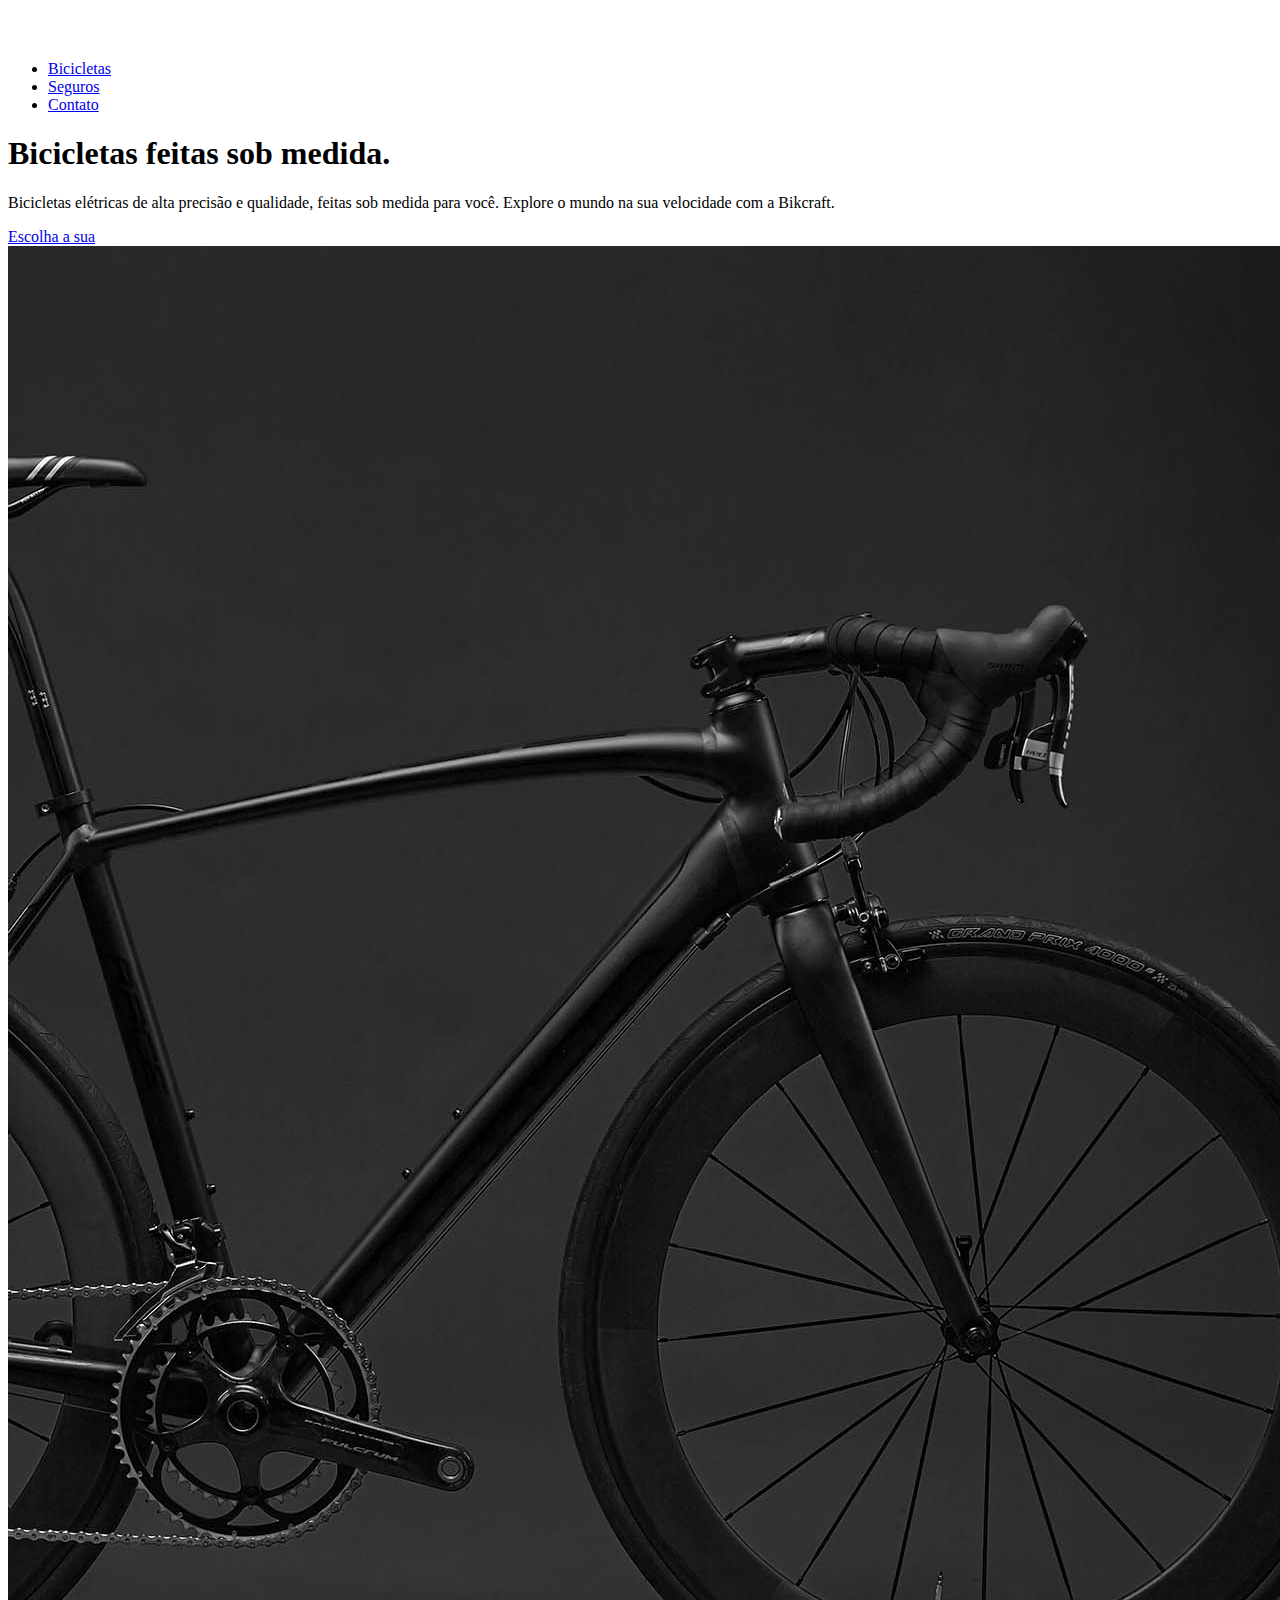
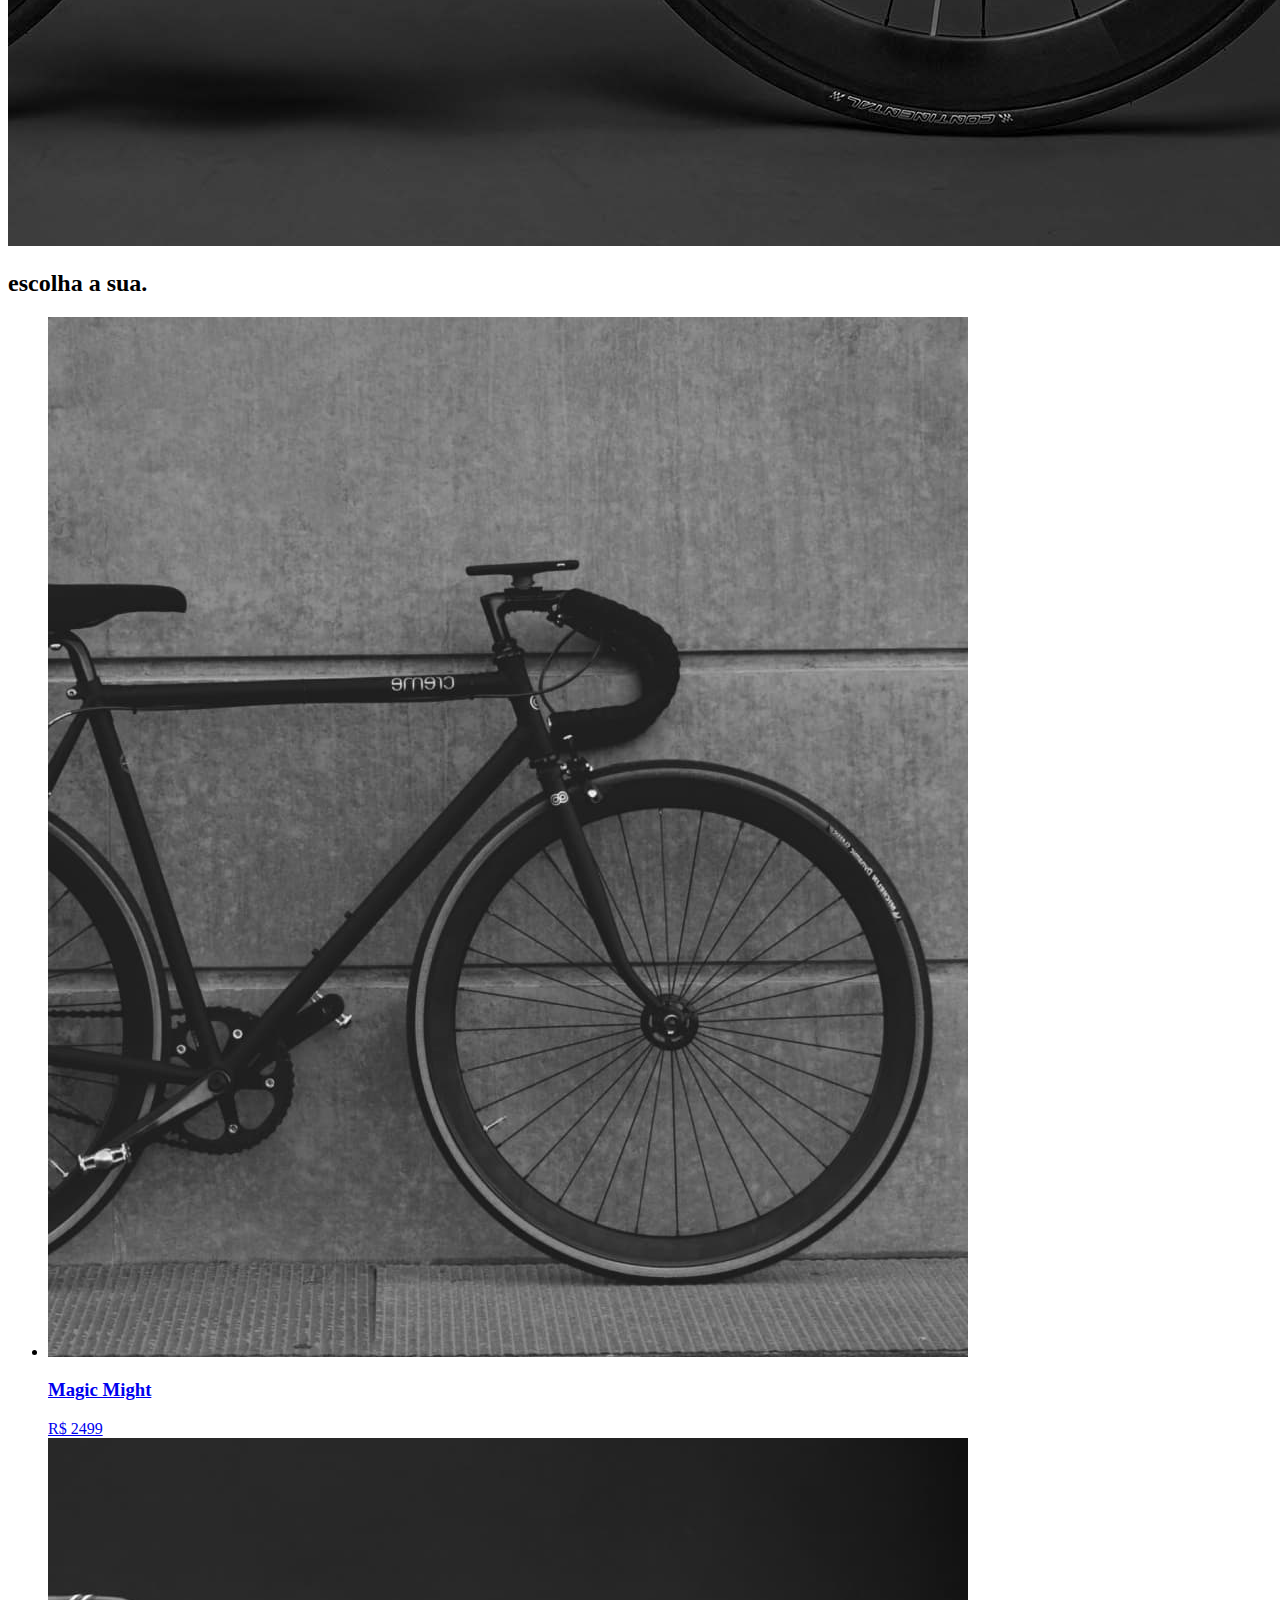
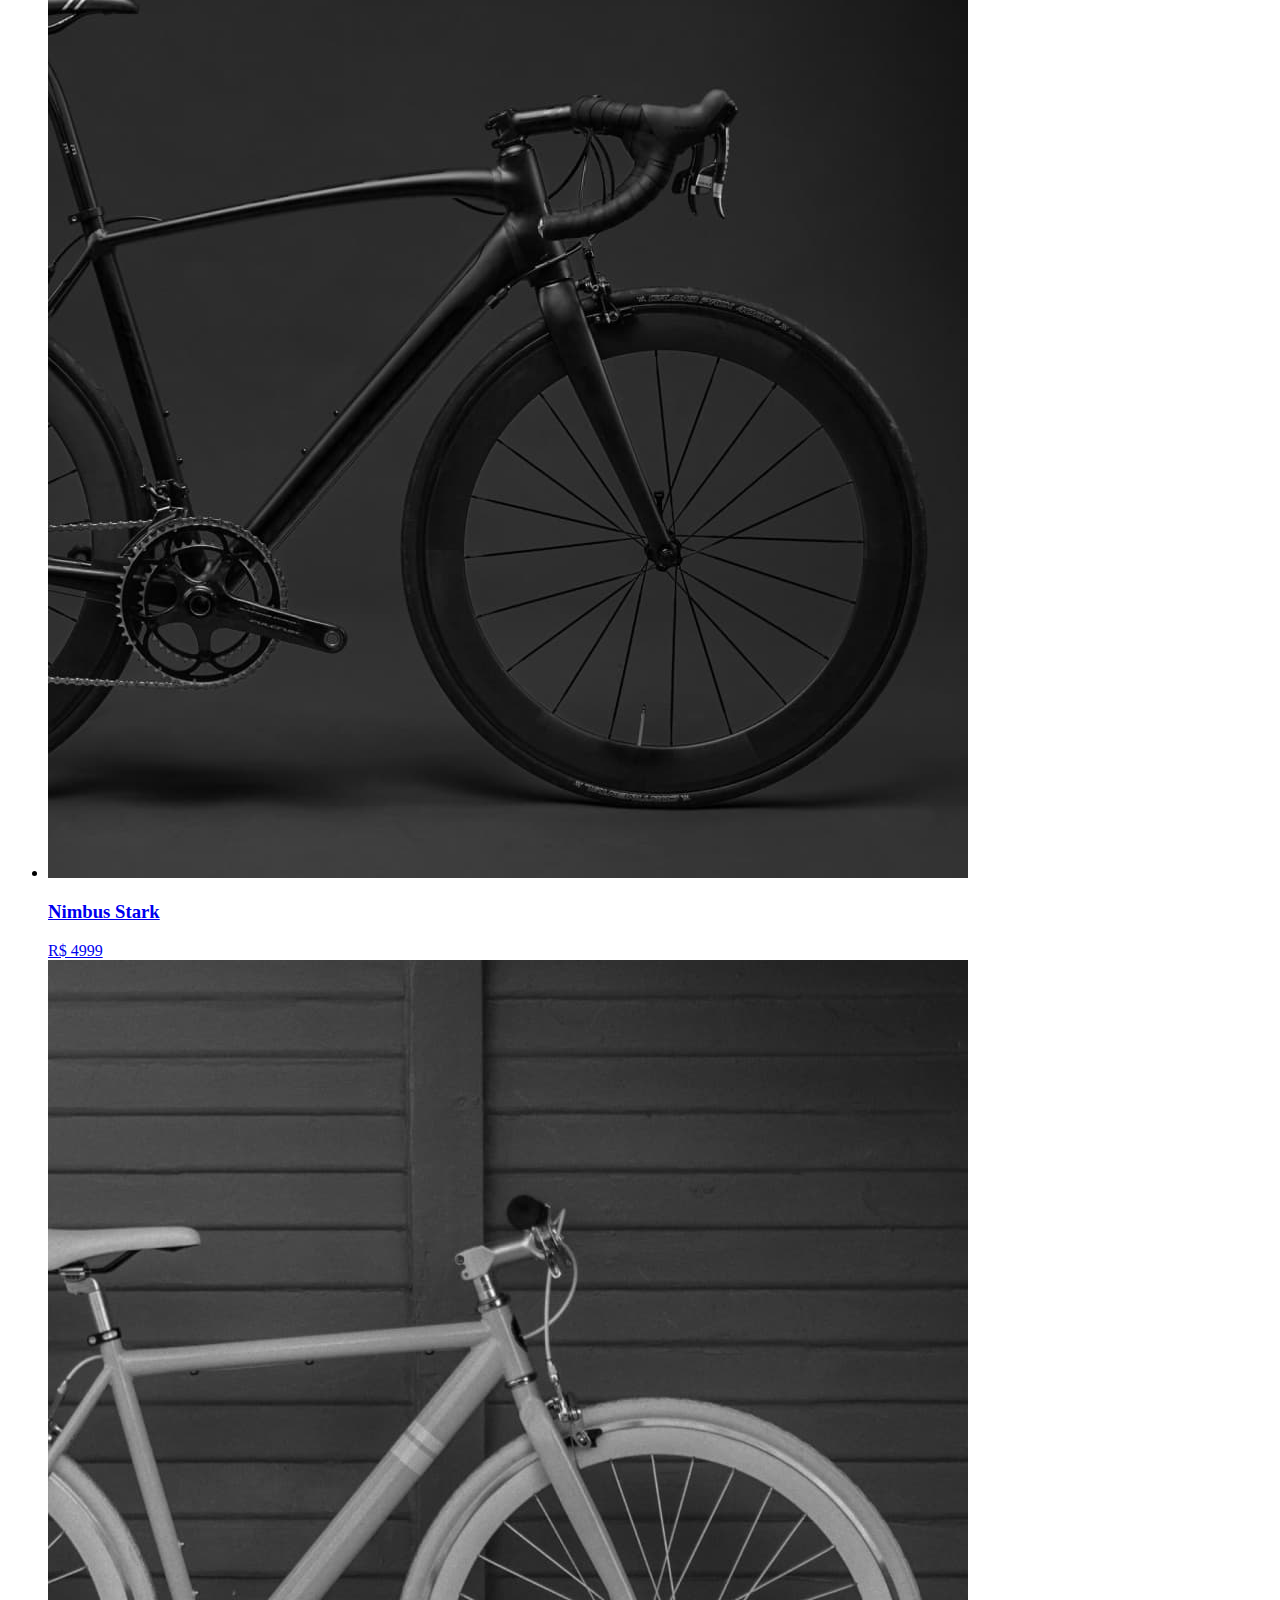
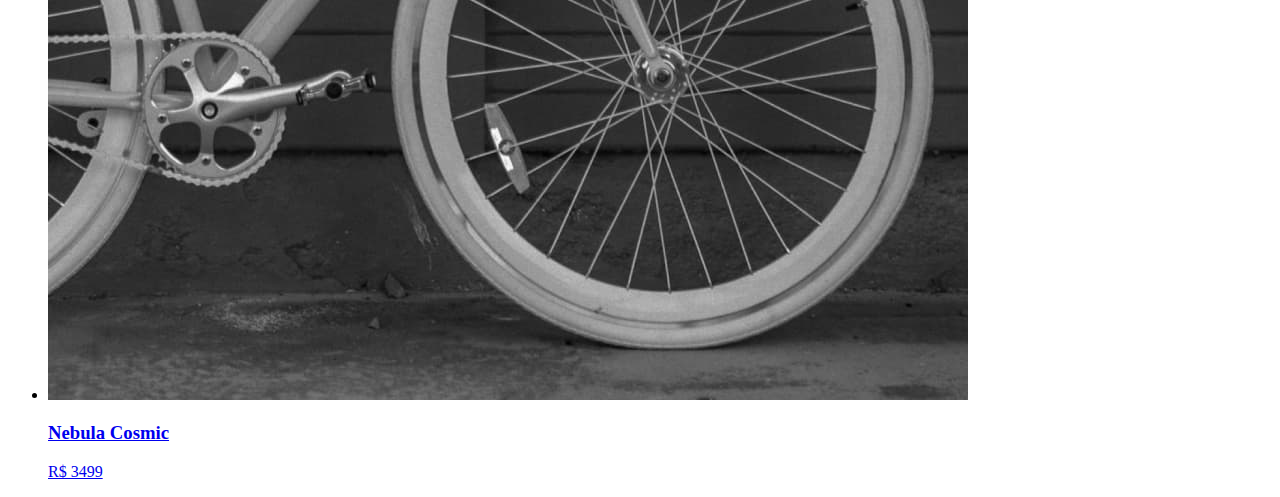
==== index.html @ 41edbc23 "lista-bicicletas-responsivo" ====
<!DOCTYPE html>
<html lang="ptBR">

<head>
  <meta charset="UTF-8">
  <meta name="viewport" content="width=device-width, initial-scale=1.0">
  <meta name="description" content="Bicicletas elétricas de alta precisão e qualidade, feitas sob medida para você. Explore o mundo na sua velocidade com a Bikcraft.">
  <link rel="stylesheet" href="./css/style.css">
  <title>Bikcraft - Bicicletas Elétricas</title>

  <link rel="preconnect" href="https://fonts.googleapis.com">
  <link rel="preconnect" href="https://fonts.gstatic.com" crossorigin>
  <link href="https://fonts.googleapis.com/css2?family=Poppins:wght@400;600&family=Roboto:wght@400;500&display=swap" rel="stylesheet">
</head>

<body>

  <header class="header-bg">
    <div class="header">

      <a href="./"><img src="./img/bikcraft.svg" alt="Bikcraft"></a>

      <nav aria-label="primaria">
        <ul class="header-menu font-1-m cor-0">
          <li><a href="./bicicletas.html">Bicicletas</a></li>
          <li><a href="./seguros.html">Seguros</a></li>
          <li><a href="./contato.html">Contato</a></li>
        </ul>
      </nav>

    </div>
  </header>

  <main class="introducao-bg">
    <div class="introducao">
      <div class="introducao-conteudo">
        <h1 class="font-1-ggg cor-0">Bicicletas feitas sob medida<span class="cor-p1">.</span></h1>
        <p class="font-2-g cor-5">Bicicletas elétricas de alta precisão e qualidade, feitas sob medida para você. Explore o mundo na sua velocidade com a Bikcraft.</p>
        <a class="botao" href="./bicicletas.html">Escolha a sua</a>
      </div>
      <div>
        <img src="./img/fotos/introducao.jpg" alt="Bicicleta elétrica preta">
      </div>
    </div>
  </main>

  <article class="bicicletas-lista">
    <h2 class="font-1-ggg">escolha a sua<span class="cor-p1">.</span></h2>

    <ul>
      <li>
        <a href="./bicicletas/magic.html">
          <img src="./img/bicicletas/magic-home.jpg" alt="Bicicleta Preta">
          <h3 class="font-1-gg">Magic Might</h3>
          <span class="font-2-m cor-8">R$ 2499</span>
        </a>
      </li>
      <li>
        <a href="./bicicletas/magic.html">
          <img src="./img/bicicletas/nimbus-home.jpg" alt="Bicicleta Preta">
          <h3 class="font-1-gg">Nimbus Stark</h3>
          <span class="font-2-m cor-8">R$ 4999</span>
        </a>
      </li>
      <li>
        <a href="./bicicletas/magic.html">
          <img src="./img/bicicletas/nebula-home.jpg" alt="Bicicleta Preta">
          <h3 class="font-1-gg">Nebula Cosmic</h3>
          <span class="font-2-m cor-8">R$ 3499</span>
        </a>
      </li>
    </ul>
  </article>
</body>

</html>
---- css/style.css ----
@import "./global/global.css";
@import "./util/tipografia.css";
@import "./util/cores.css";

@import "./global/header.css";

/* Utilidades */
@import "./util/componentes.css";

/* Home */
@import "./home/introducao.css";

/* Bicicletas */
@import "./bicicletas/bicicleta-lista.css";
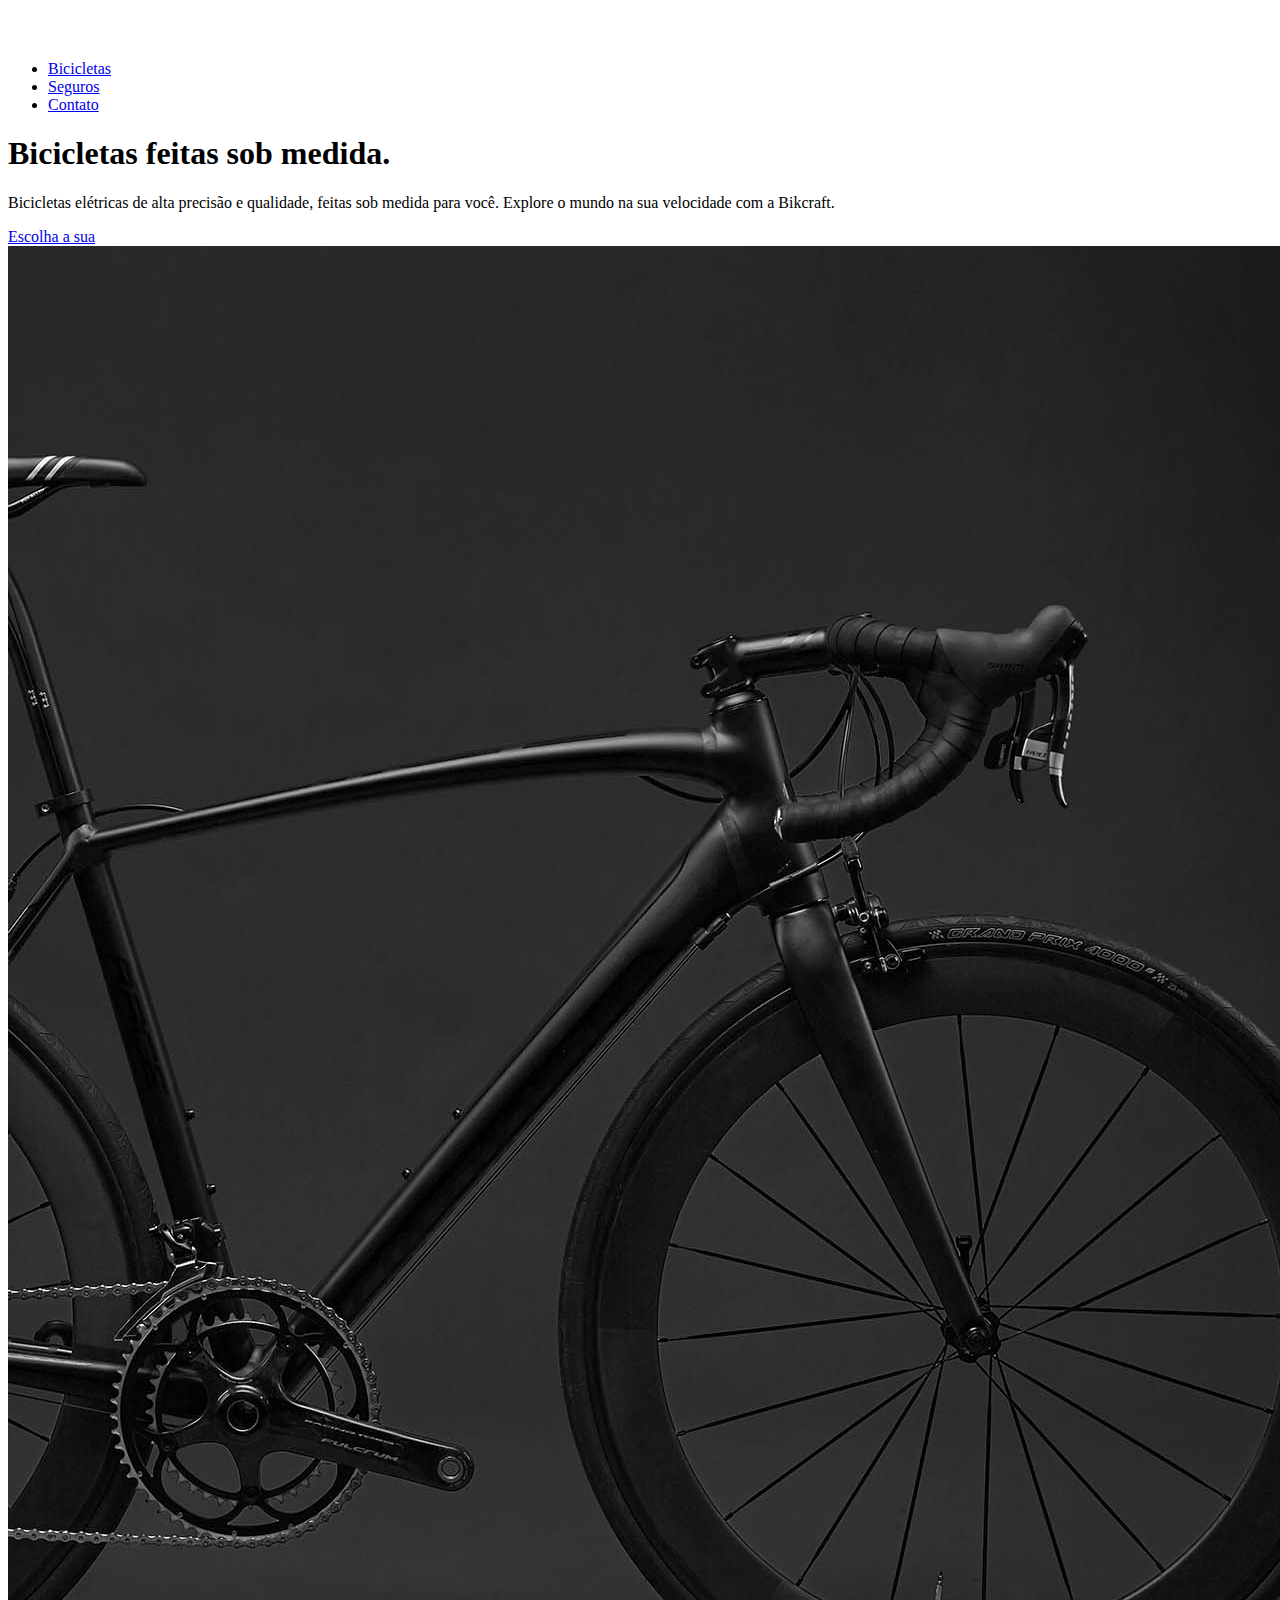
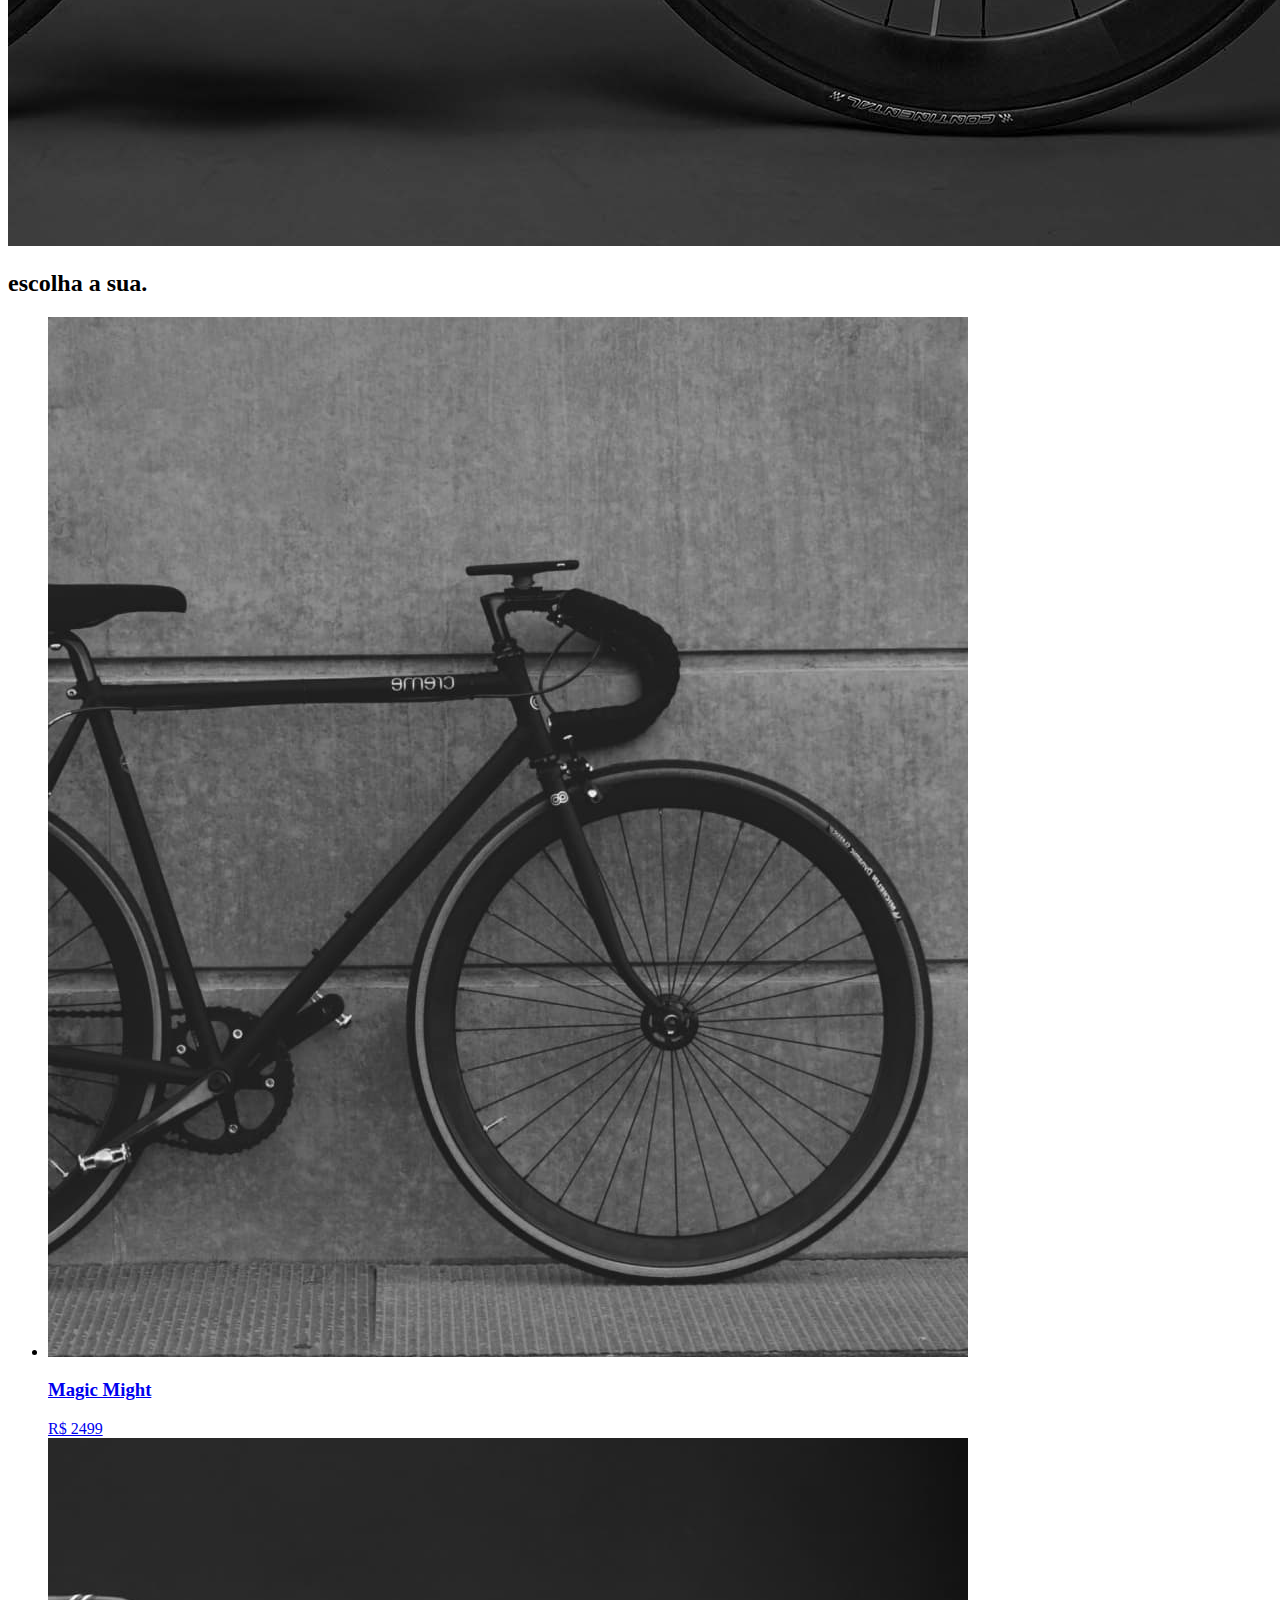
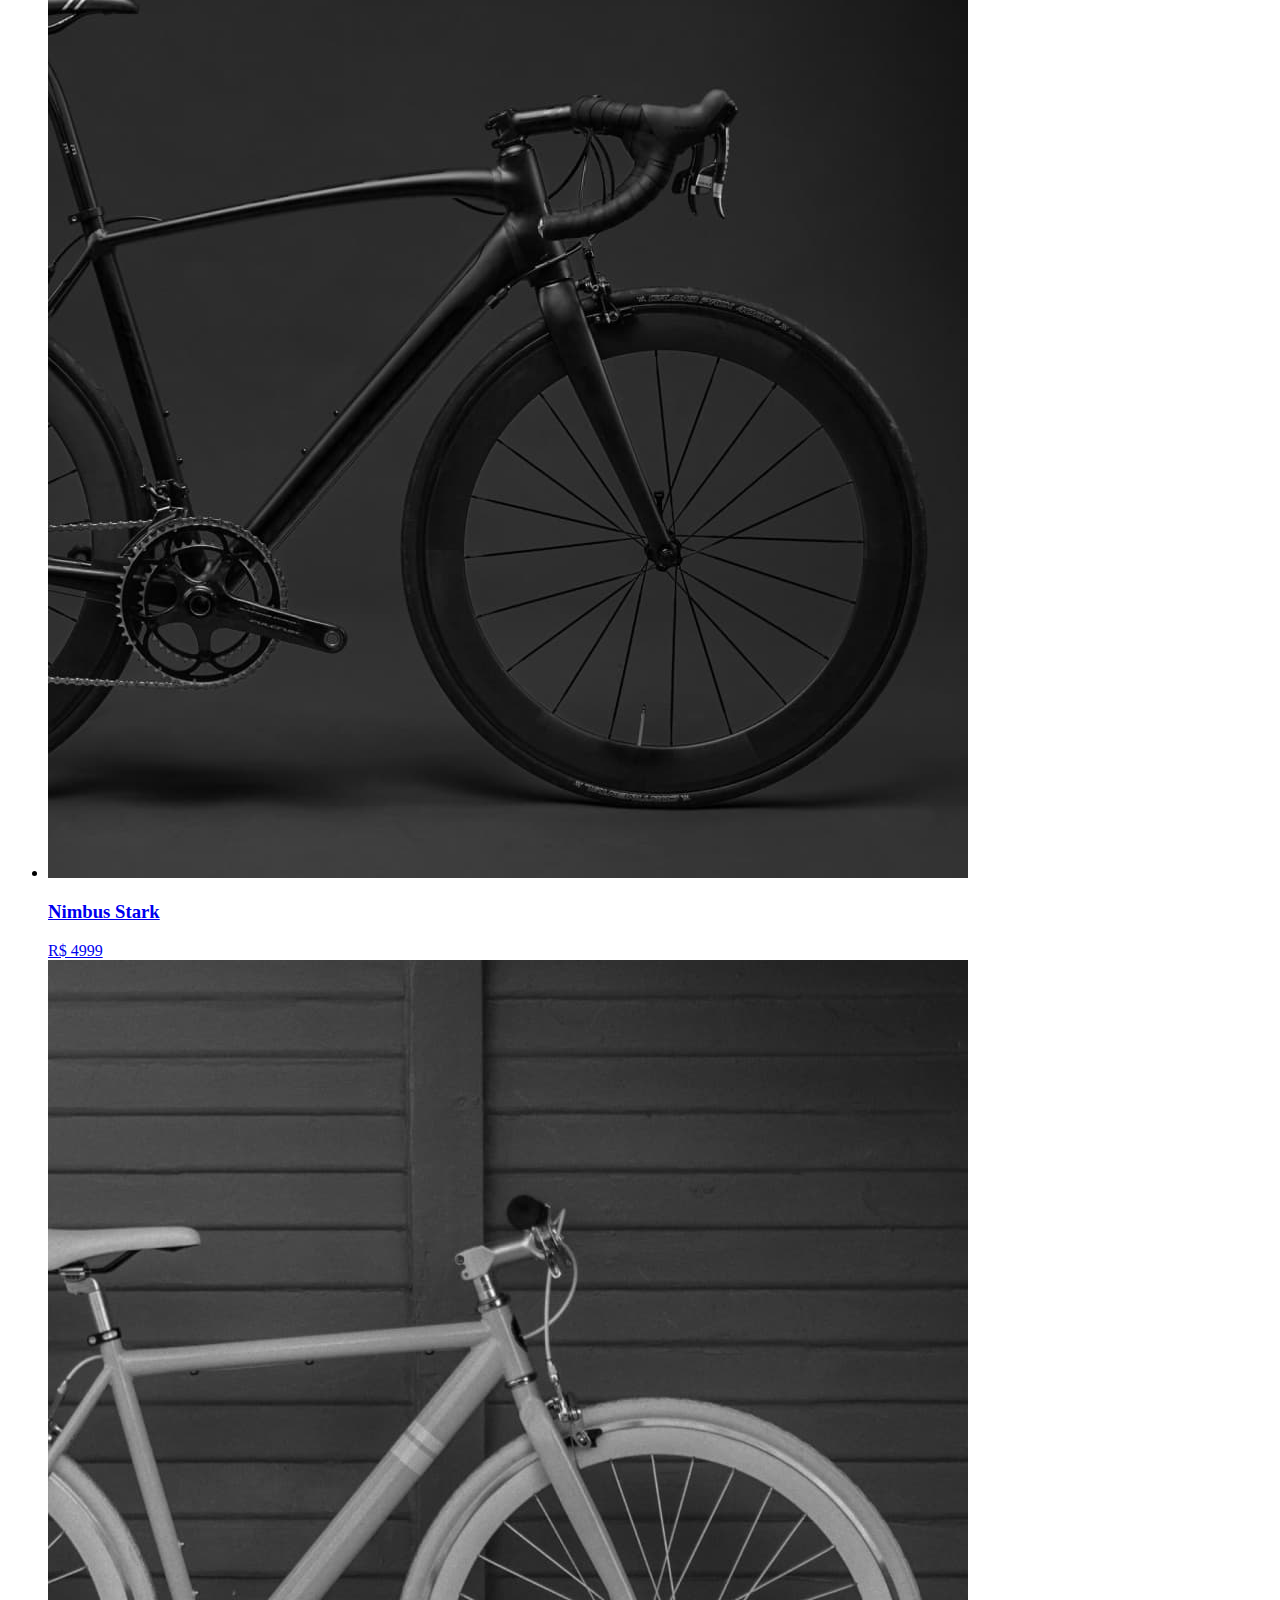
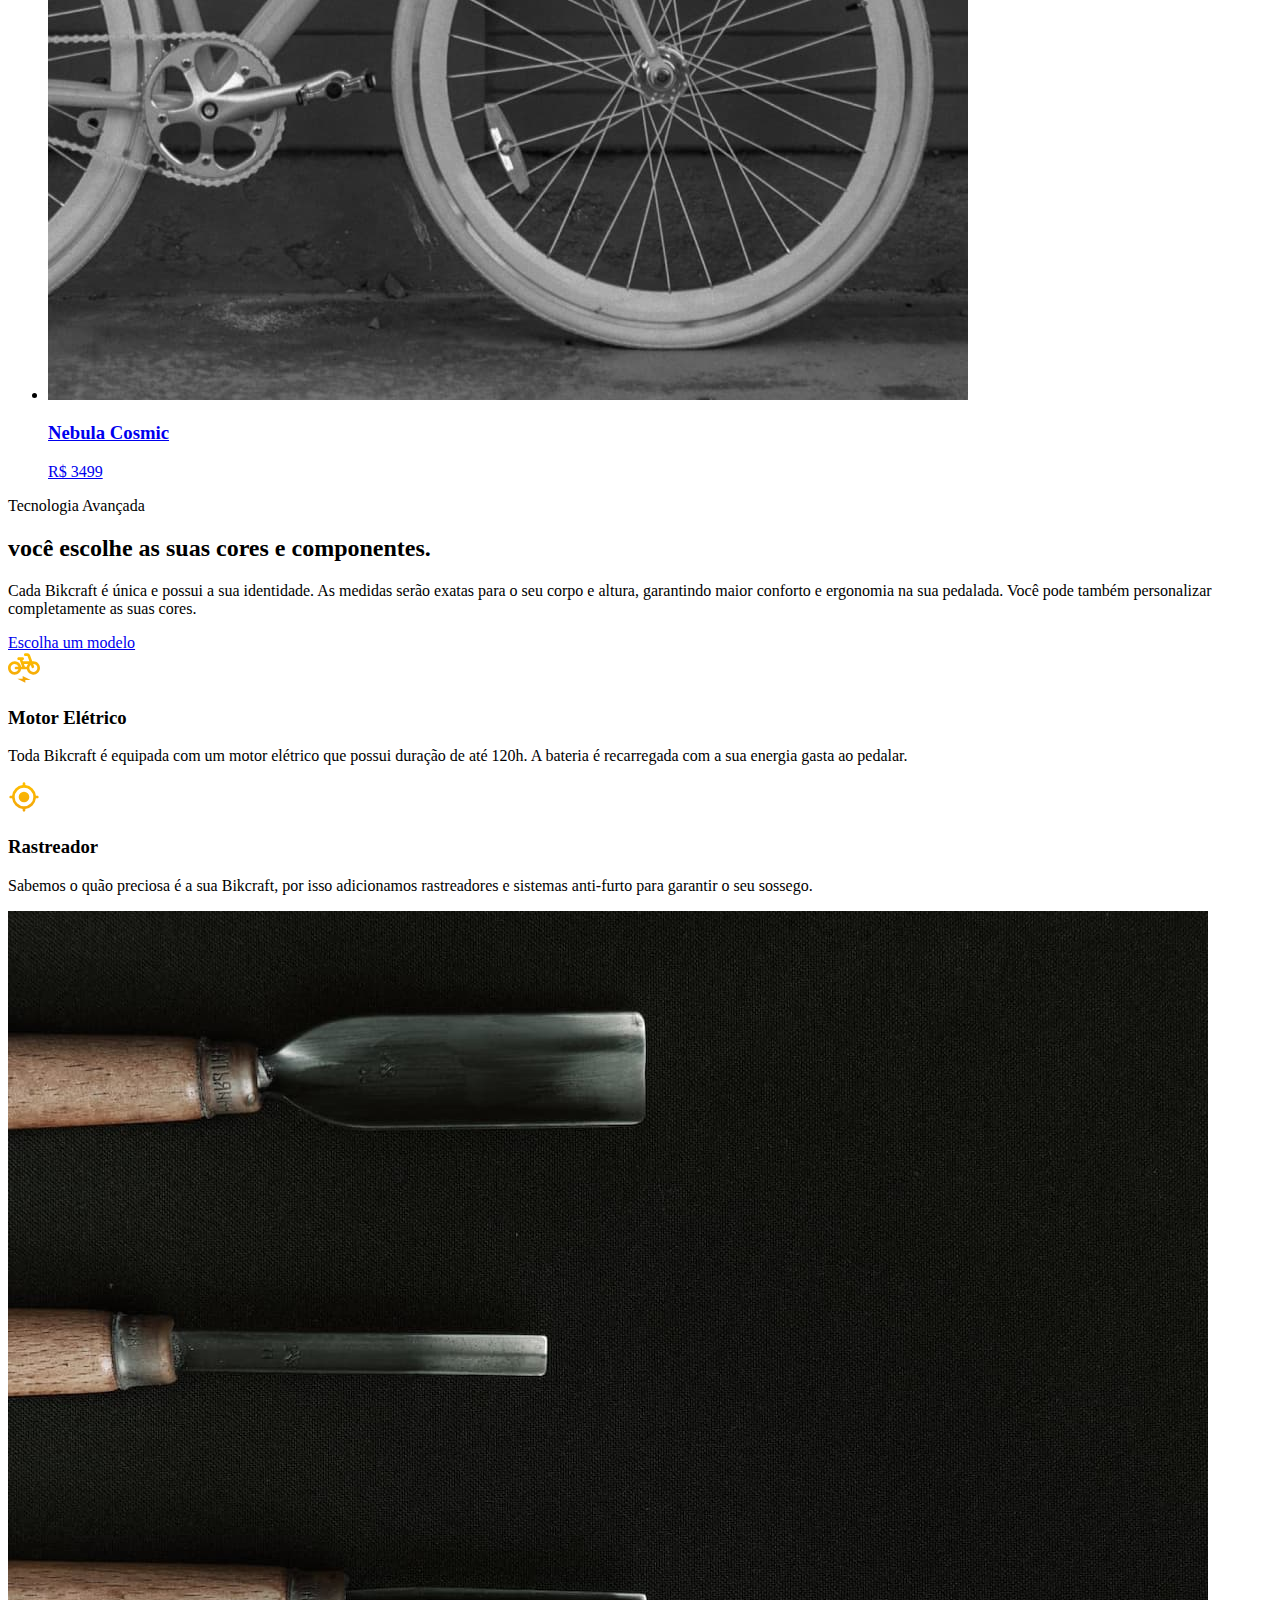
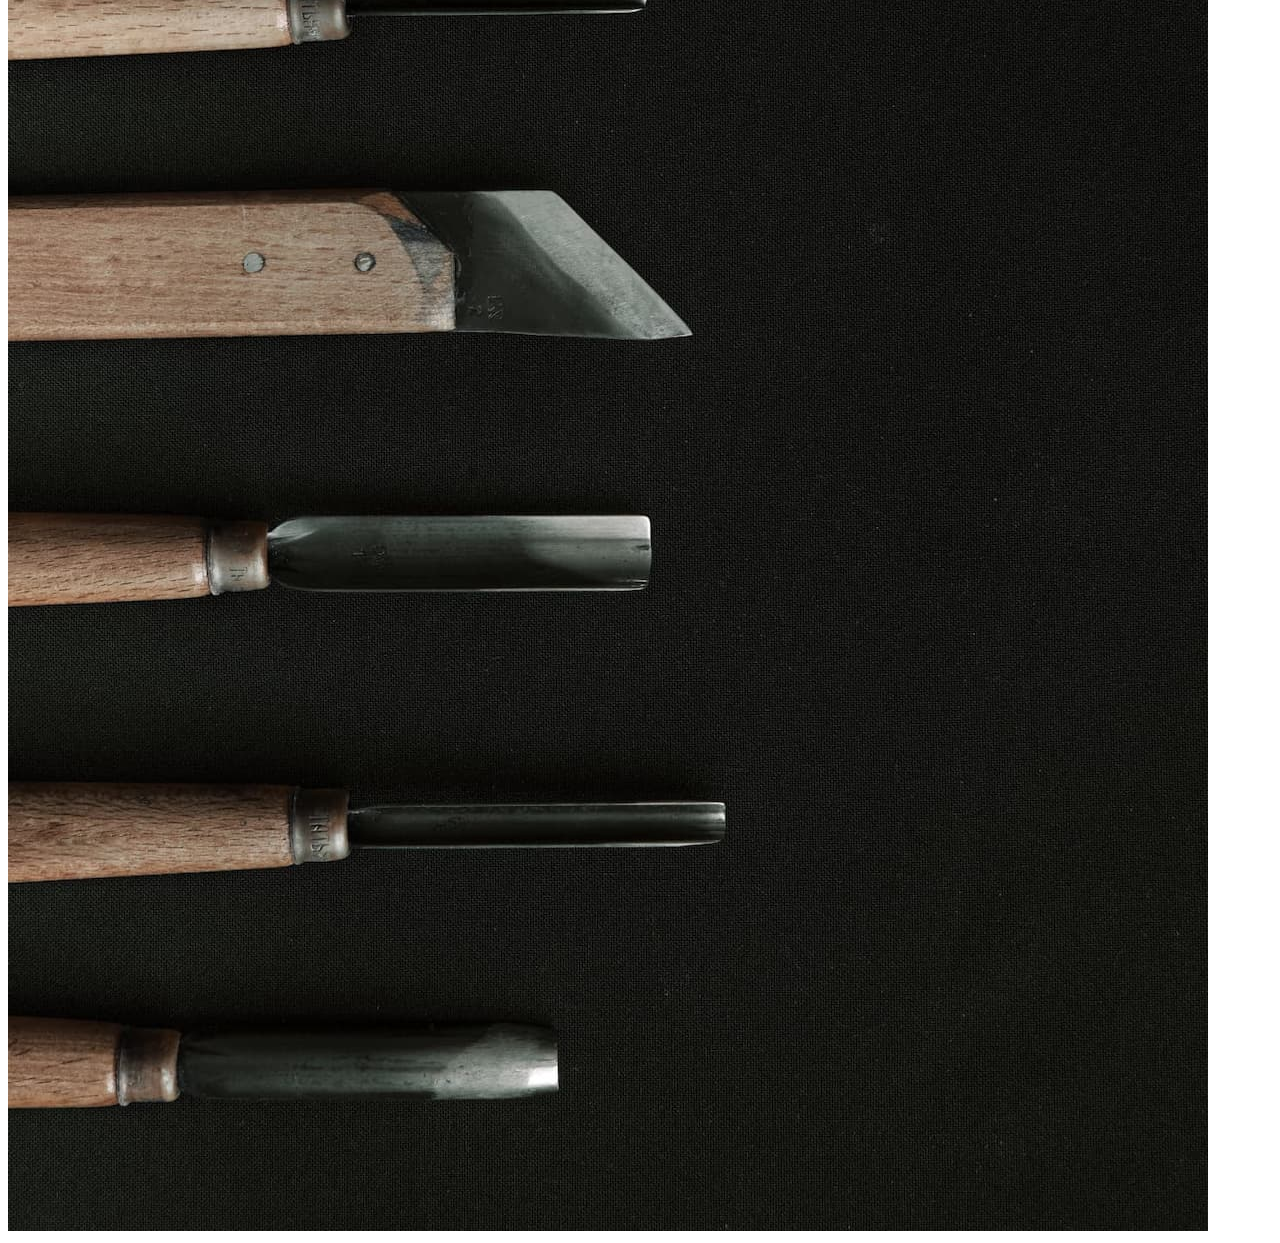
==== commit 214040ab: "area-tecnologia" ====
--- a/index.html
+++ b/index.html
@@ -16,7 +16,7 @@
 <body>
 
   <header class="header-bg">
-    <div class="header">
+    <div class="header container">
 
       <a href="./"><img src="./img/bikcraft.svg" alt="Bikcraft"></a>
 
@@ -32,7 +32,7 @@
   </header>
 
   <main class="introducao-bg">
-    <div class="introducao">
+    <div class="introducao container">
       <div class="introducao-conteudo">
         <h1 class="font-1-ggg cor-0">Bicicletas feitas sob medida<span class="cor-p1">.</span></h1>
         <p class="font-2-g cor-5">Bicicletas elétricas de alta precisão e qualidade, feitas sob medida para você. Explore o mundo na sua velocidade com a Bikcraft.</p>
@@ -45,7 +45,7 @@
   </main>
 
   <article class="bicicletas-lista">
-    <h2 class="font-1-ggg">escolha a sua<span class="cor-p1">.</span></h2>
+    <h2 class="font-1-ggg container">escolha a sua<span class="cor-p1">.</span></h2>
 
     <ul>
       <li>
@@ -71,6 +71,32 @@
       </li>
     </ul>
   </article>
+
+  <article class="tecnologia-bg">
+    <div class="tecnologia container">
+      <div class="tecnologia-conteudo">
+        <span class="font-2-g-n cor-5">Tecnologia Avançada</span>
+        <h2 class="font-1-ggg cor-0">você escolhe as suas cores e componentes<span class="cor-p1">.</span></h2>
+        <p class="font-2-g cor-5">Cada Bikcraft é única e possui a sua identidade. As medidas serão exatas para o seu corpo e altura, garantindo maior conforto e ergonomia na sua pedalada. Você pode também personalizar completamente as suas cores.</p>
+        <a class="link" href="./bicicletas.html">Escolha um modelo</a>
+        <div>
+          <img src="./img/icones/eletrica.svg" alt="">
+          <h3 class="font-1-m cor-0">Motor Elétrico</h3>
+          <p class="font-2-p cor-5">Toda Bikcraft é equipada com um motor elétrico que possui duração de até 120h. A bateria é recarregada com a sua energia gasta ao pedalar.</p>
+        </div>
+        <div>
+          <img src="./img/icones/rastreador.svg" alt="">
+          <h3 class="font-1-m cor-0">Rastreador</h3>
+          <p class="font-2-s cor-5">Sabemos o quão preciosa é a sua Bikcraft, por isso adicionamos rastreadores e sistemas anti-furto para garantir o seu sossego.</p>
+        </div>
+      </div>
+      <div class="tecnologia-imagem">
+        <img src="./img/fotos/tecnologia.jpg" alt="">
+      </div>
+    </div>
+
+  </article>
+
 </body>
 
 </html>--- a/css/style.css
+++ b/css/style.css
@@ -9,6 +9,7 @@
 
 /* Home */
 @import "./home/introducao.css";
+@import "./home/tecnologia.css";
 
 /* Bicicletas */
 @import "./bicicletas/bicicleta-lista.css";
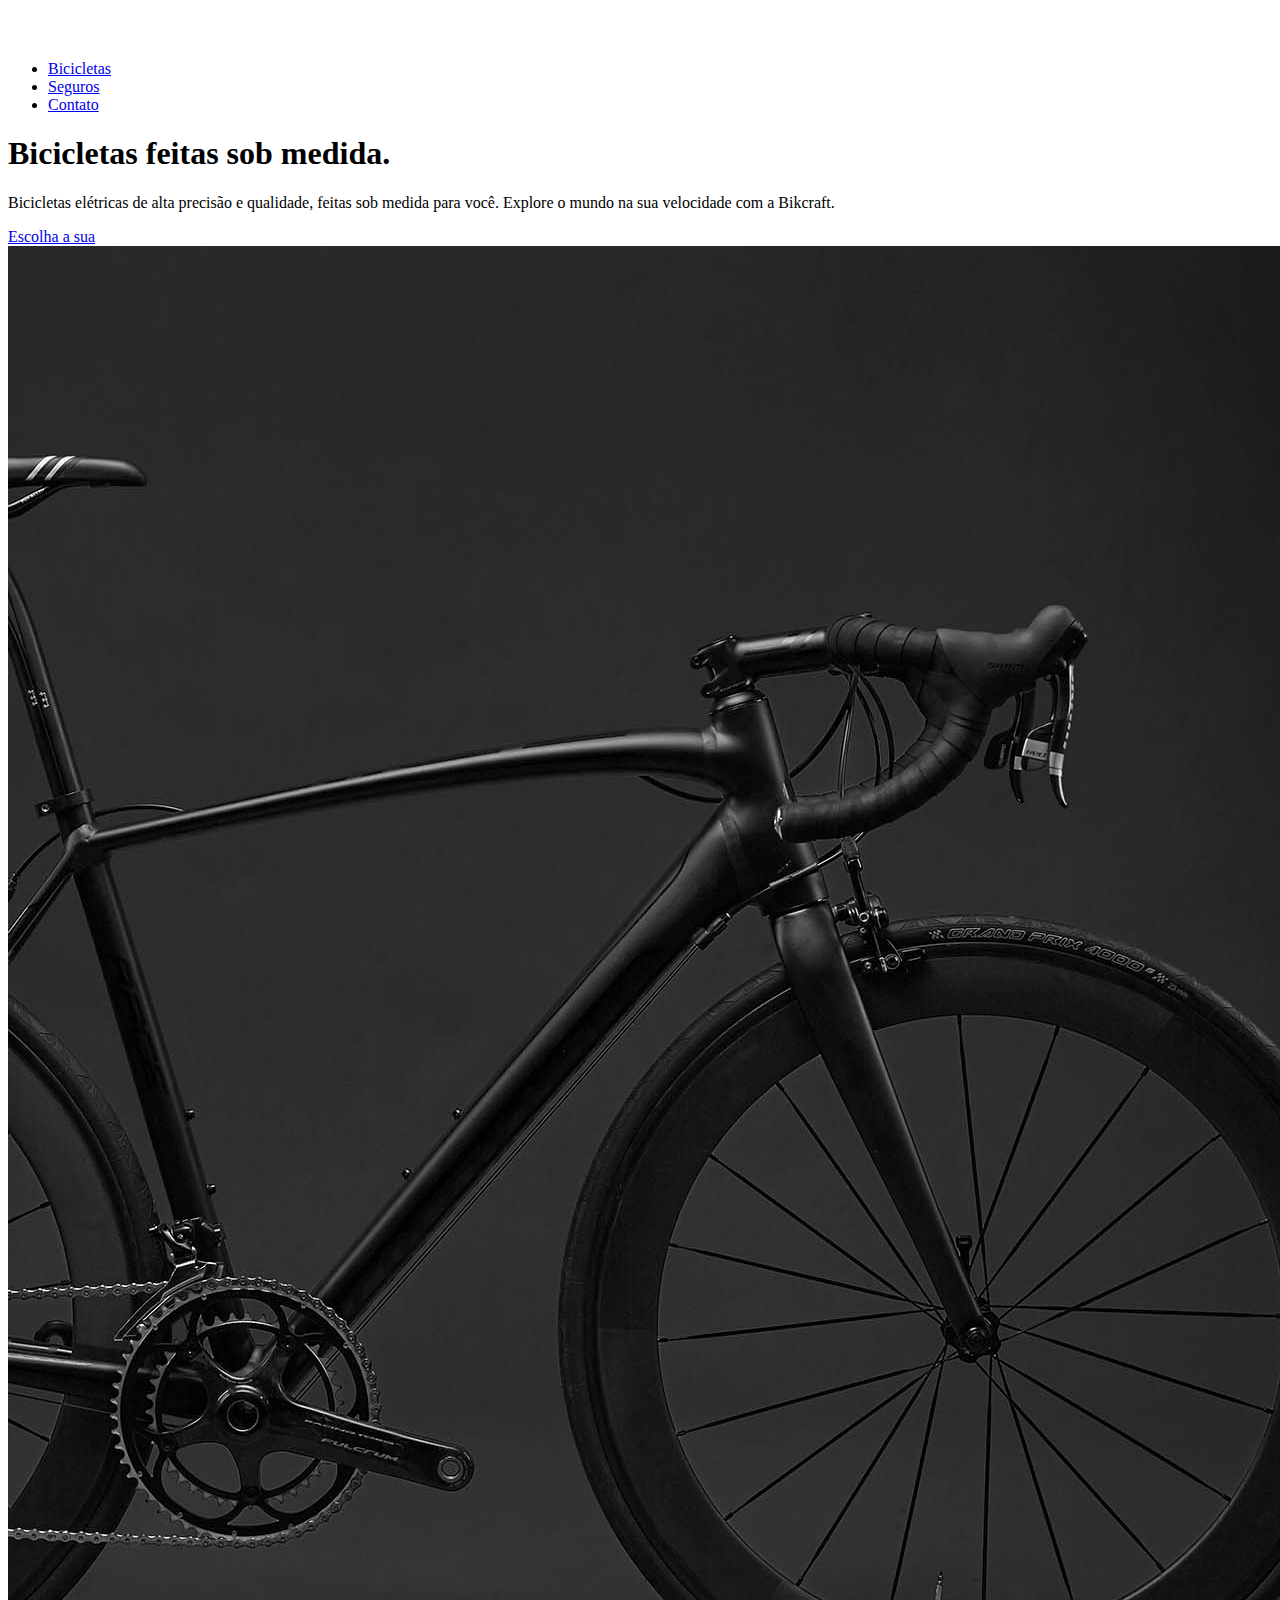
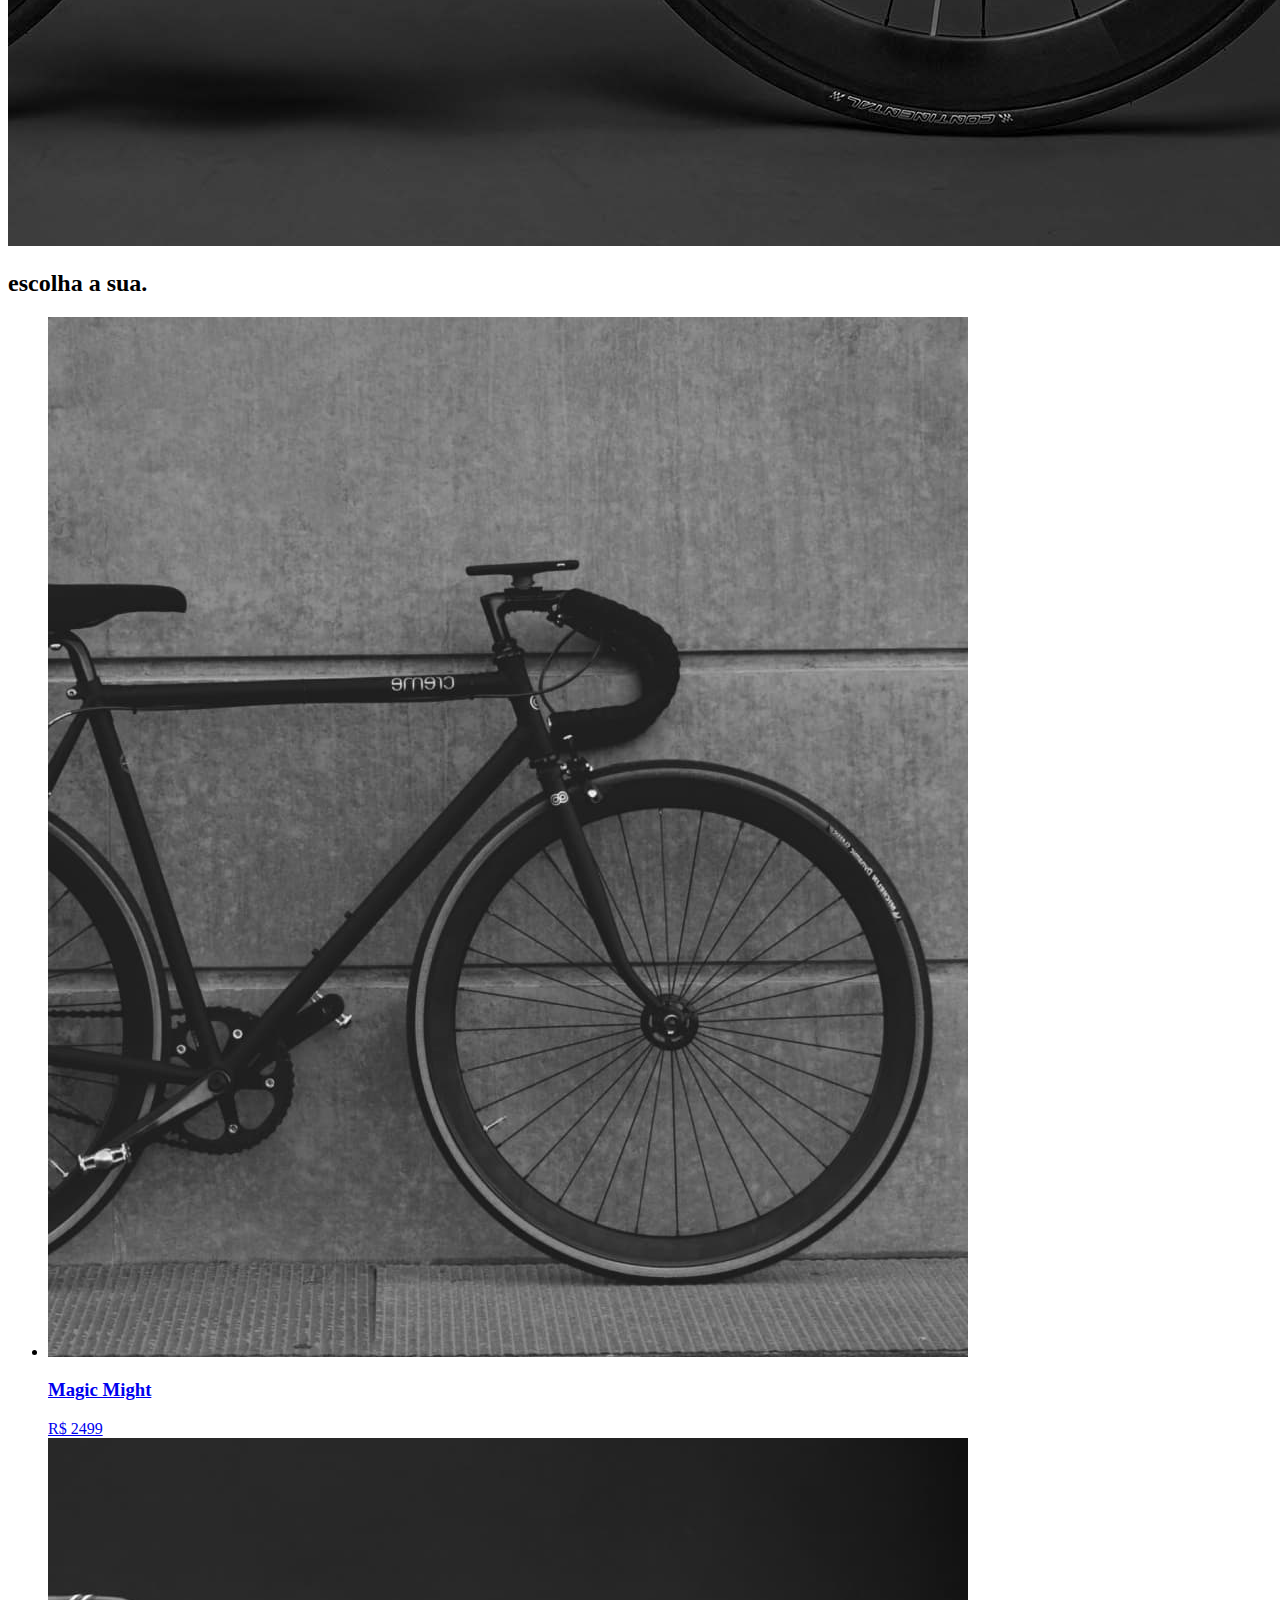
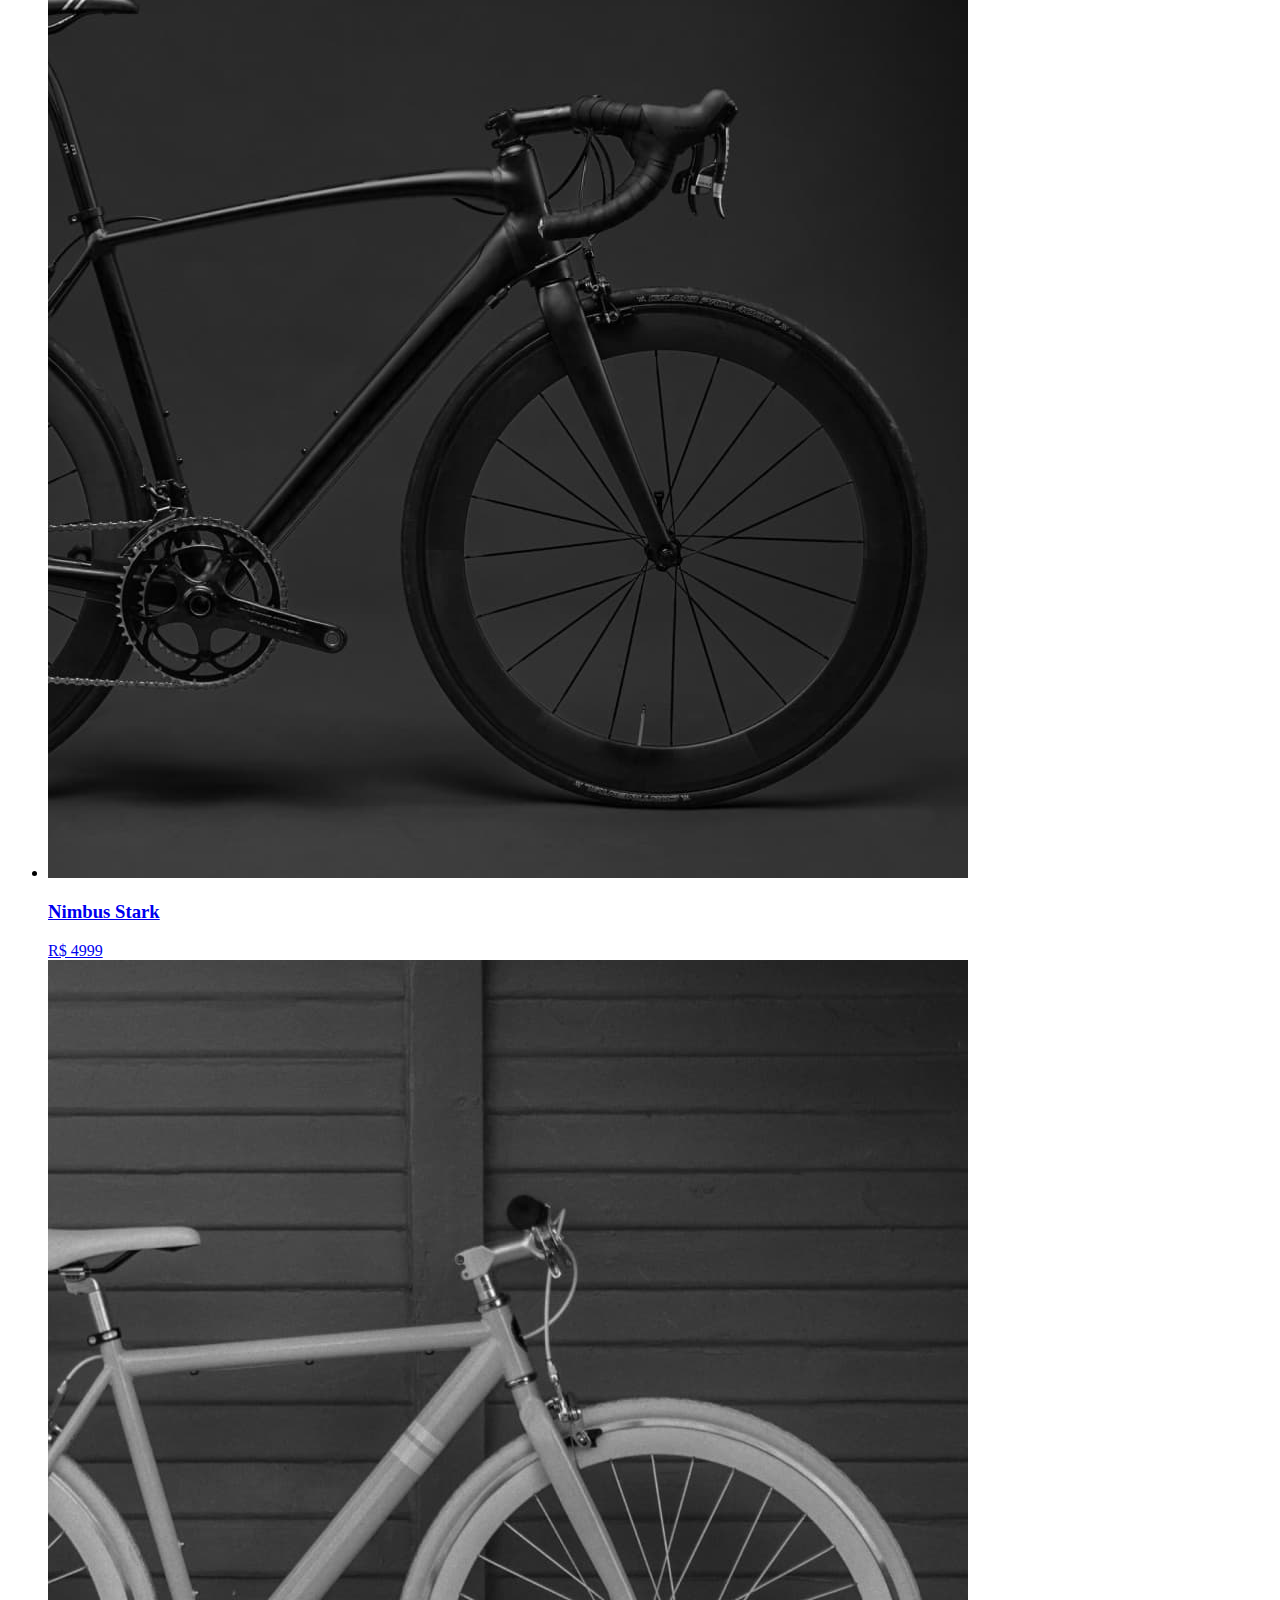
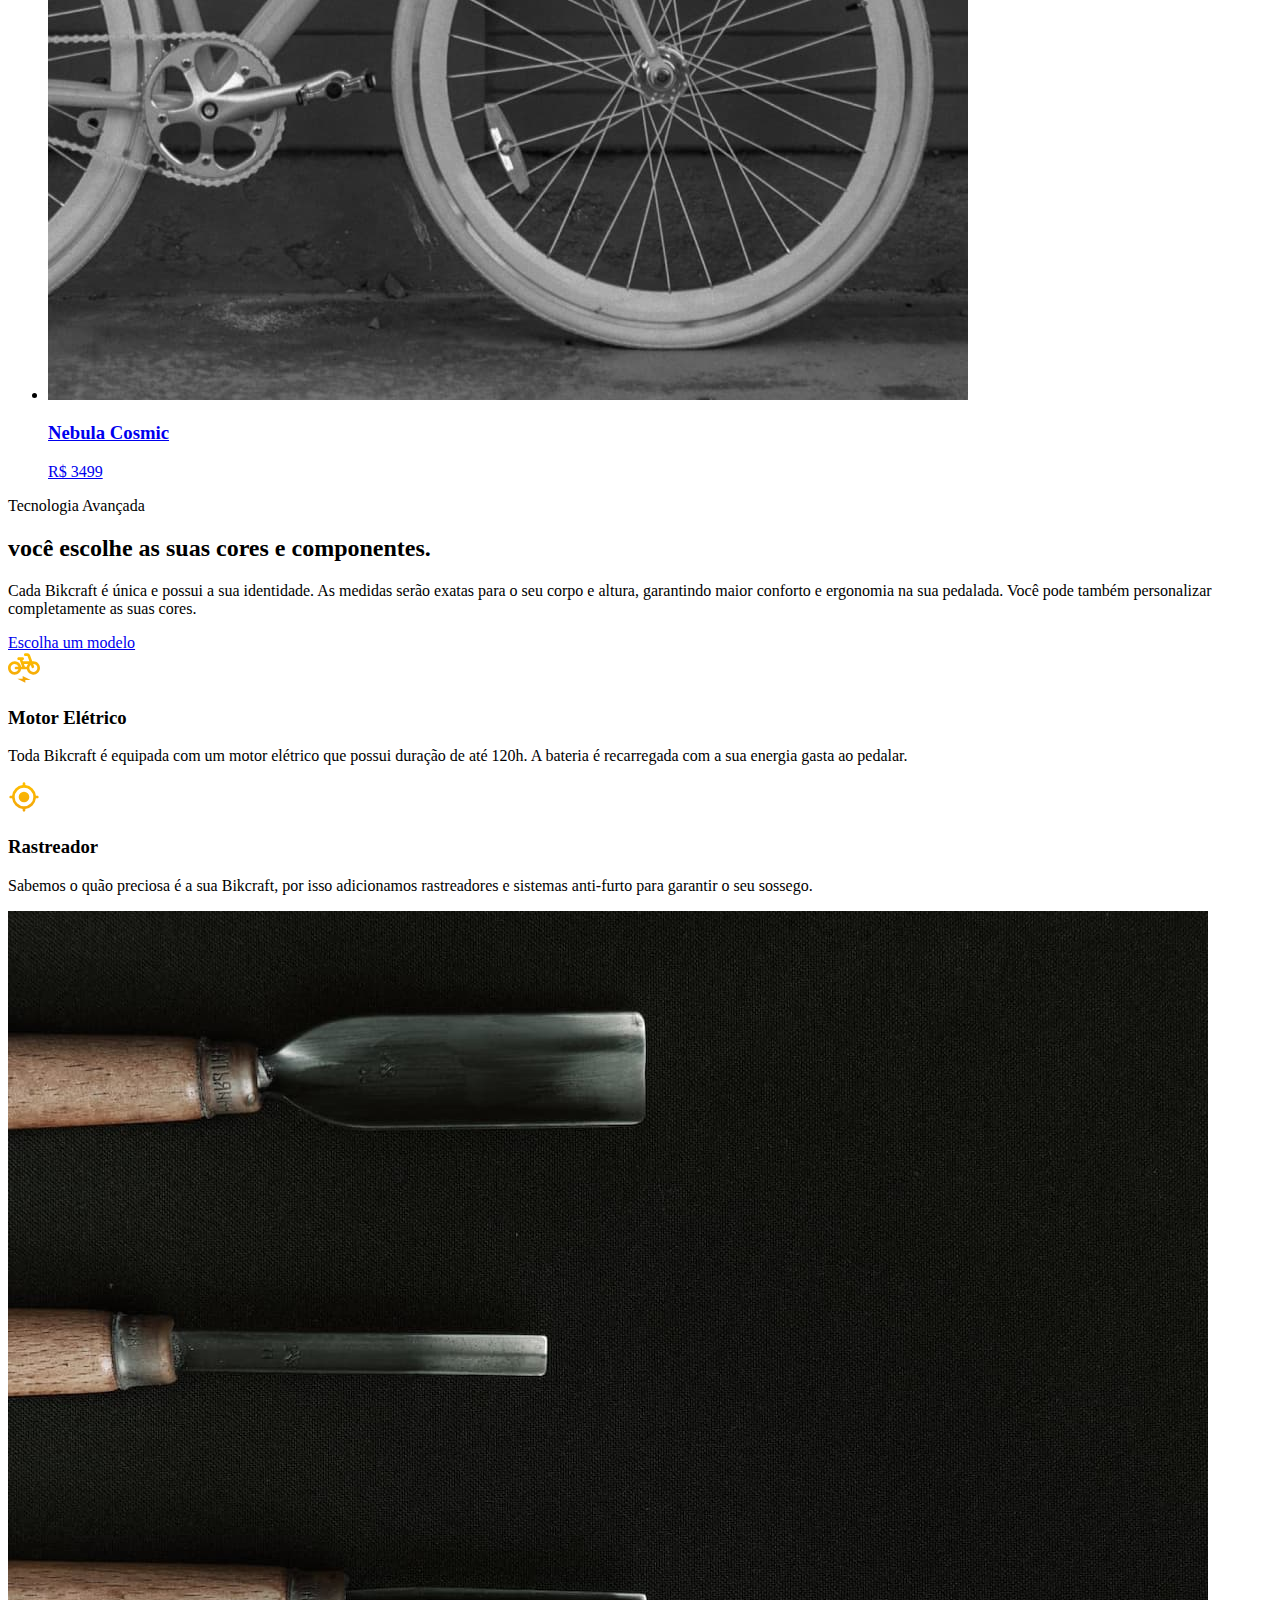
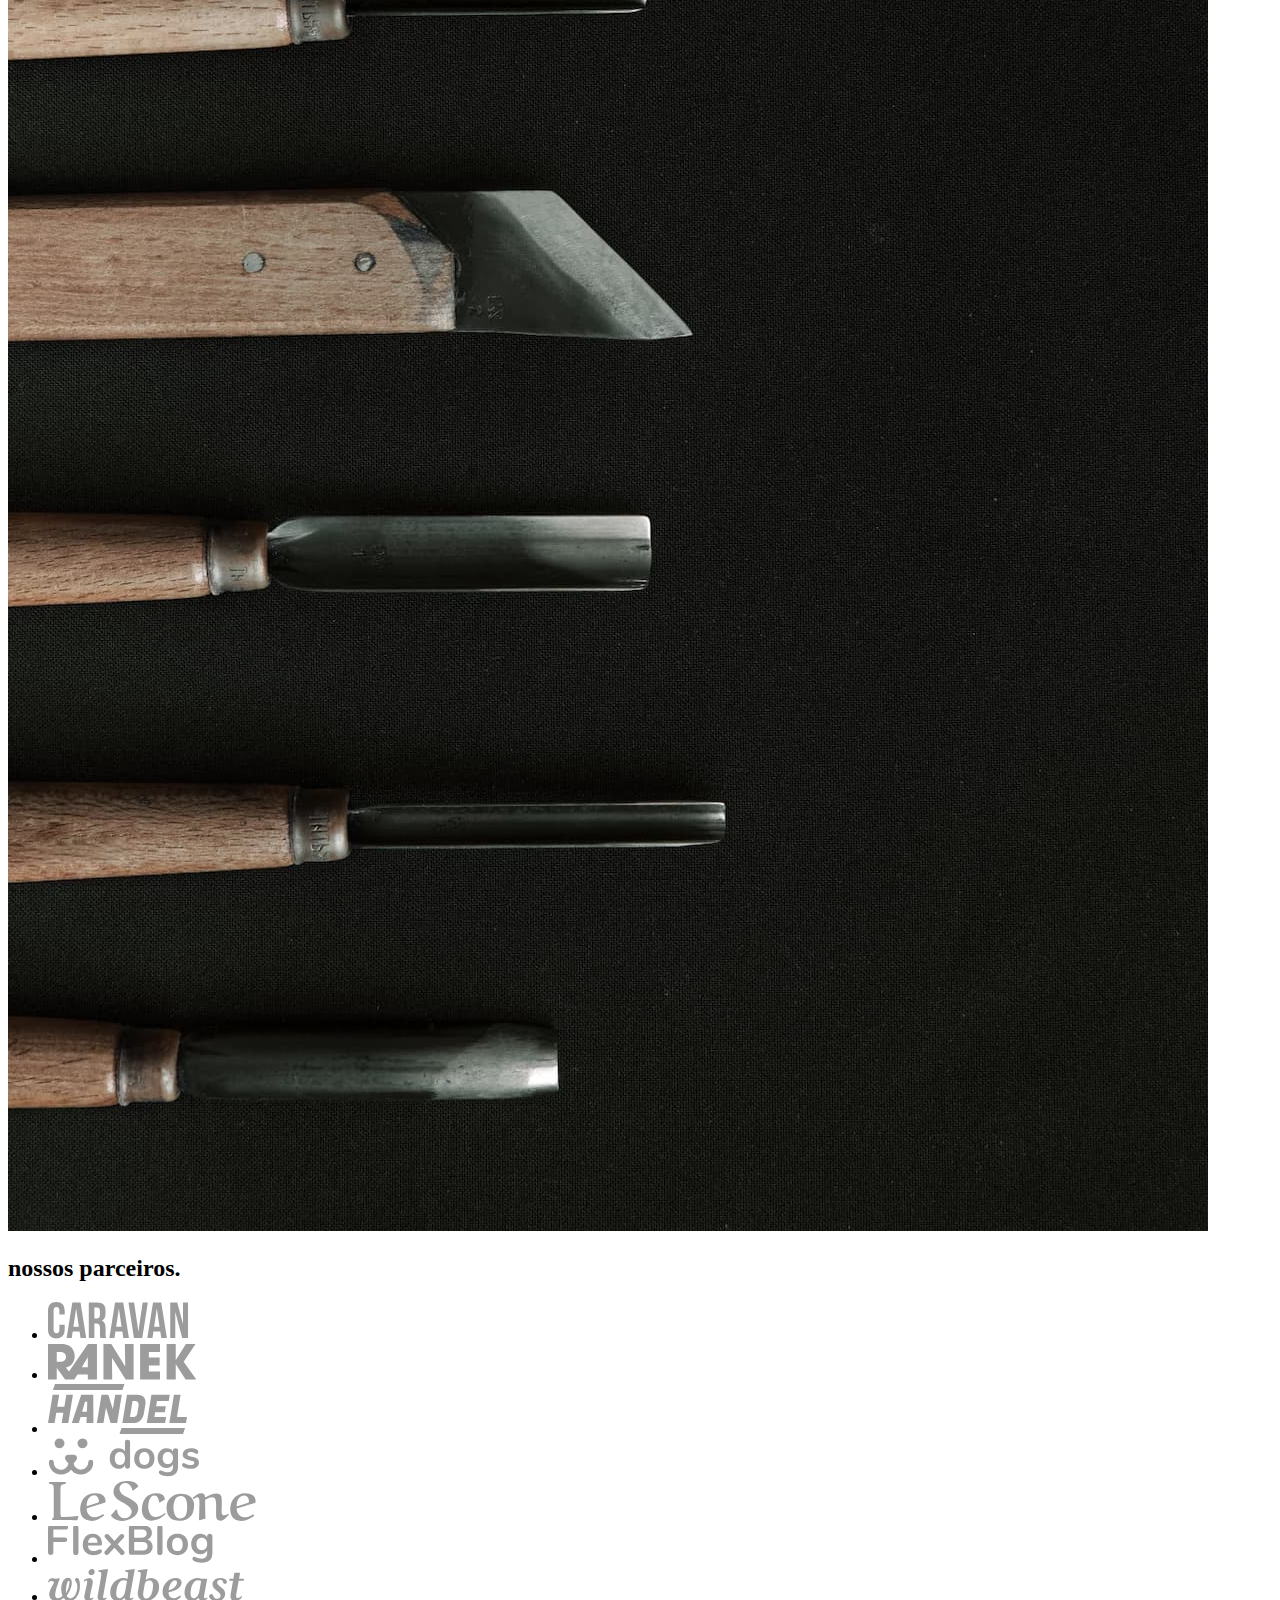
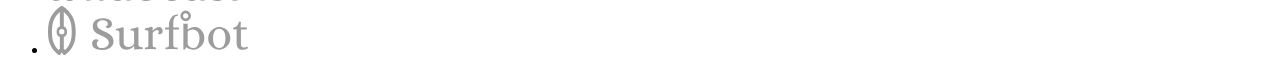
==== commit 424237c4: "parceiros-e-responsivo" ====
--- a/index.html
+++ b/index.html
@@ -79,23 +79,39 @@
         <h2 class="font-1-ggg cor-0">você escolhe as suas cores e componentes<span class="cor-p1">.</span></h2>
         <p class="font-2-g cor-5">Cada Bikcraft é única e possui a sua identidade. As medidas serão exatas para o seu corpo e altura, garantindo maior conforto e ergonomia na sua pedalada. Você pode também personalizar completamente as suas cores.</p>
         <a class="link" href="./bicicletas.html">Escolha um modelo</a>
-        <div>
-          <img src="./img/icones/eletrica.svg" alt="">
-          <h3 class="font-1-m cor-0">Motor Elétrico</h3>
-          <p class="font-2-p cor-5">Toda Bikcraft é equipada com um motor elétrico que possui duração de até 120h. A bateria é recarregada com a sua energia gasta ao pedalar.</p>
-        </div>
-        <div>
-          <img src="./img/icones/rastreador.svg" alt="">
-          <h3 class="font-1-m cor-0">Rastreador</h3>
-          <p class="font-2-s cor-5">Sabemos o quão preciosa é a sua Bikcraft, por isso adicionamos rastreadores e sistemas anti-furto para garantir o seu sossego.</p>
+        <div class="tecnologia-vantagens">
+          <div>
+            <img src="./img/icones/eletrica.svg" alt="">
+            <h3 class="font-1-m cor-0">Motor Elétrico</h3>
+            <p class="font-2-p cor-5">Toda Bikcraft é equipada com um motor elétrico que possui duração de até 120h. A bateria é recarregada com a sua energia gasta ao pedalar.</p>
+          </div>
+          <div>
+            <img src="./img/icones/rastreador.svg" alt="">
+            <h3 class="font-1-m cor-0">Rastreador</h3>
+            <p class="font-2-s cor-5">Sabemos o quão preciosa é a sua Bikcraft, por isso adicionamos rastreadores e sistemas anti-furto para garantir o seu sossego.</p>
+          </div>
         </div>
       </div>
       <div class="tecnologia-imagem">
         <img src="./img/fotos/tecnologia.jpg" alt="">
       </div>
     </div>
+  </article>
 
-  </article>
+  <section class="parceiros" aria-label="nossos parceiros">
+    <h2 class="font-1-ggg container">nossos parceiros<span class="cor-p1">.</span></h2>
+
+    <ul>
+      <li><img src="./img/parceiros/caravan.svg" alt="caravan"></li>
+      <li><img src="./img/parceiros/ranek.svg" alt="ranek"></li>
+      <li><img src="./img/parceiros/handel.svg" alt="handel"></li>
+      <li><img src="./img/parceiros/dogs.svg" alt="dogs"></li>
+      <li><img src="./img/parceiros/lescone.svg" alt="lescone"></li>
+      <li><img src="./img/parceiros/flexblog.svg" alt="flexblog"></li>
+      <li><img src="./img/parceiros/wildbeast.svg" alt="wildbeast"></li>
+      <li><img src="./img/parceiros/surfbot.svg" alt="surfbot"></li>
+    </ul>
+  </section>
 
 </body>
 
--- a/css/style.css
+++ b/css/style.css
@@ -10,6 +10,7 @@
 /* Home */
 @import "./home/introducao.css";
 @import "./home/tecnologia.css";
+@import "./home/parceiros.css";
 
 /* Bicicletas */
 @import "./bicicletas/bicicleta-lista.css";
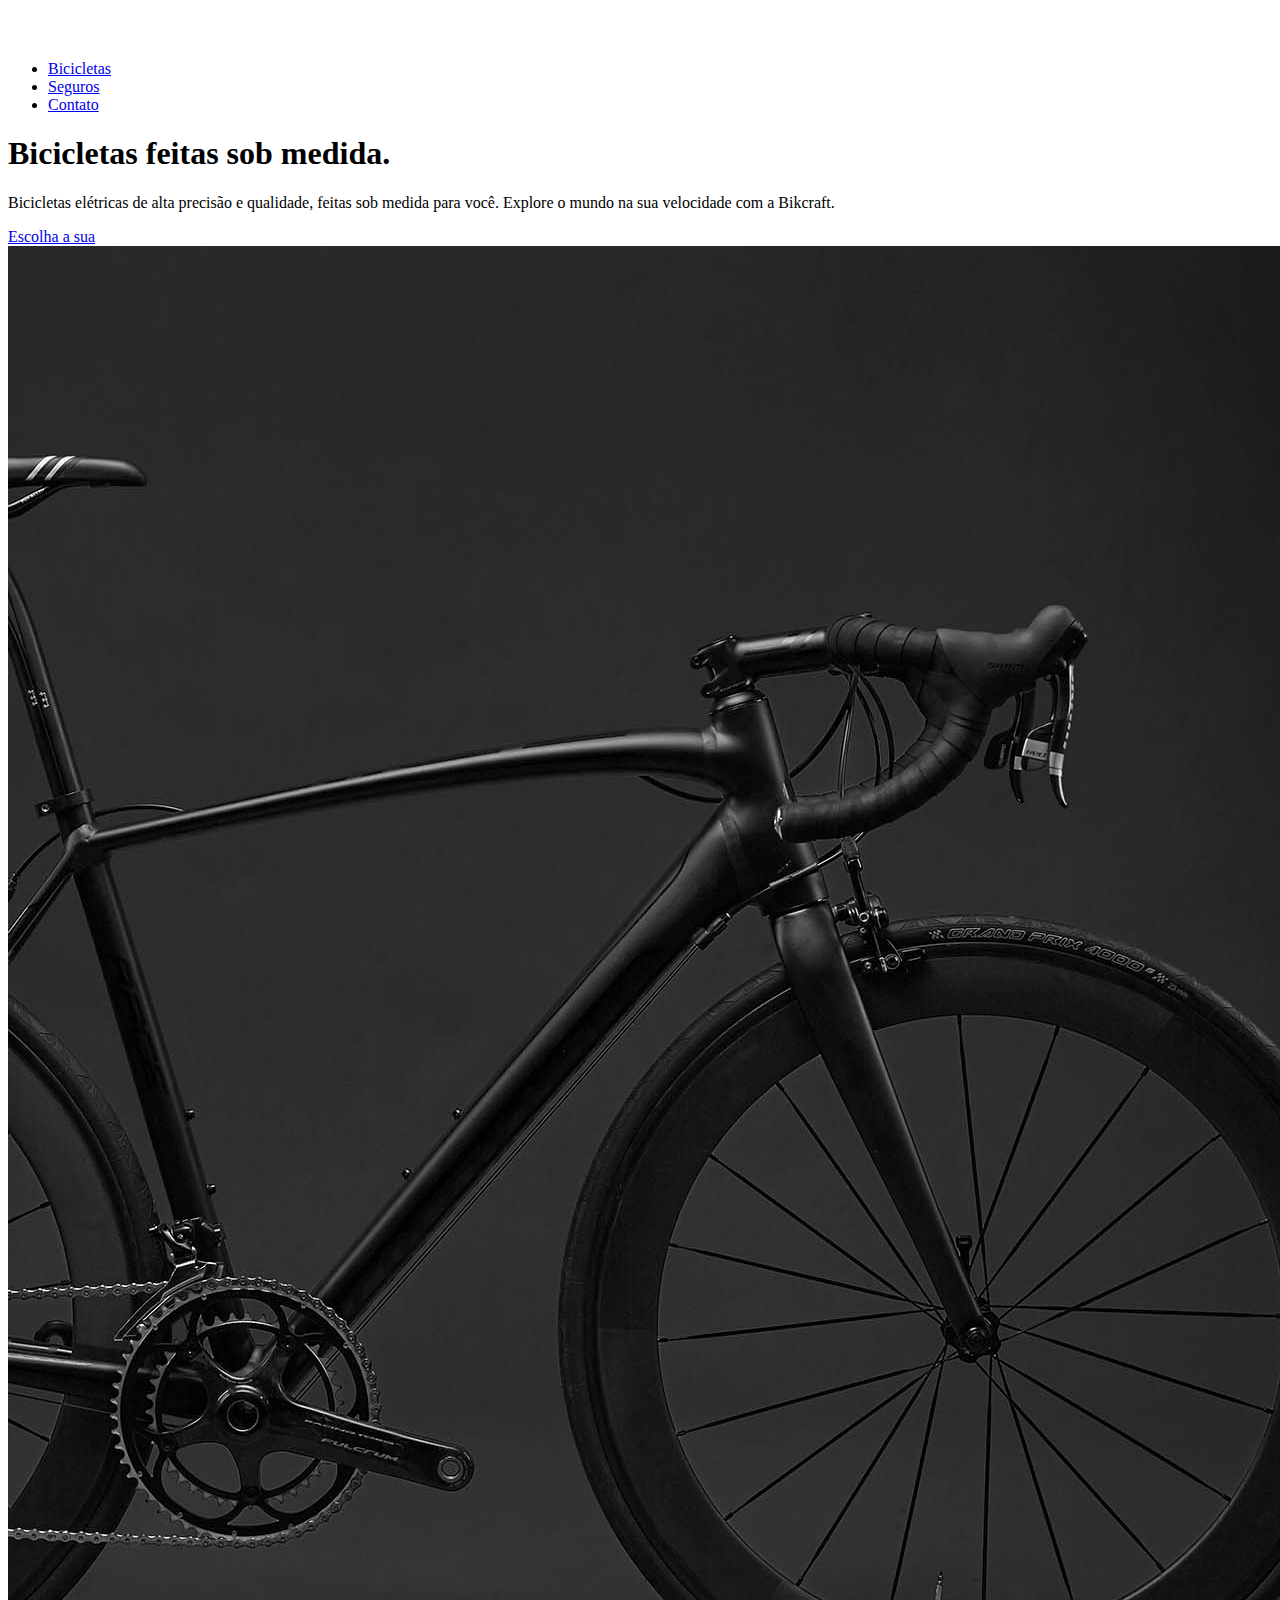
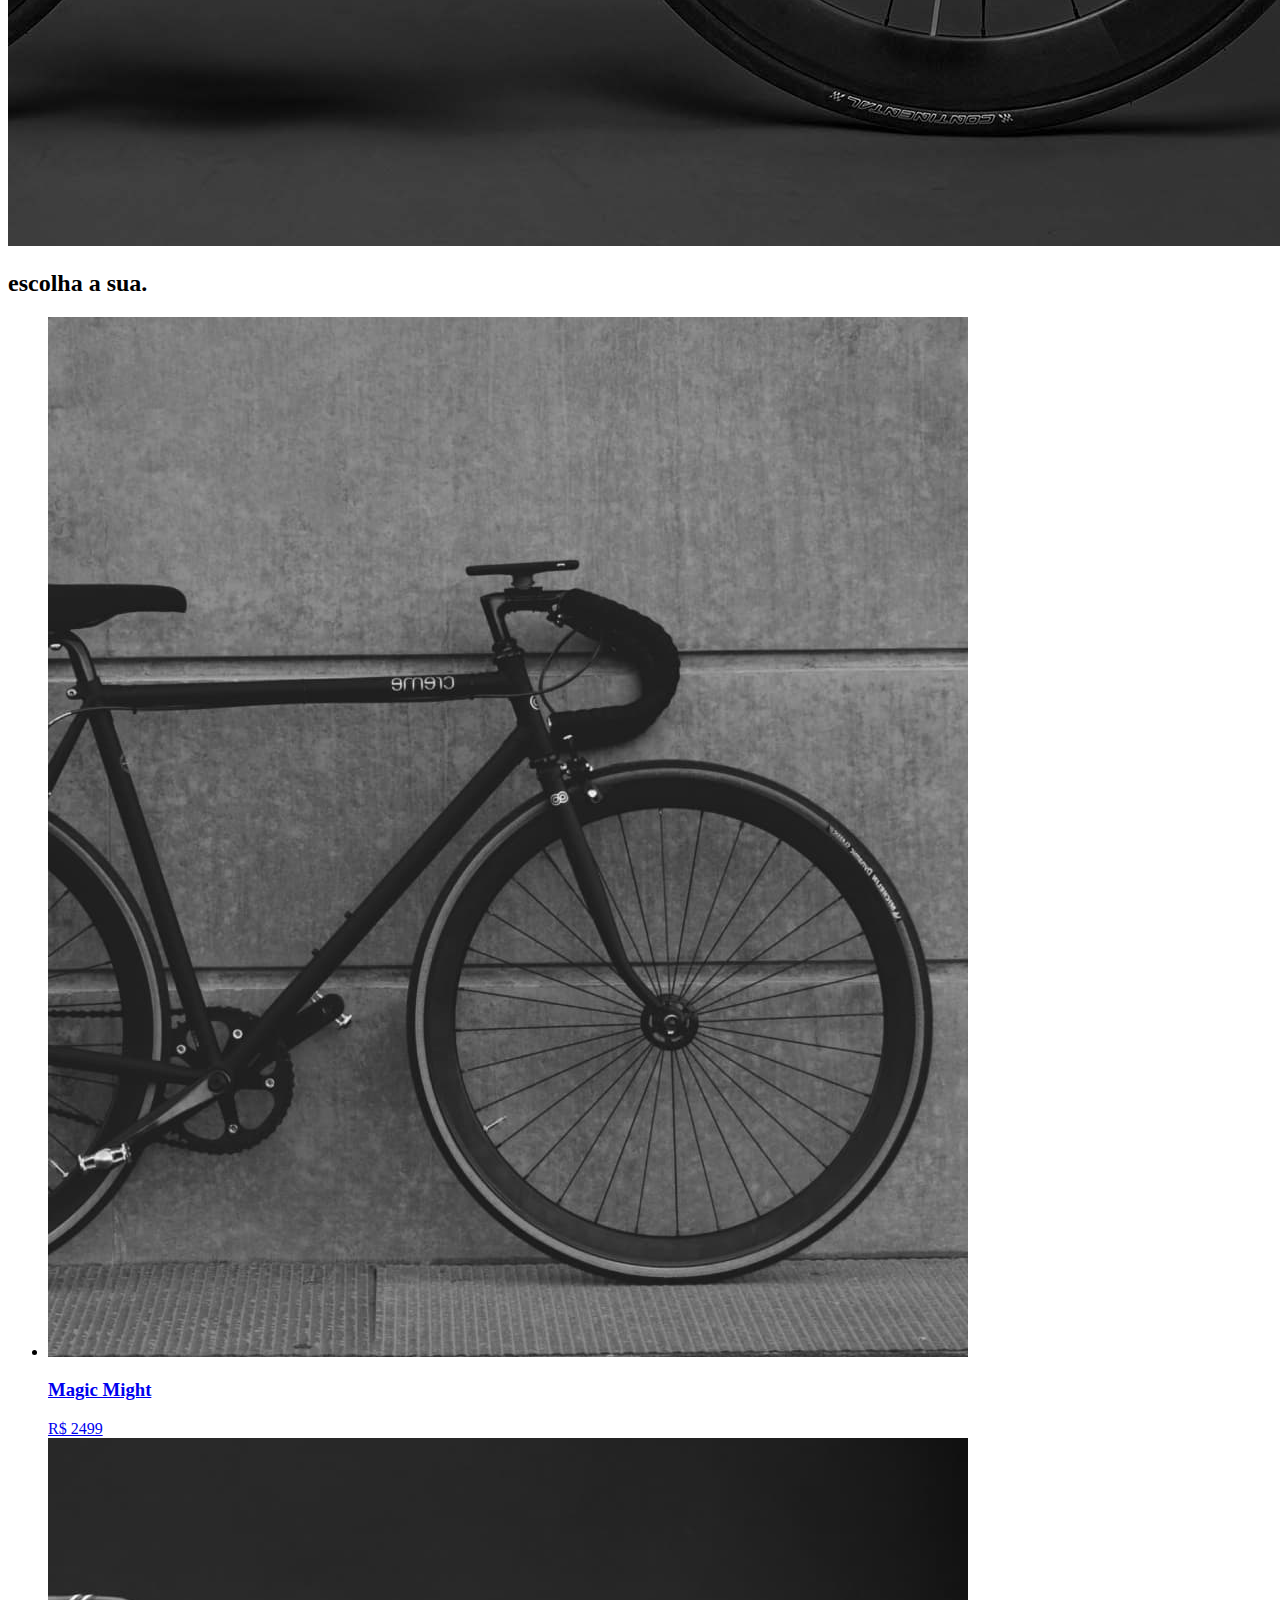
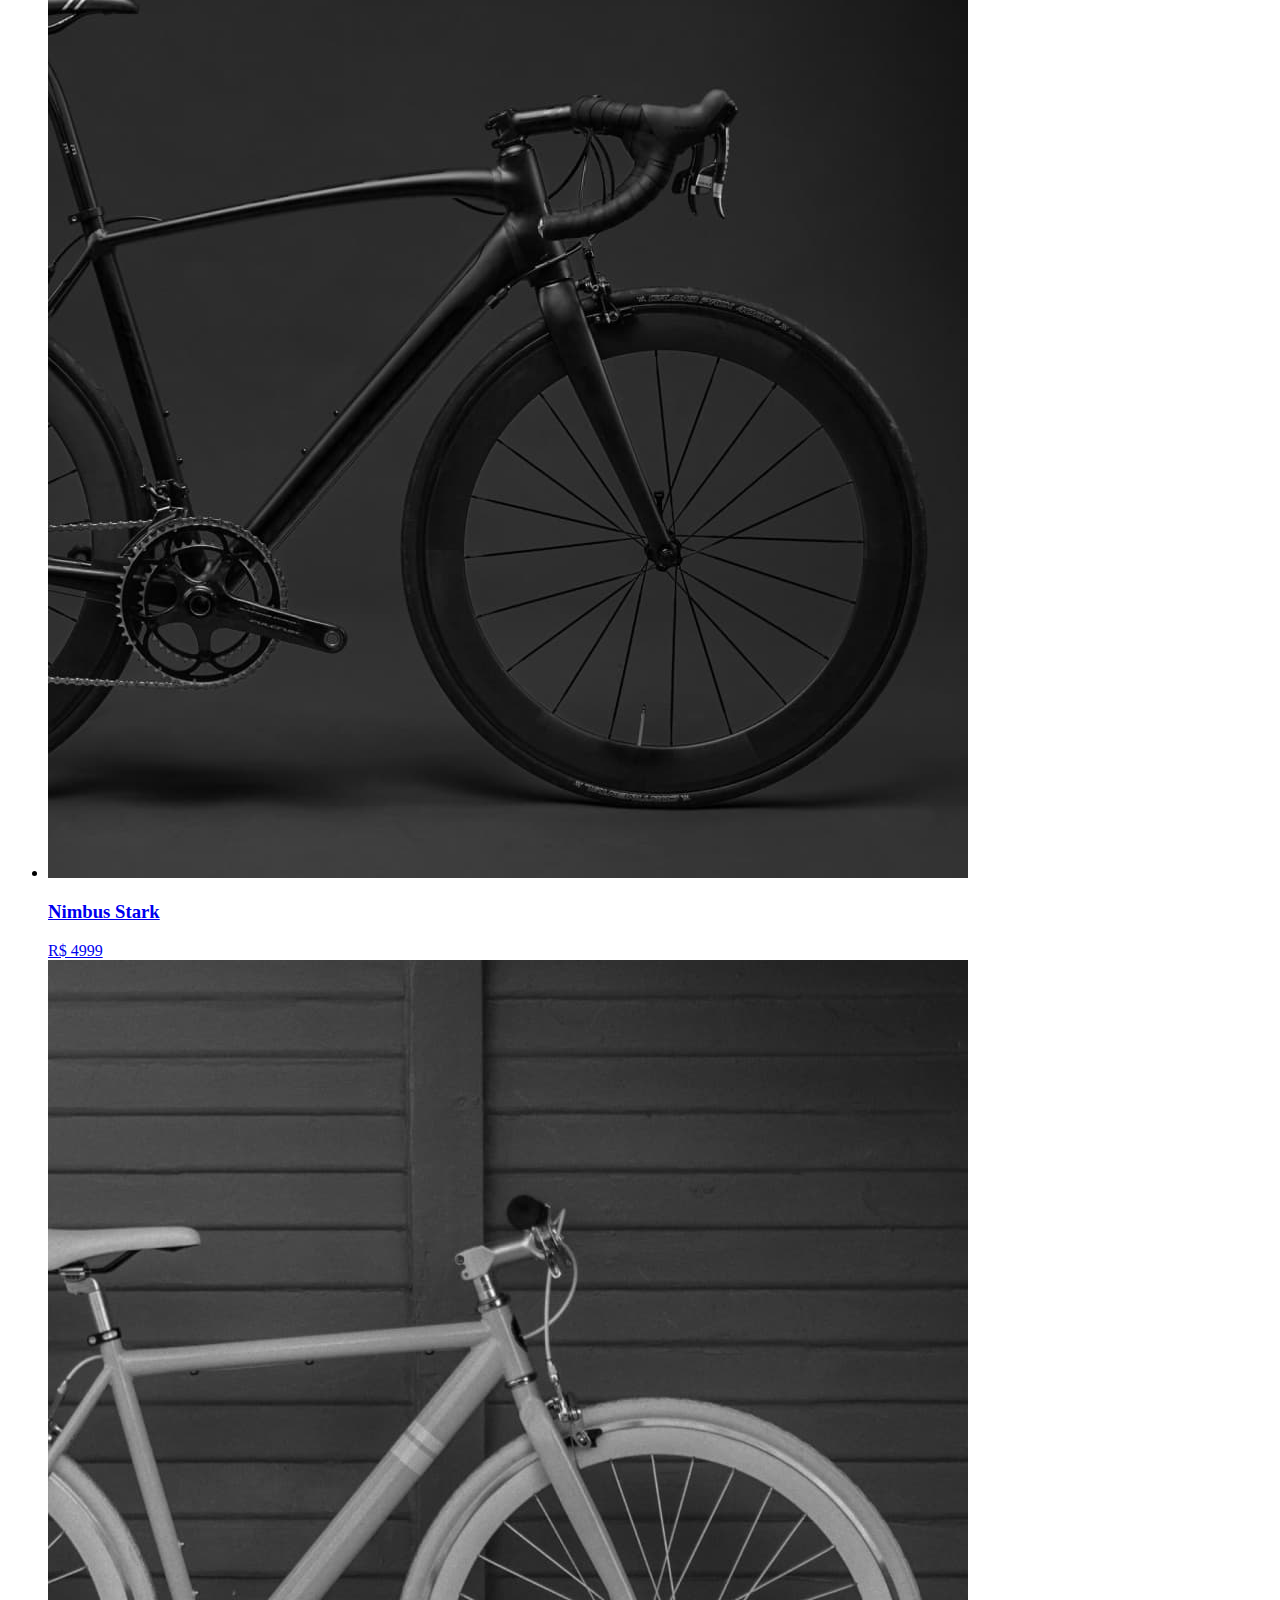
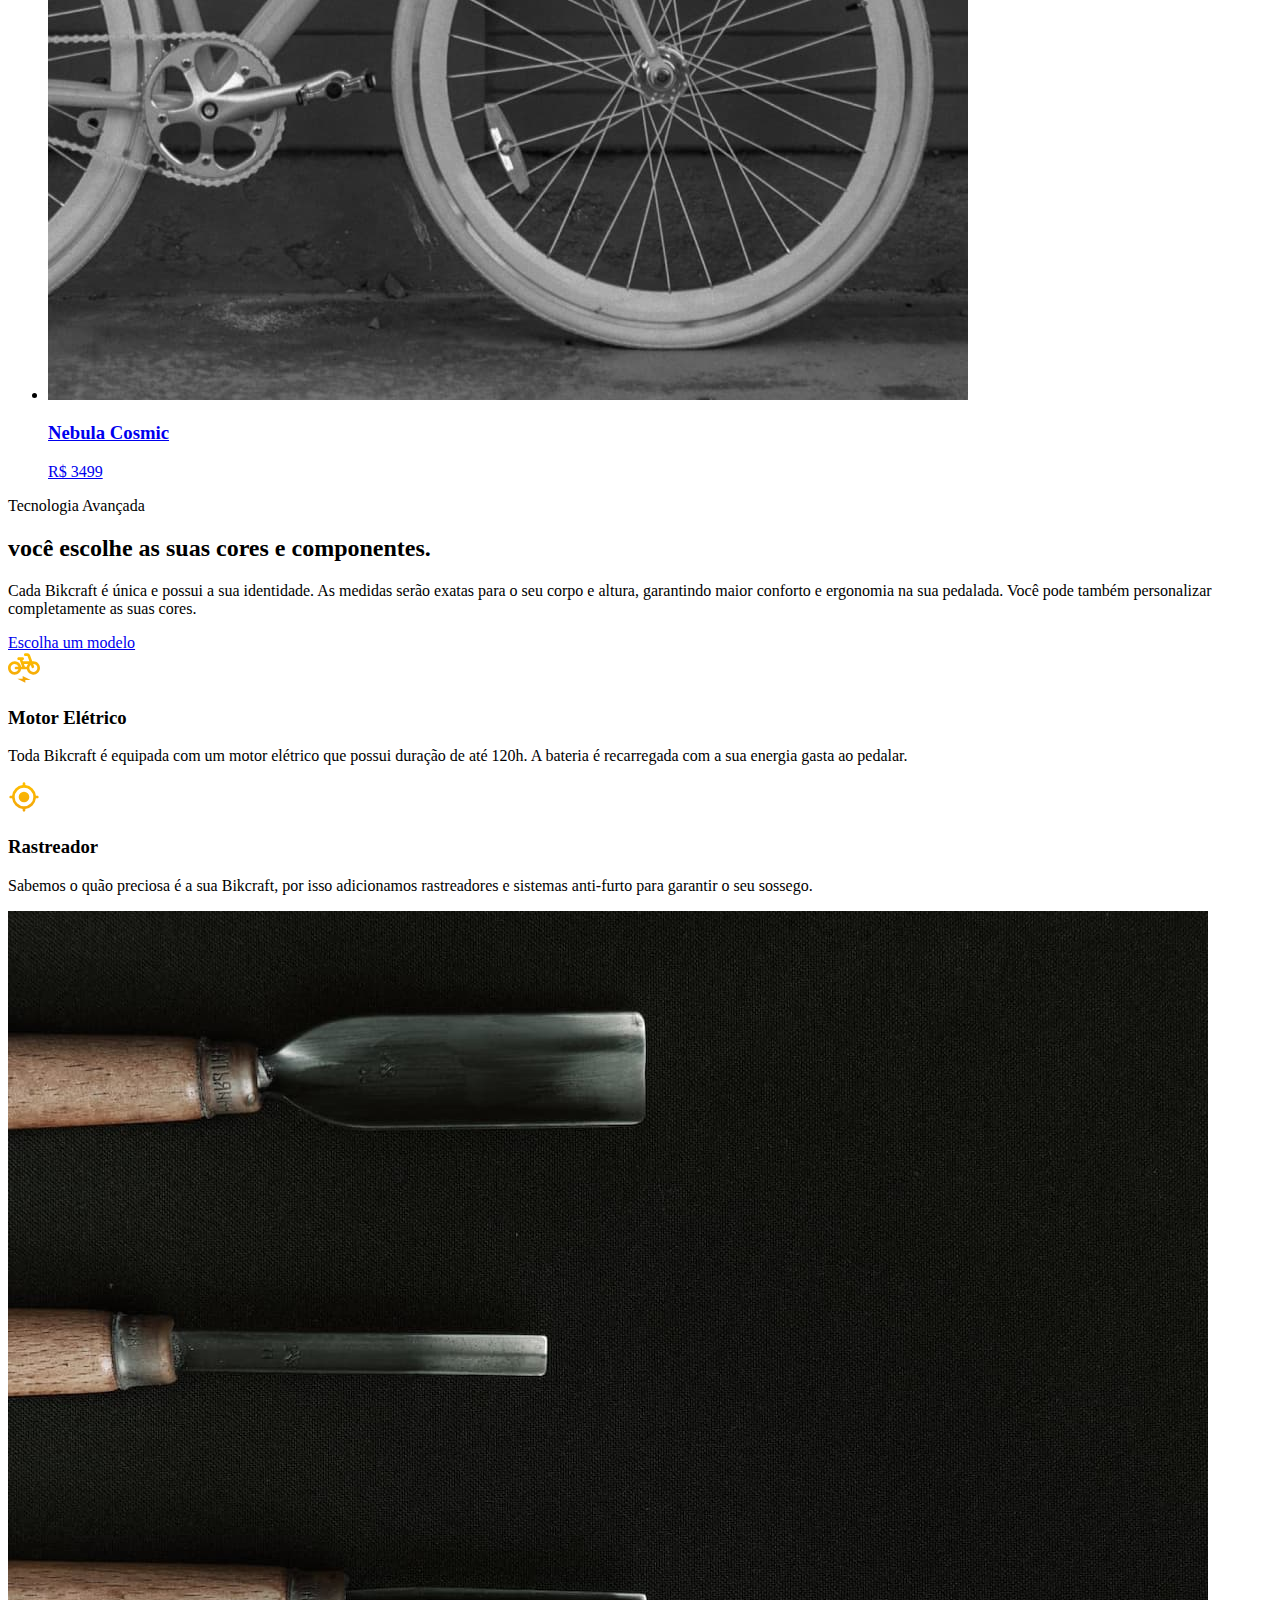
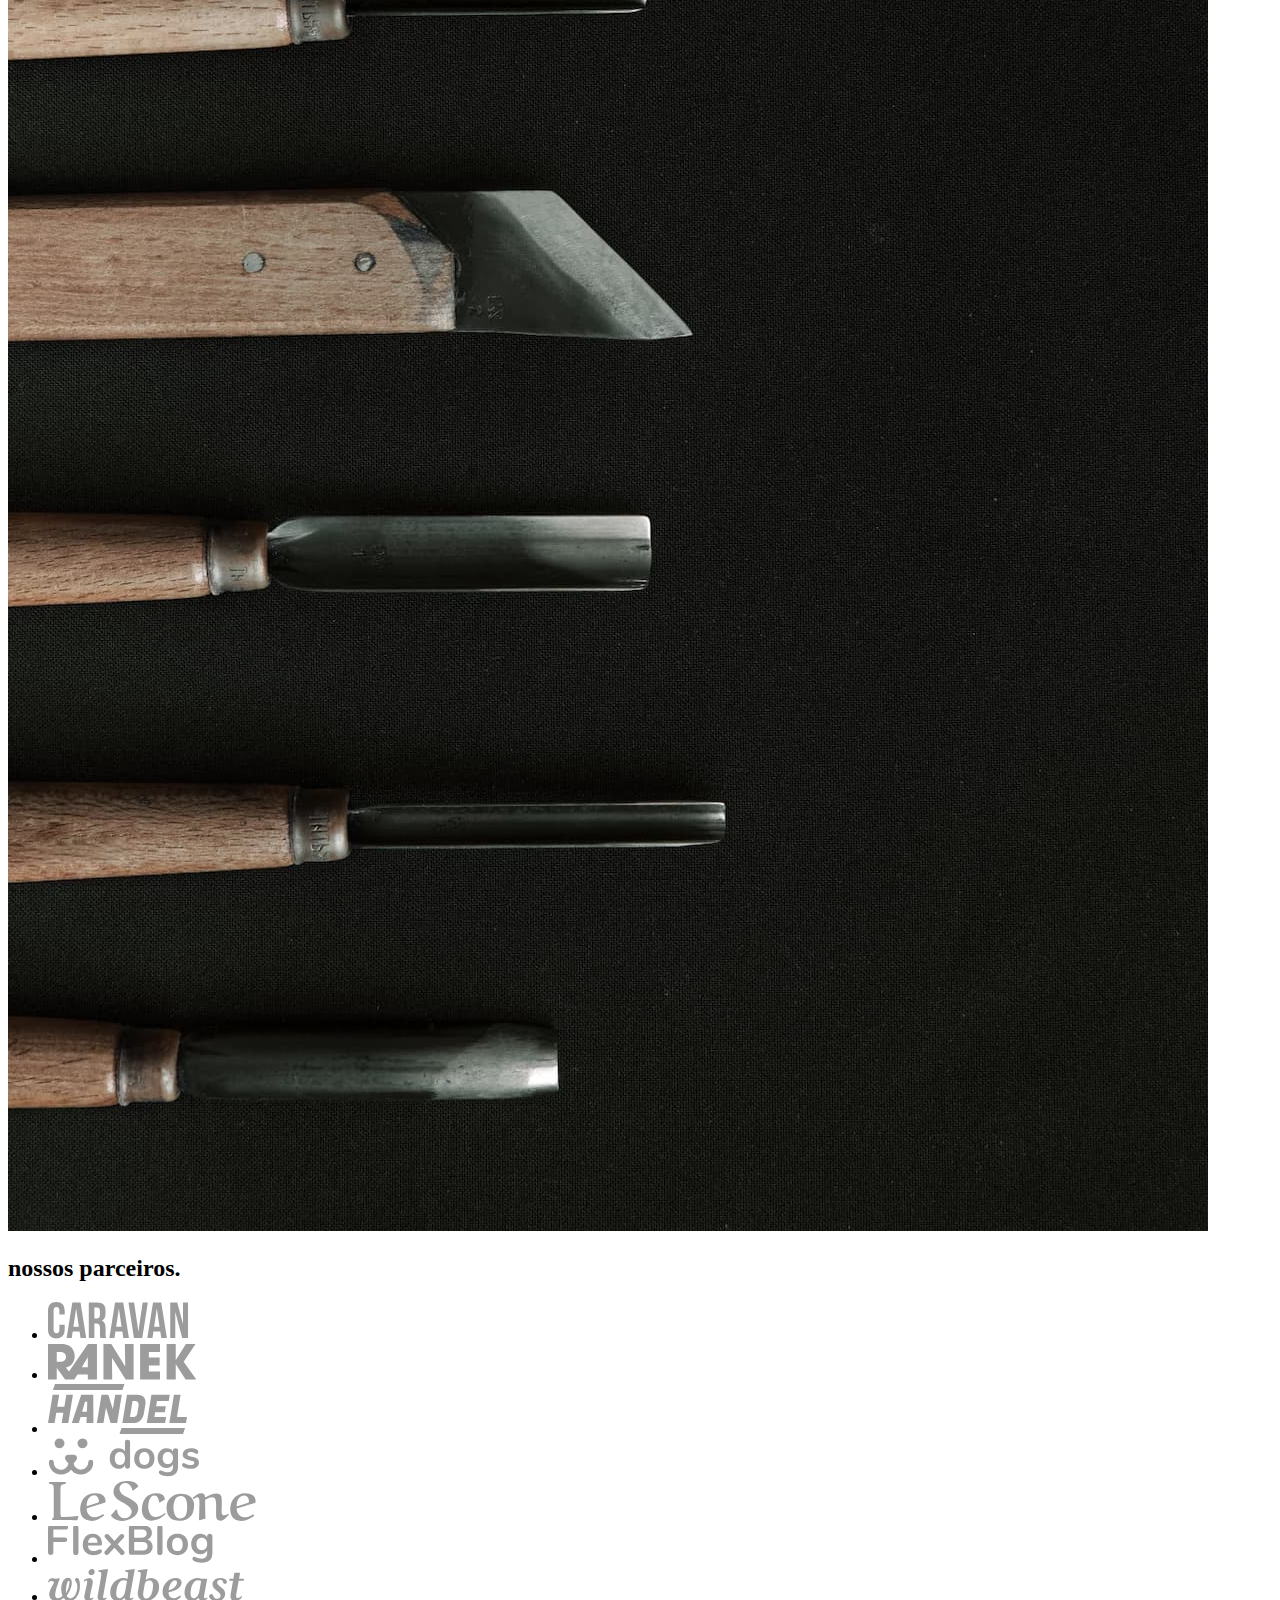
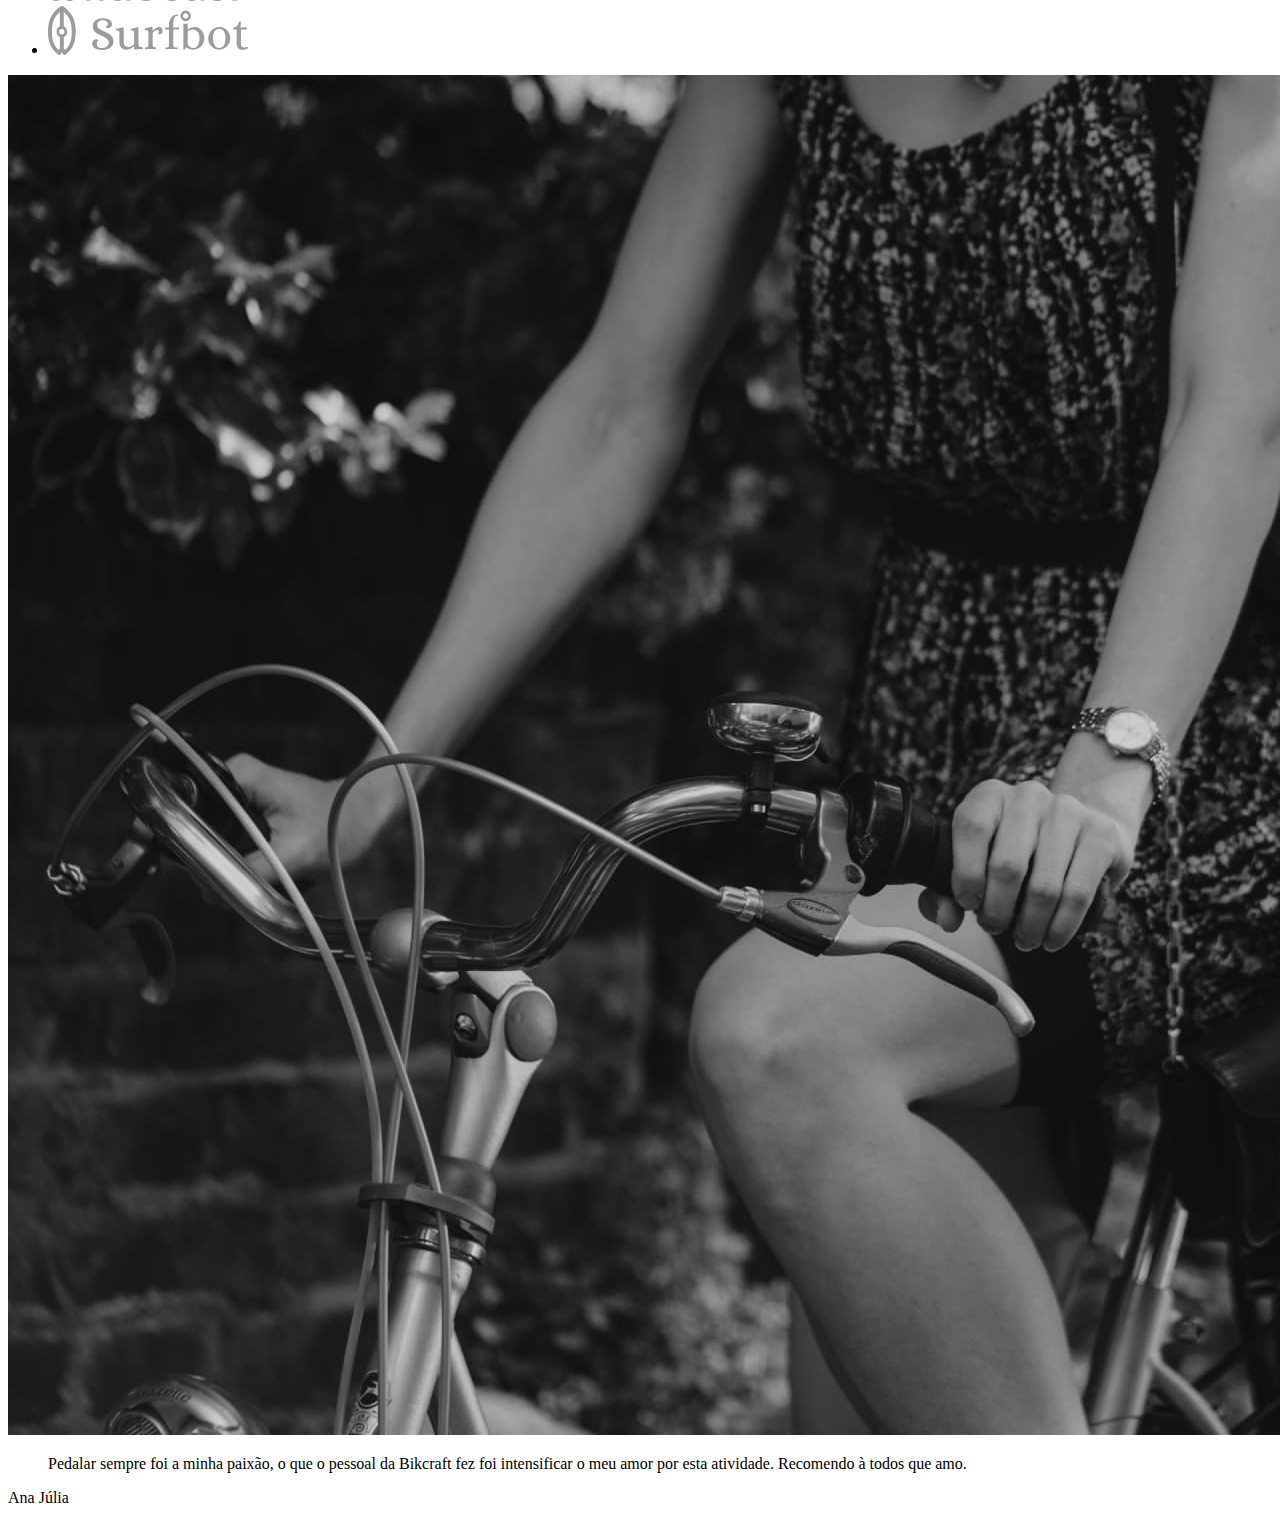
==== commit 219a6ac9: "depoimentos-e-responsivo" ====
--- a/index.html
+++ b/index.html
@@ -10,7 +10,7 @@
 
   <link rel="preconnect" href="https://fonts.googleapis.com">
   <link rel="preconnect" href="https://fonts.gstatic.com" crossorigin>
-  <link href="https://fonts.googleapis.com/css2?family=Poppins:wght@400;600&family=Roboto:wght@400;500&display=swap" rel="stylesheet">
+  <link href="https://fonts.googleapis.com/css2?family=Poppins:wght@400;600&family=Merriweather:ital,wght@1,900&family=Roboto:wght@400;500&display=swap" rel="stylesheet">
 </head>
 
 <body>
@@ -113,6 +113,17 @@
     </ul>
   </section>
 
+  <section class="depoimento" aria-label="depoimento">
+    <div>
+      <img src="./img/fotos/depoimento.jpg" alt="Pessoa pedalando uma biciclet Bikcraft">
+    </div>
+    <div class="depoimento-conteudo">
+      <blockquote class="font-1-gg cor-p5">
+        <p>Pedalar sempre foi a minha paixão, o que o pessoal da Bikcraft fez foi intensificar o meu amor por esta atividade. Recomendo à todos que amo.</p>
+      </blockquote>
+      <span class="font-1-m-n cor-p4">Ana Júlia</span>
+    </div>
+  </section>
 </body>
 
 </html>--- a/css/style.css
+++ b/css/style.css
@@ -11,6 +11,7 @@
 @import "./home/introducao.css";
 @import "./home/tecnologia.css";
 @import "./home/parceiros.css";
+@import "./home/depoimento.css";
 
 /* Bicicletas */
 @import "./bicicletas/bicicleta-lista.css";
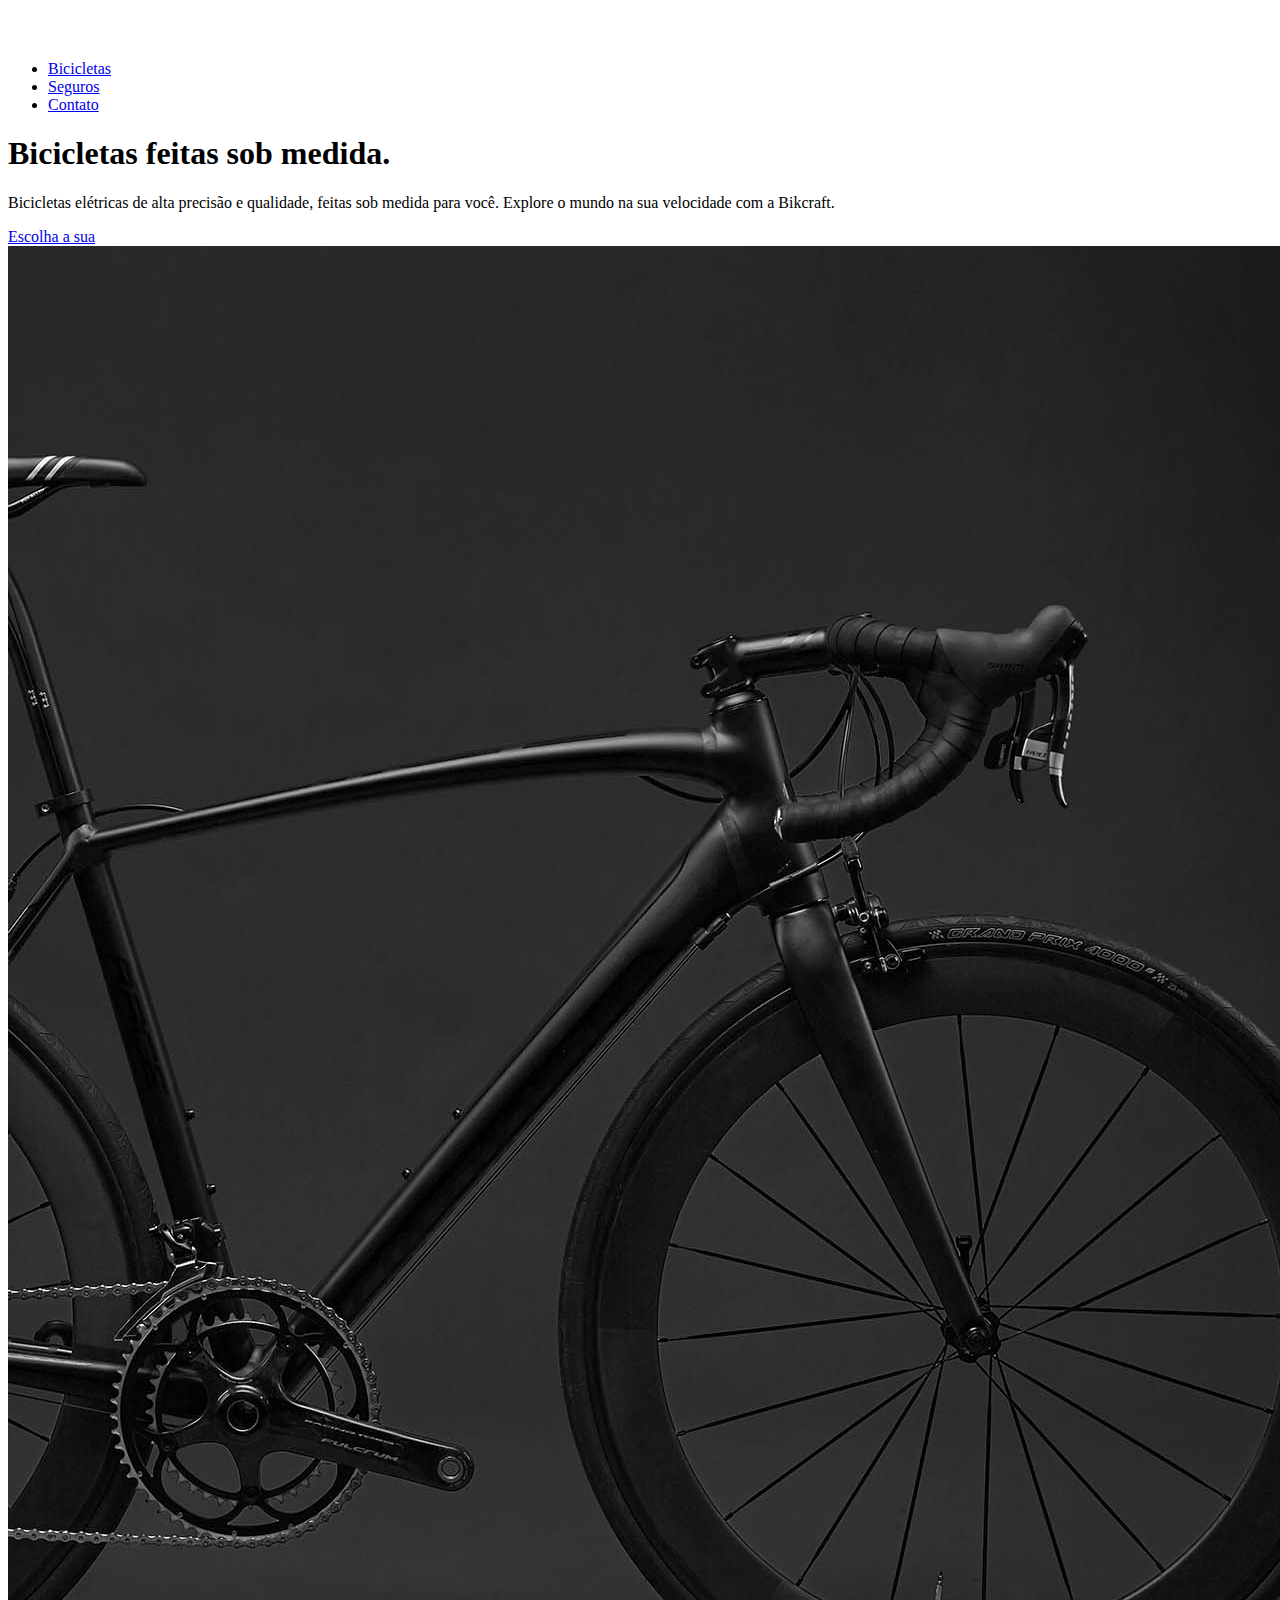
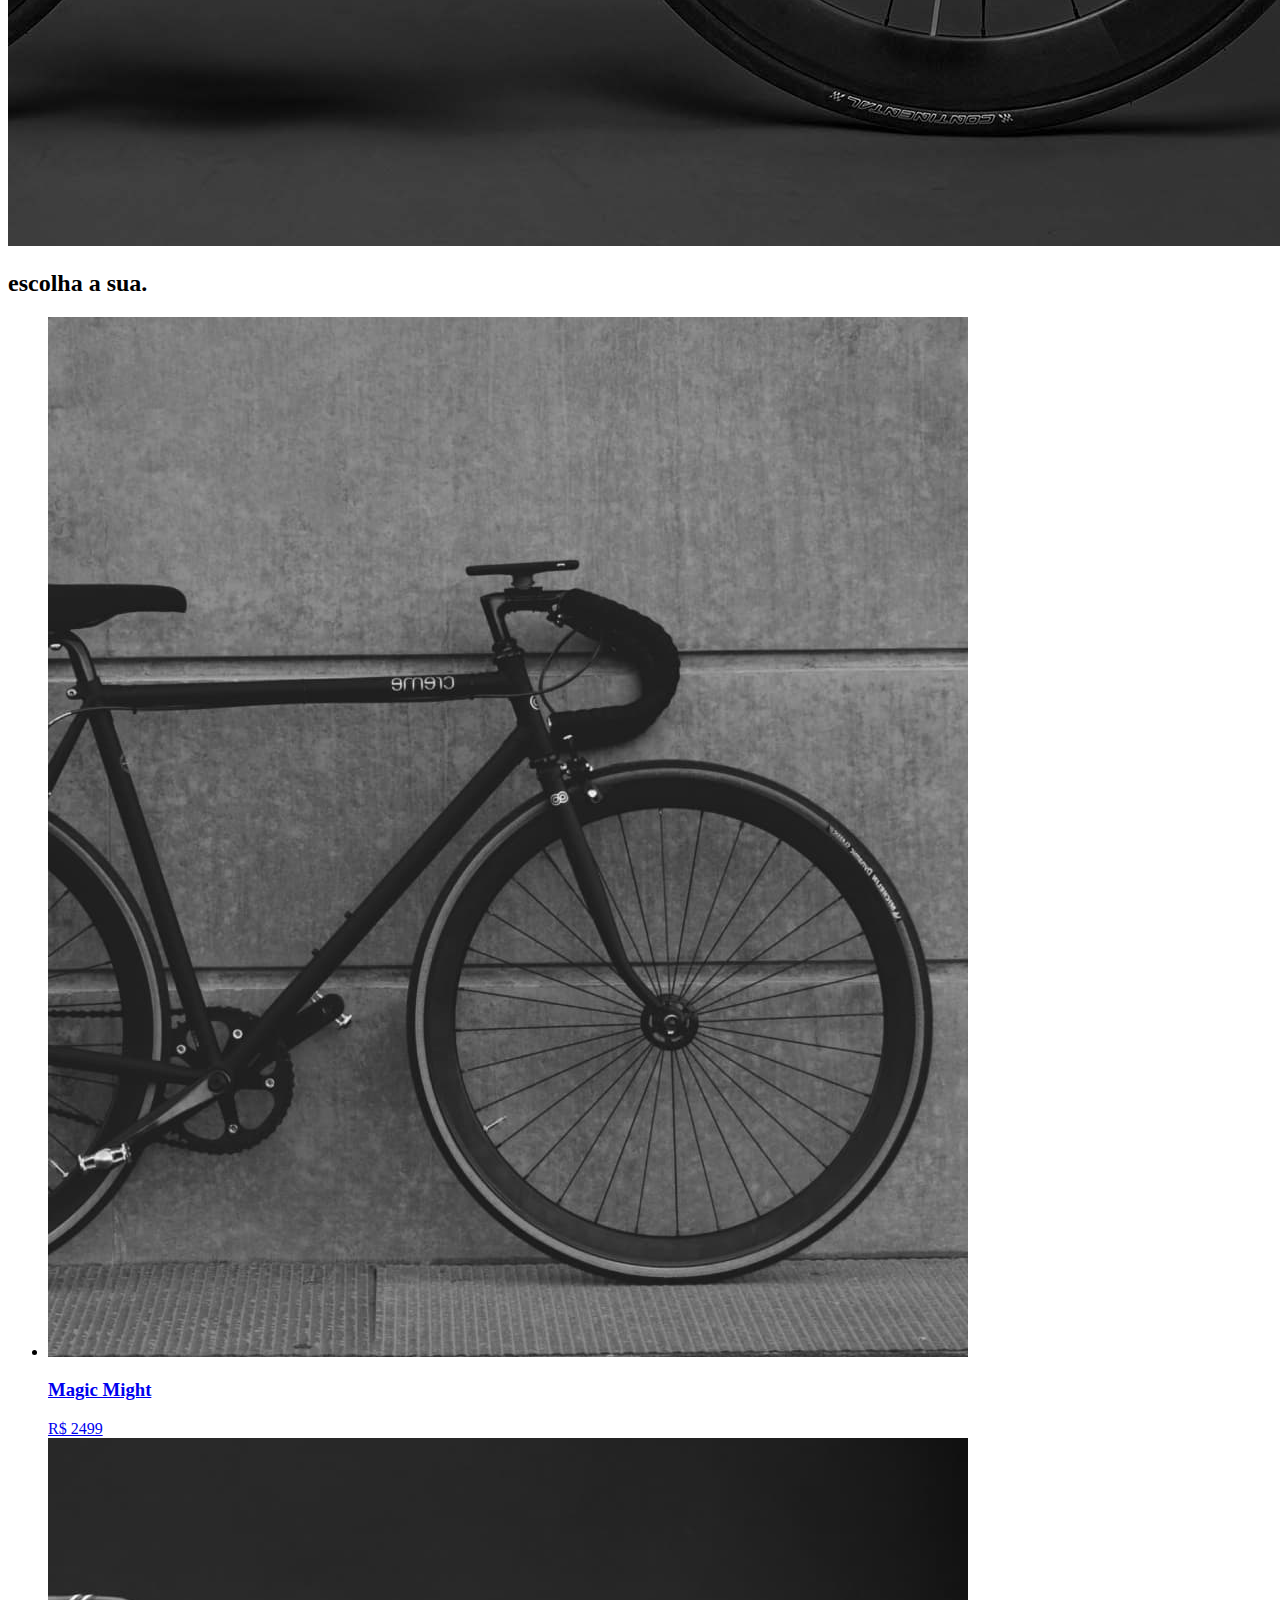
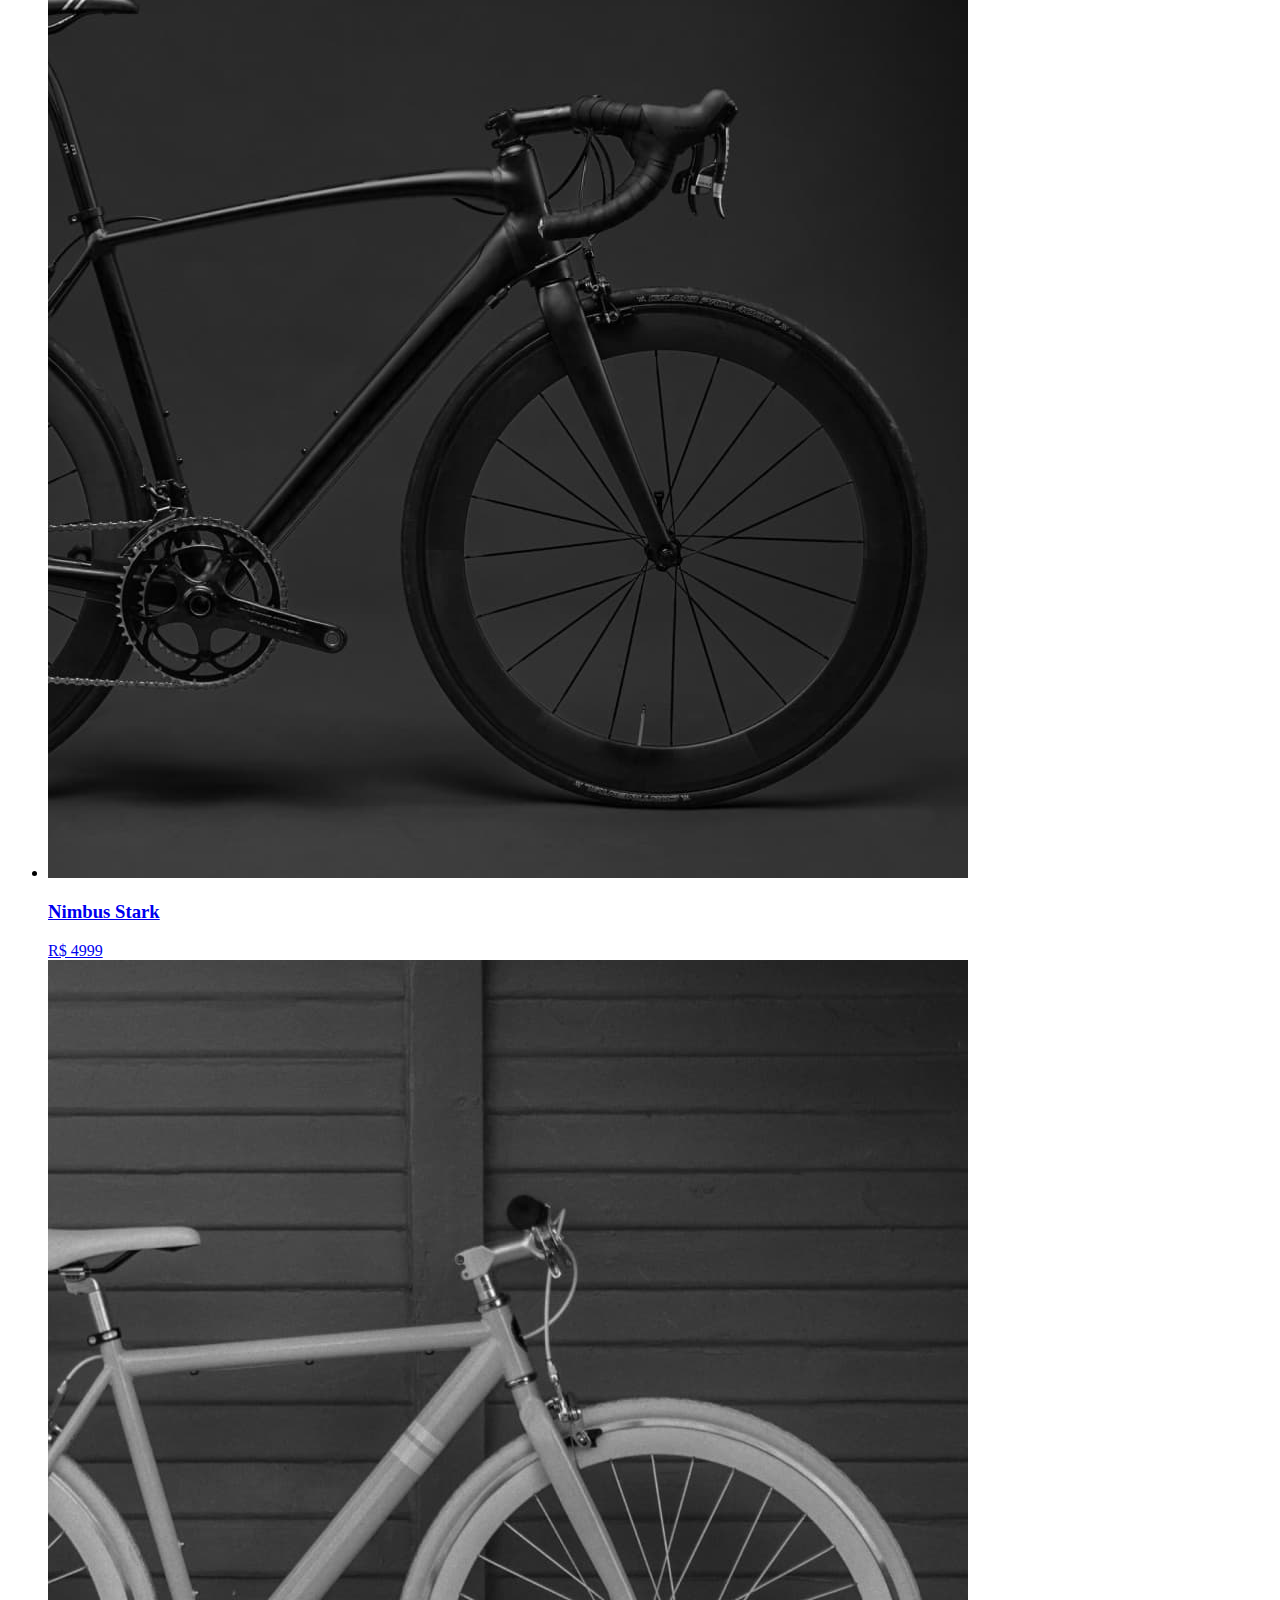
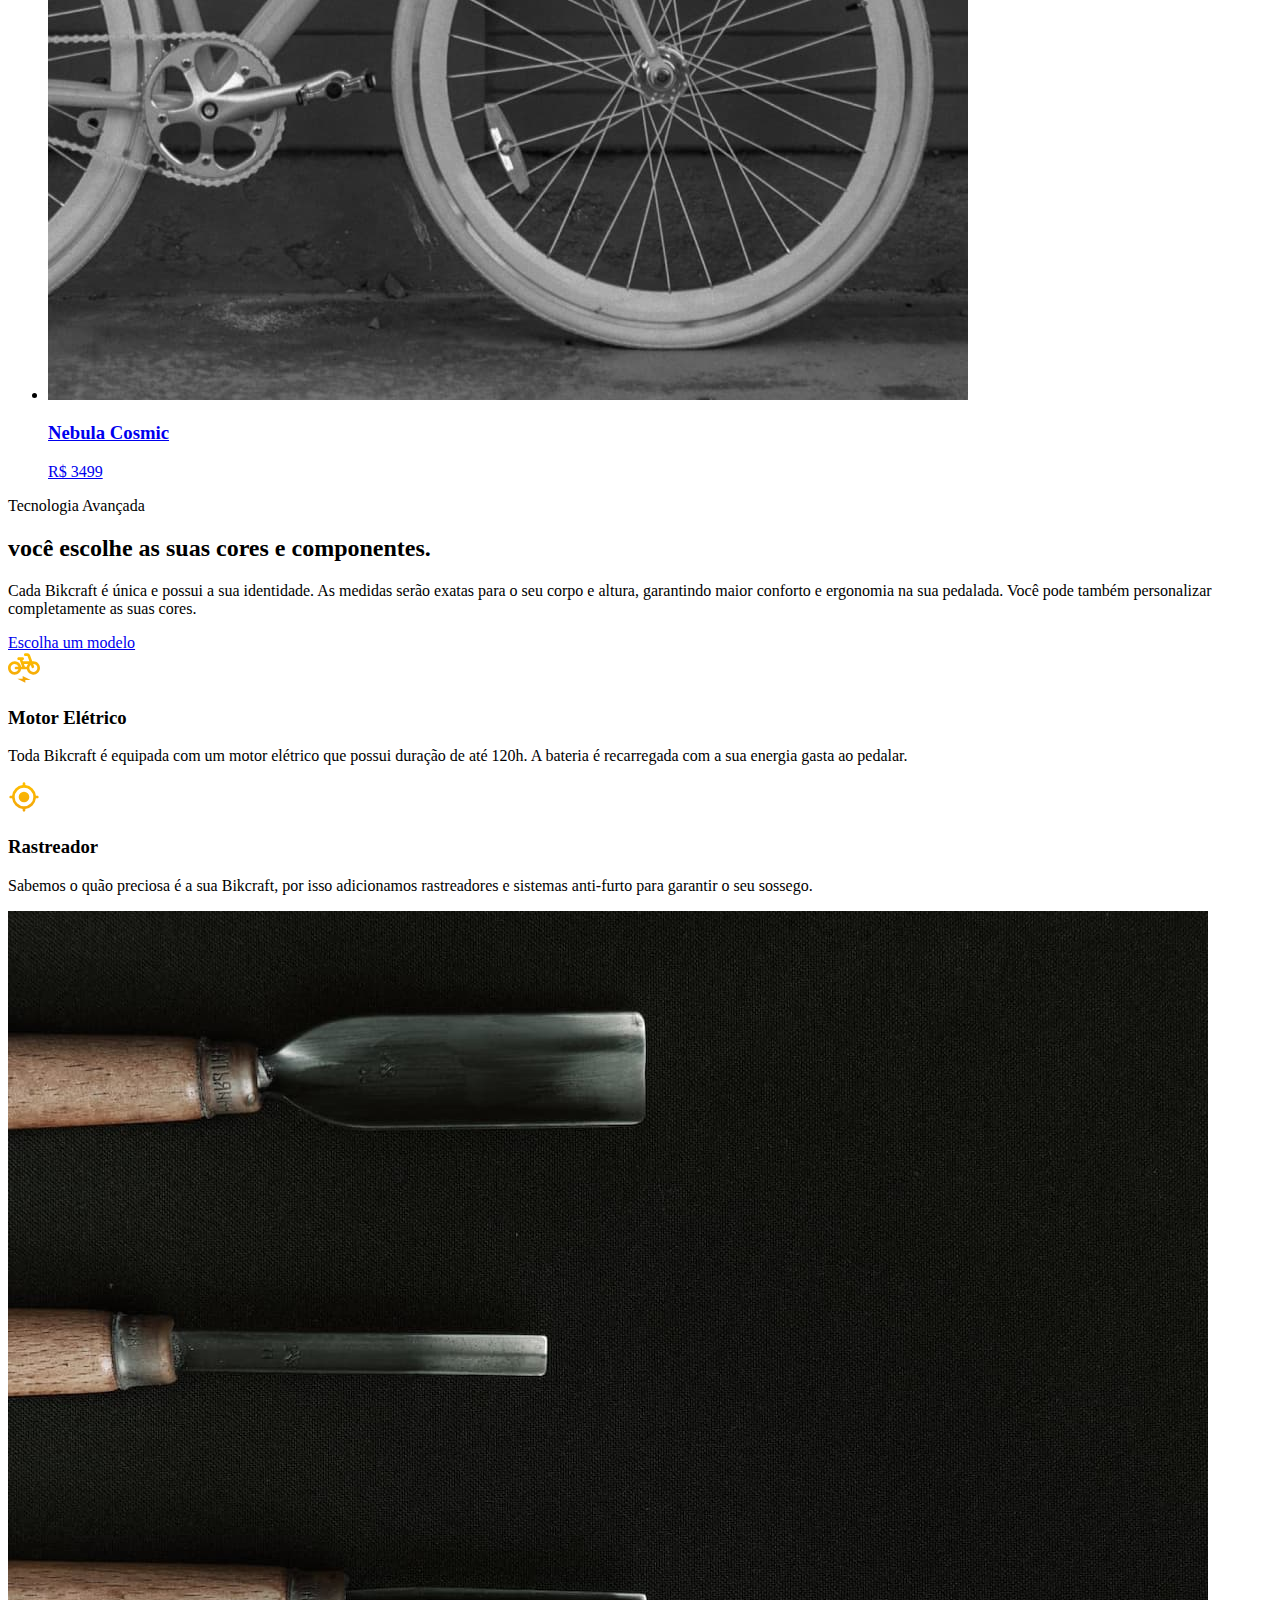
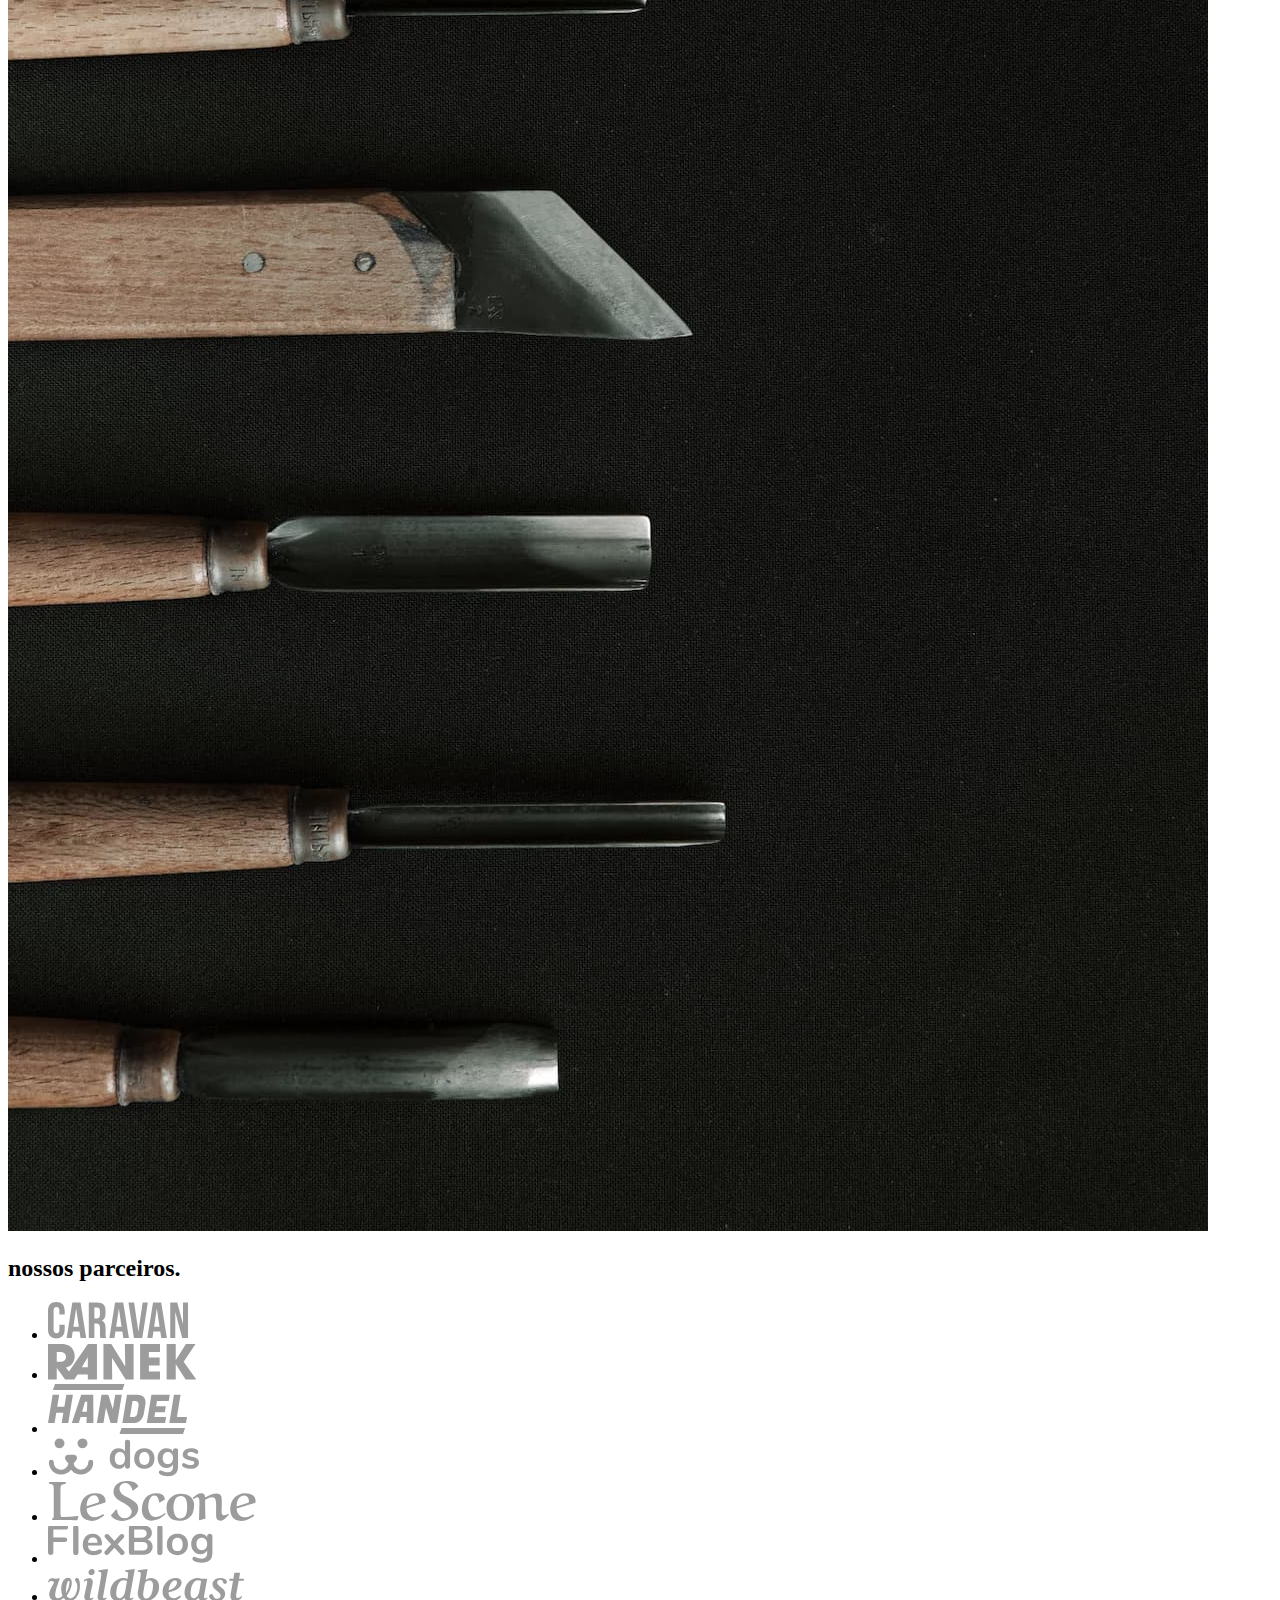
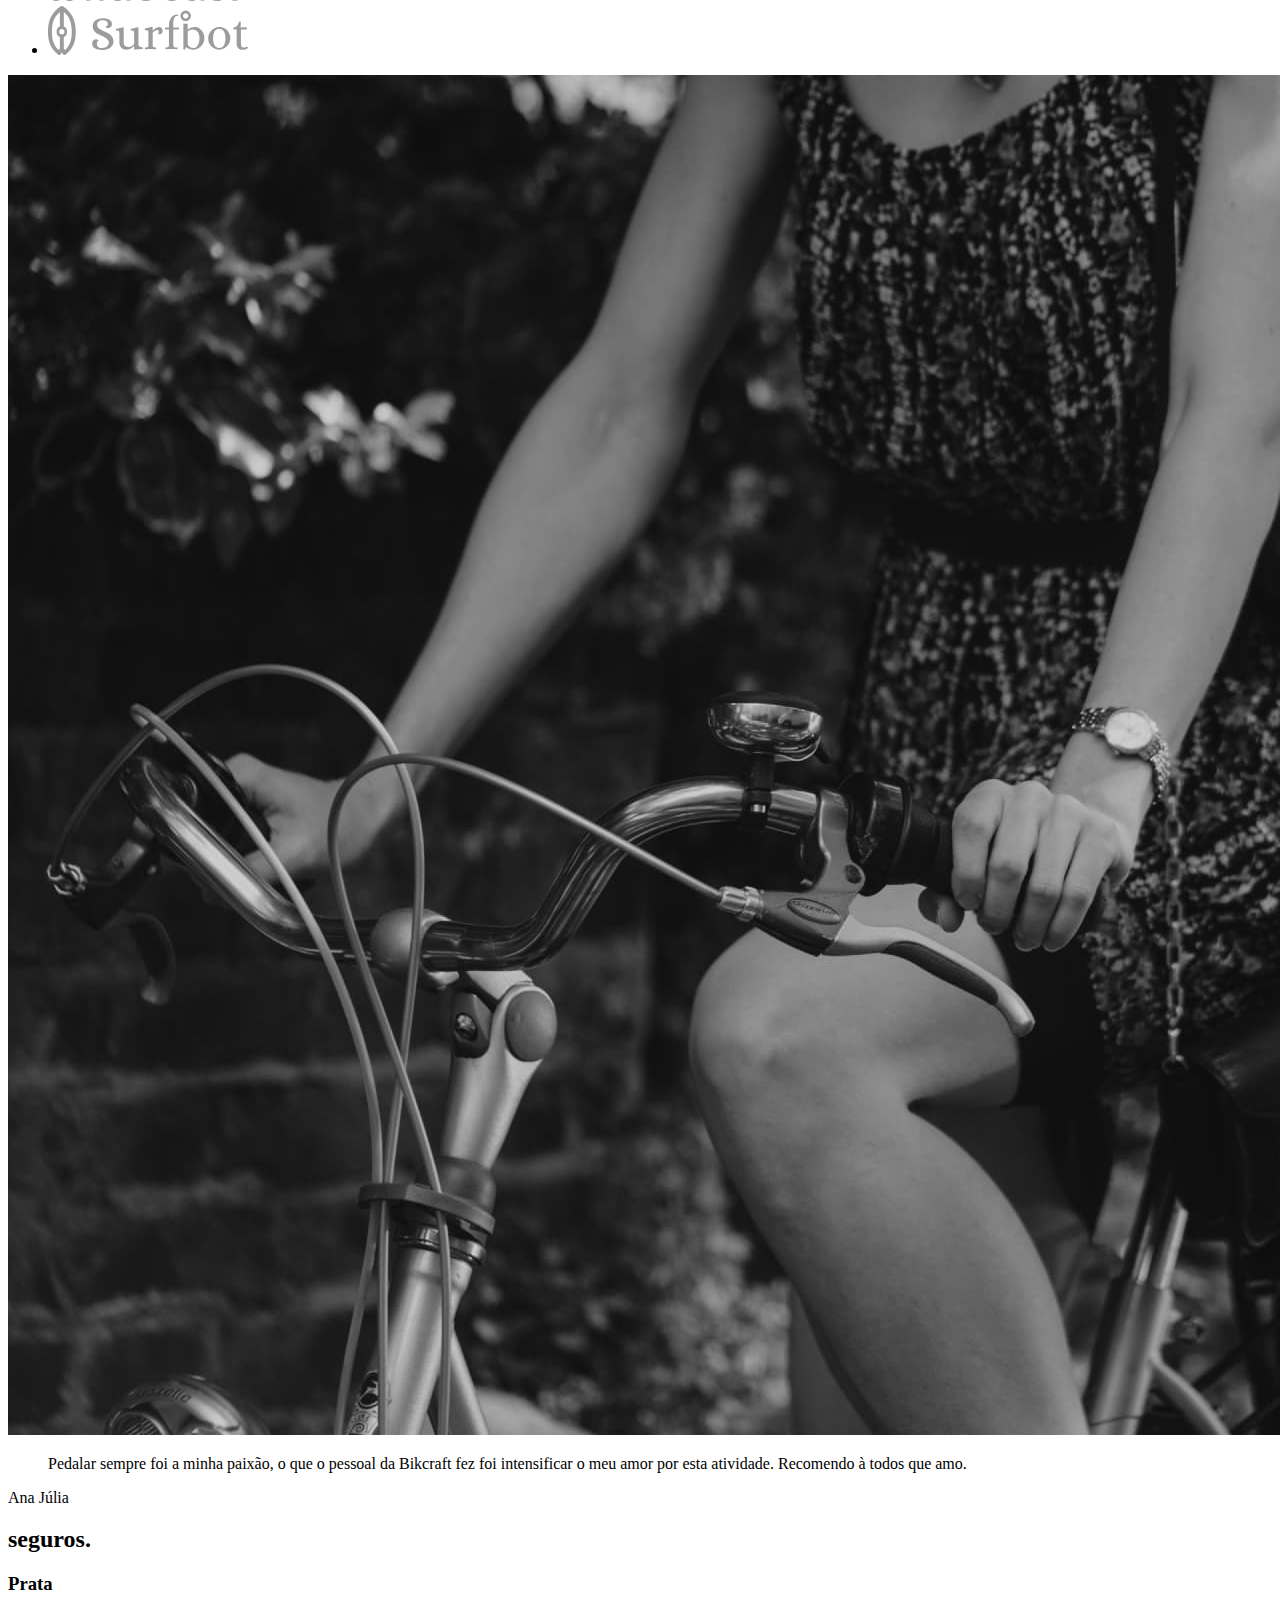
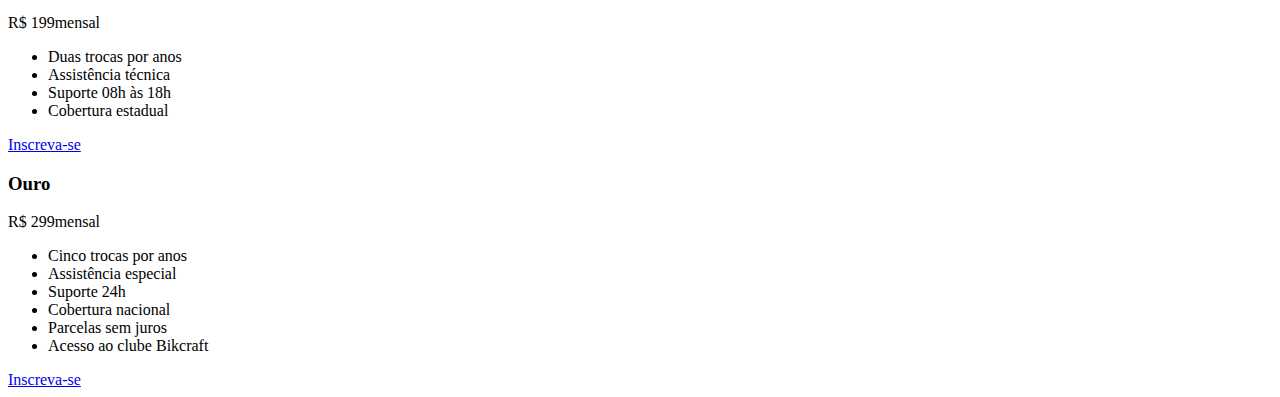
==== commit 1e42614c: "planos-e-responsivo" ====
--- a/index.html
+++ b/index.html
@@ -124,6 +124,37 @@
       <span class="font-1-m-n cor-p4">Ana Júlia</span>
     </div>
   </section>
+
+  <article class="seguros-bg">
+    <div class="seguros container">
+      <h2 class="font-1-ggg cor-0">seguros<span class="cor-p1">.</span></h2>
+      <div class="seguros-item">
+        <h3 class="font-1-gg cor-6">Prata</h3>
+        <span class="font-1-gg cor-0">R$ 199<span class="font-1-pp cor-6">mensal</span></span>
+        <ul class="font-2-m cor-0">
+          <li>Duas trocas por anos</li>
+          <li>Assistência técnica</li>
+          <li>Suporte 08h às 18h</li>
+          <li>Cobertura estadual</li>
+        </ul>
+        <a class="botao secundario" href="./orcamento.html">Inscreva-se</a>
+      </div>
+
+      <div class="seguros-item">
+        <h3 class="font-1-gg cor-6">Ouro</h3>
+        <span class="font-1-gg cor-0">R$ 299<span class="font-1-pp cor-6">mensal</span></span>
+        <ul class="font-2-m cor-0">
+          <li>Cinco trocas por anos</li>
+          <li>Assistência especial</li>
+          <li>Suporte 24h</li>
+          <li>Cobertura nacional</li>
+          <li>Parcelas sem juros</li>
+          <li>Acesso ao clube Bikcraft</li>
+        </ul>
+        <a class="botao" href="./orcamento.html">Inscreva-se</a>
+      </div>
+    </div>
+  </article>
 </body>
 
 </html>--- a/css/style.css
+++ b/css/style.css
@@ -15,3 +15,6 @@
 
 /* Bicicletas */
 @import "./bicicletas/bicicleta-lista.css";
+
+/* Seguros */
+@import "./seguros/seguros.css";
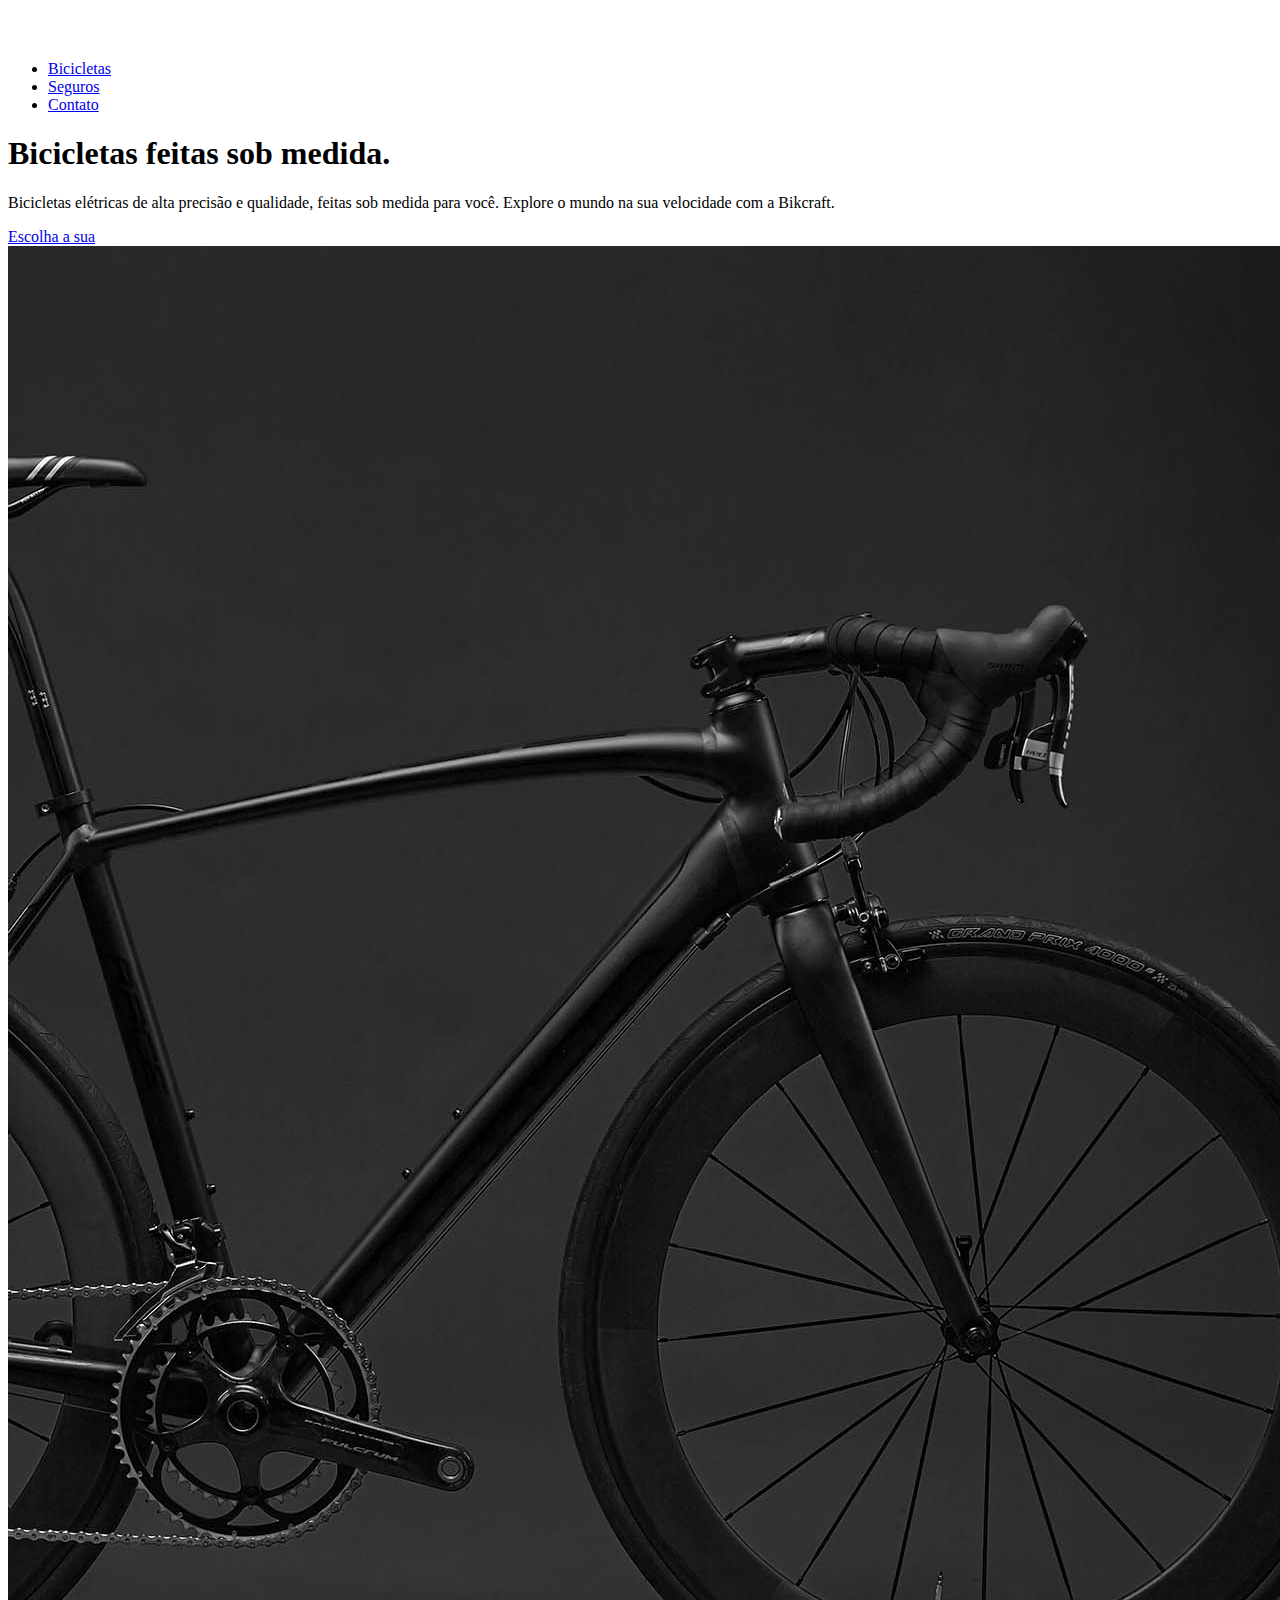
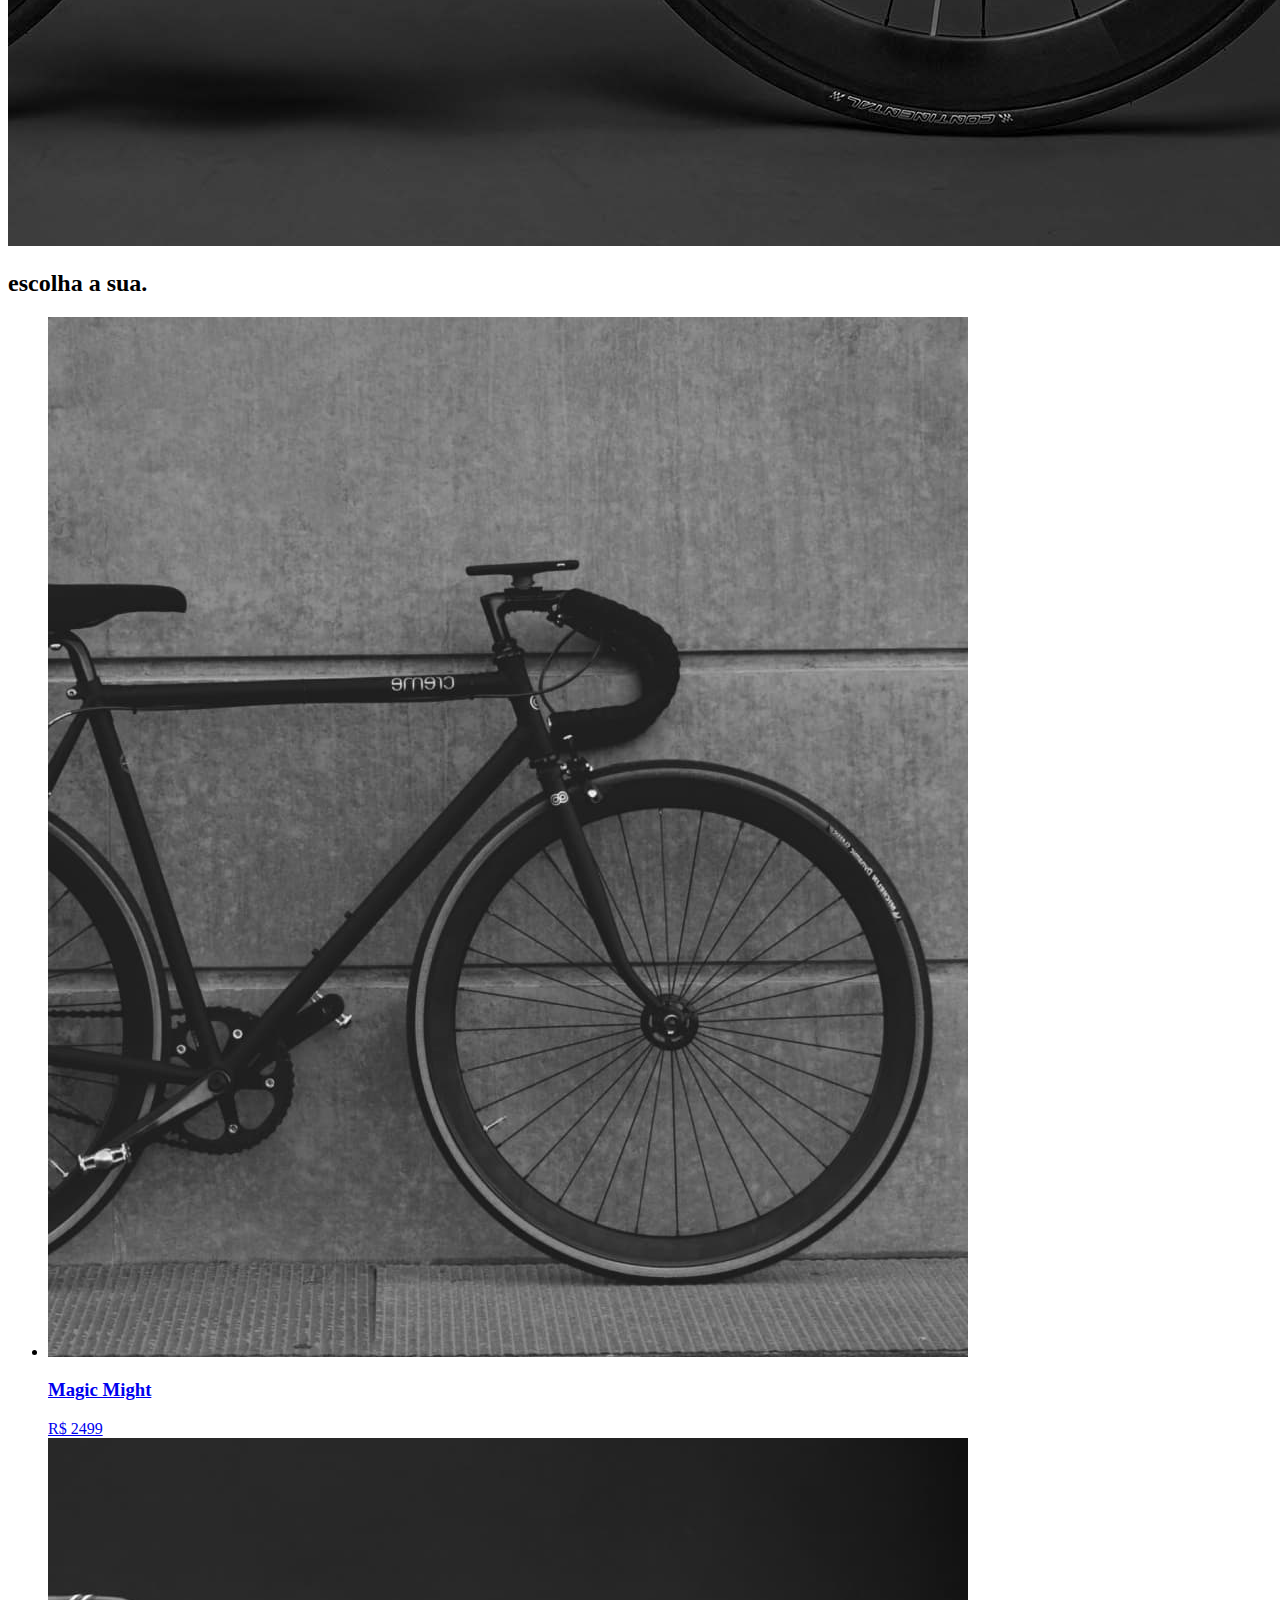
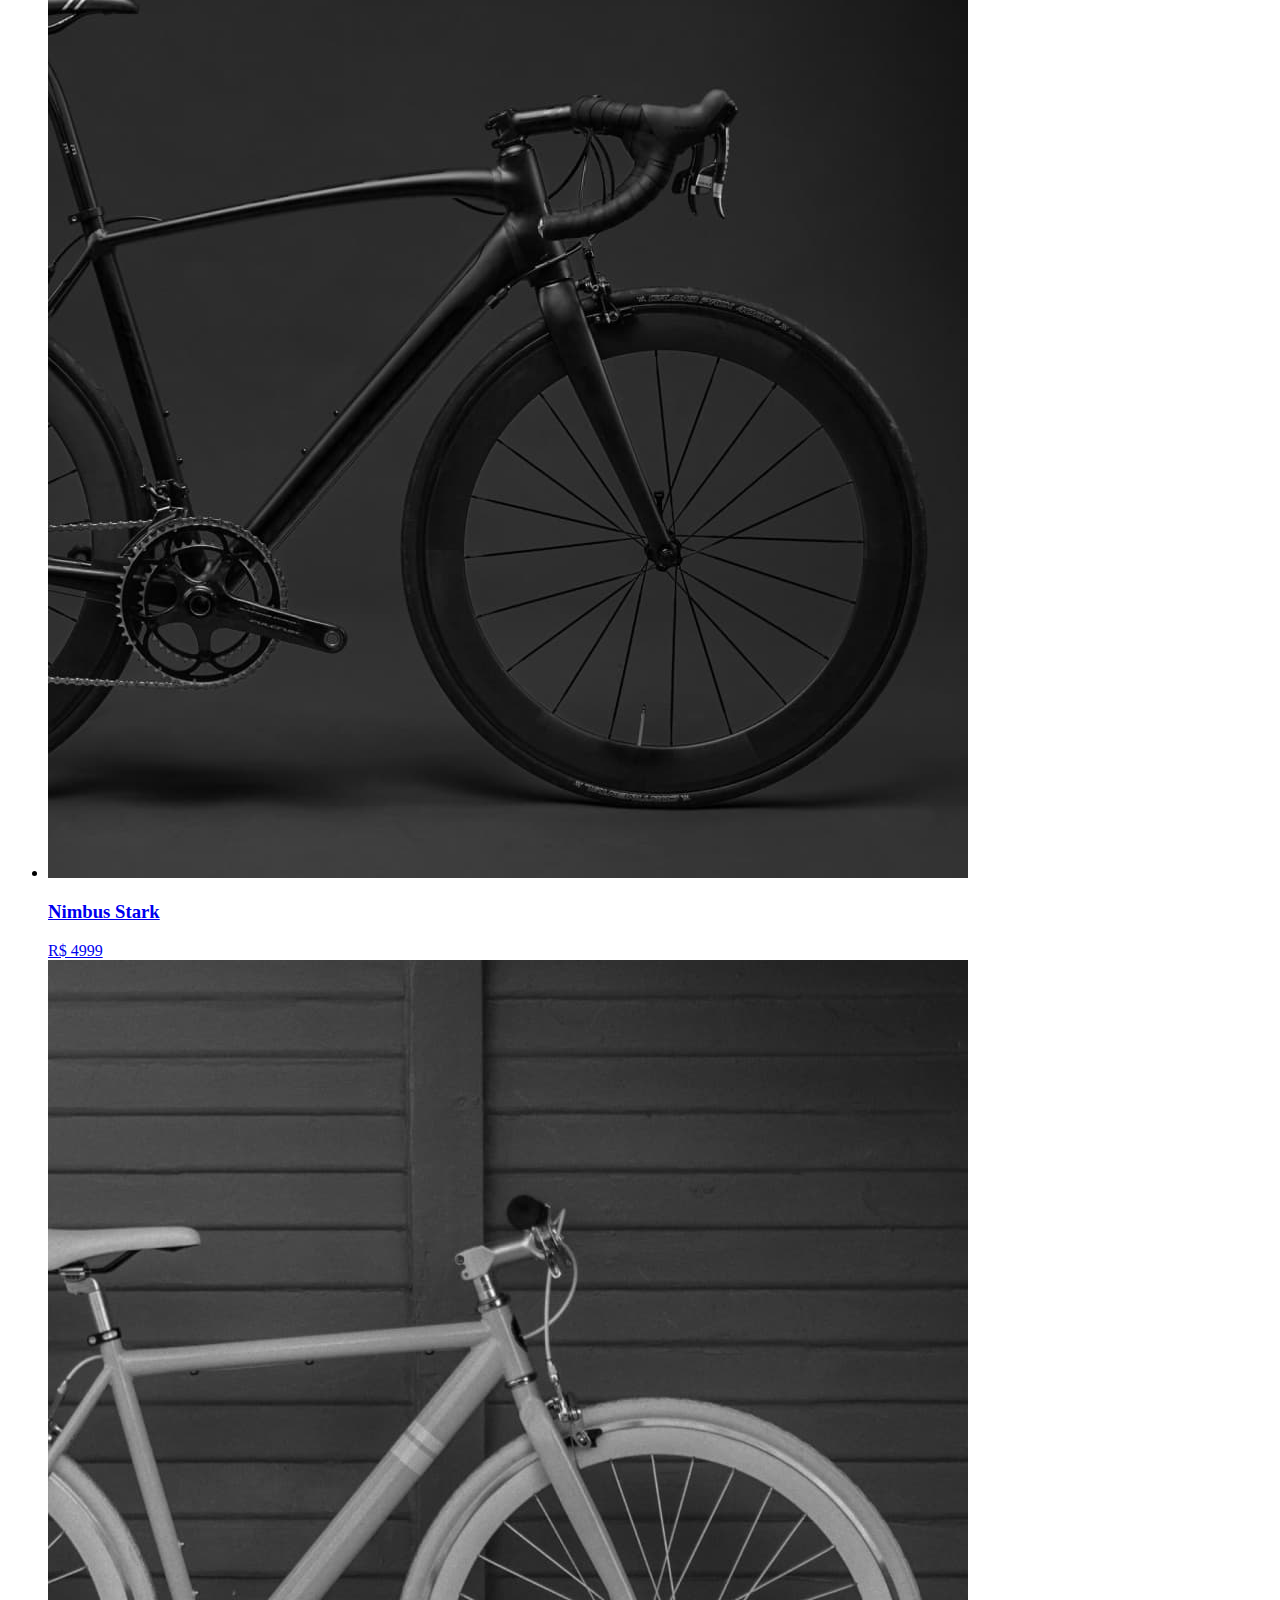
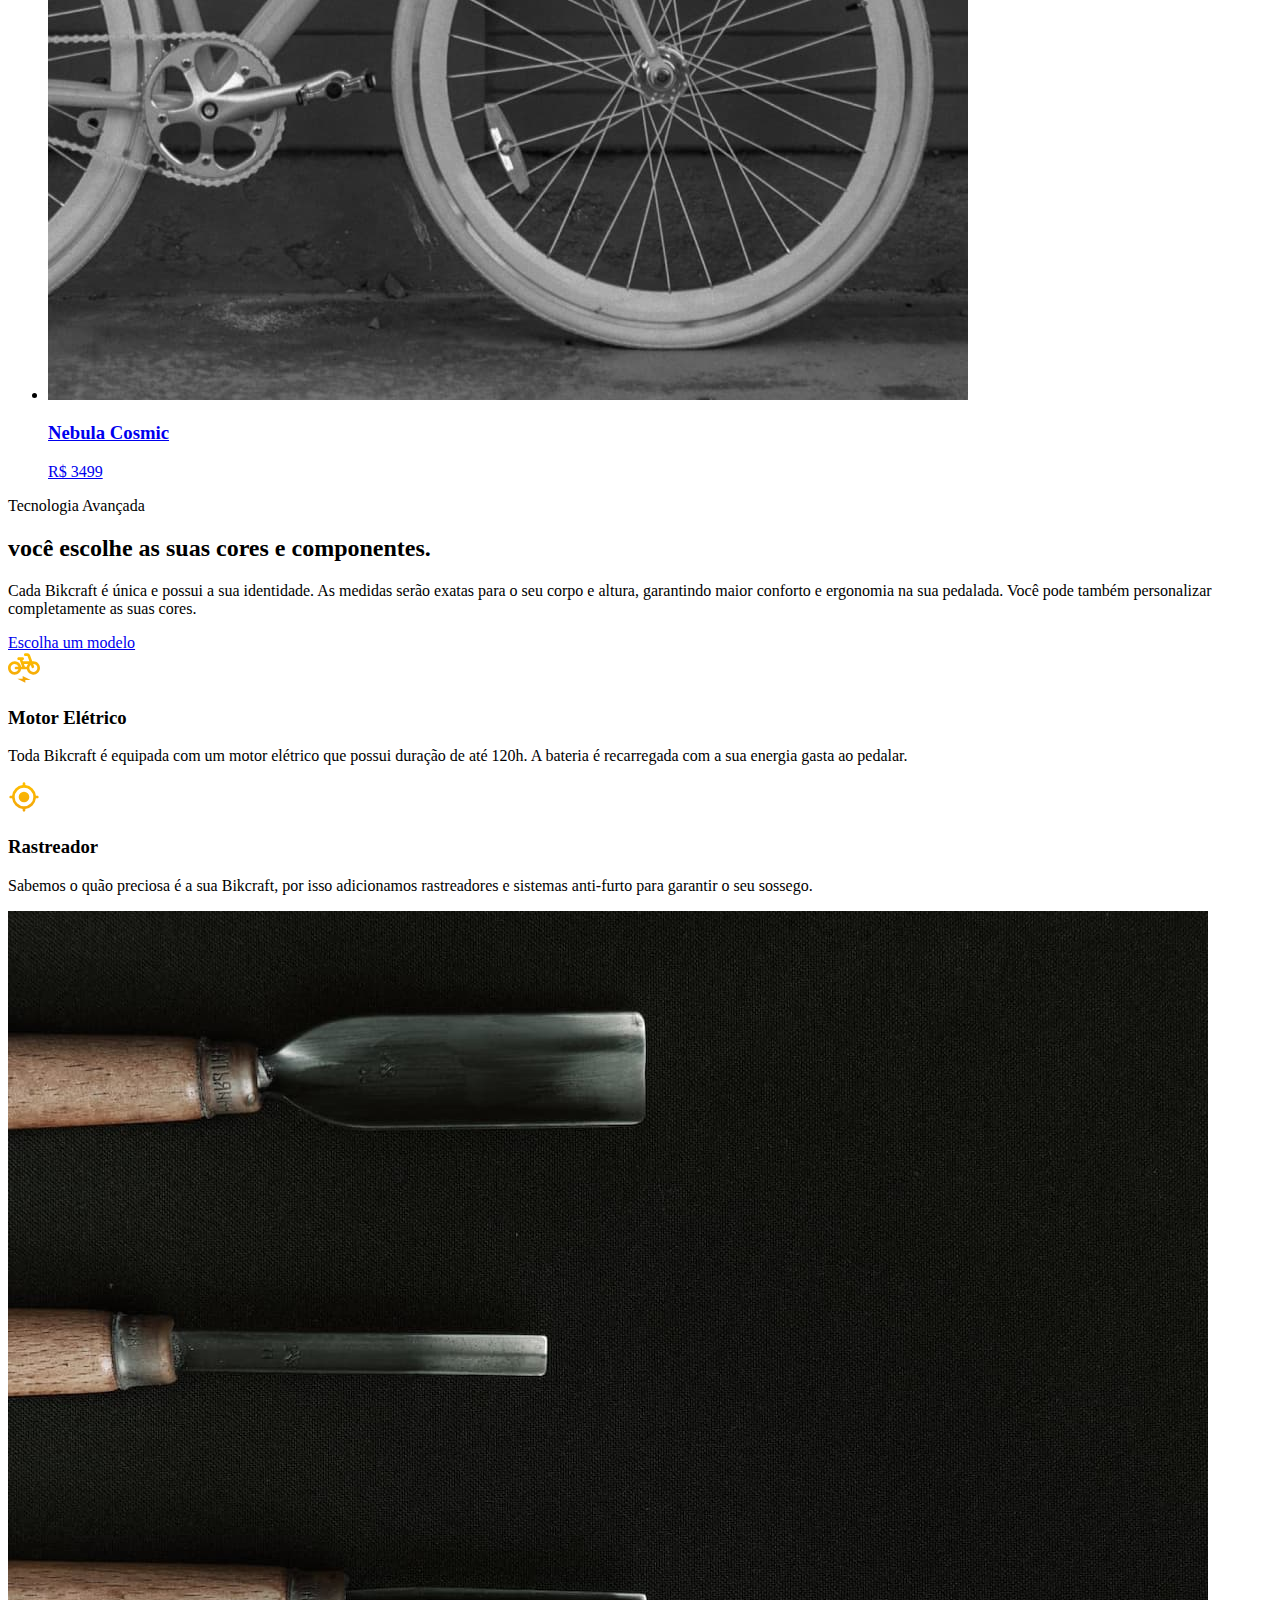
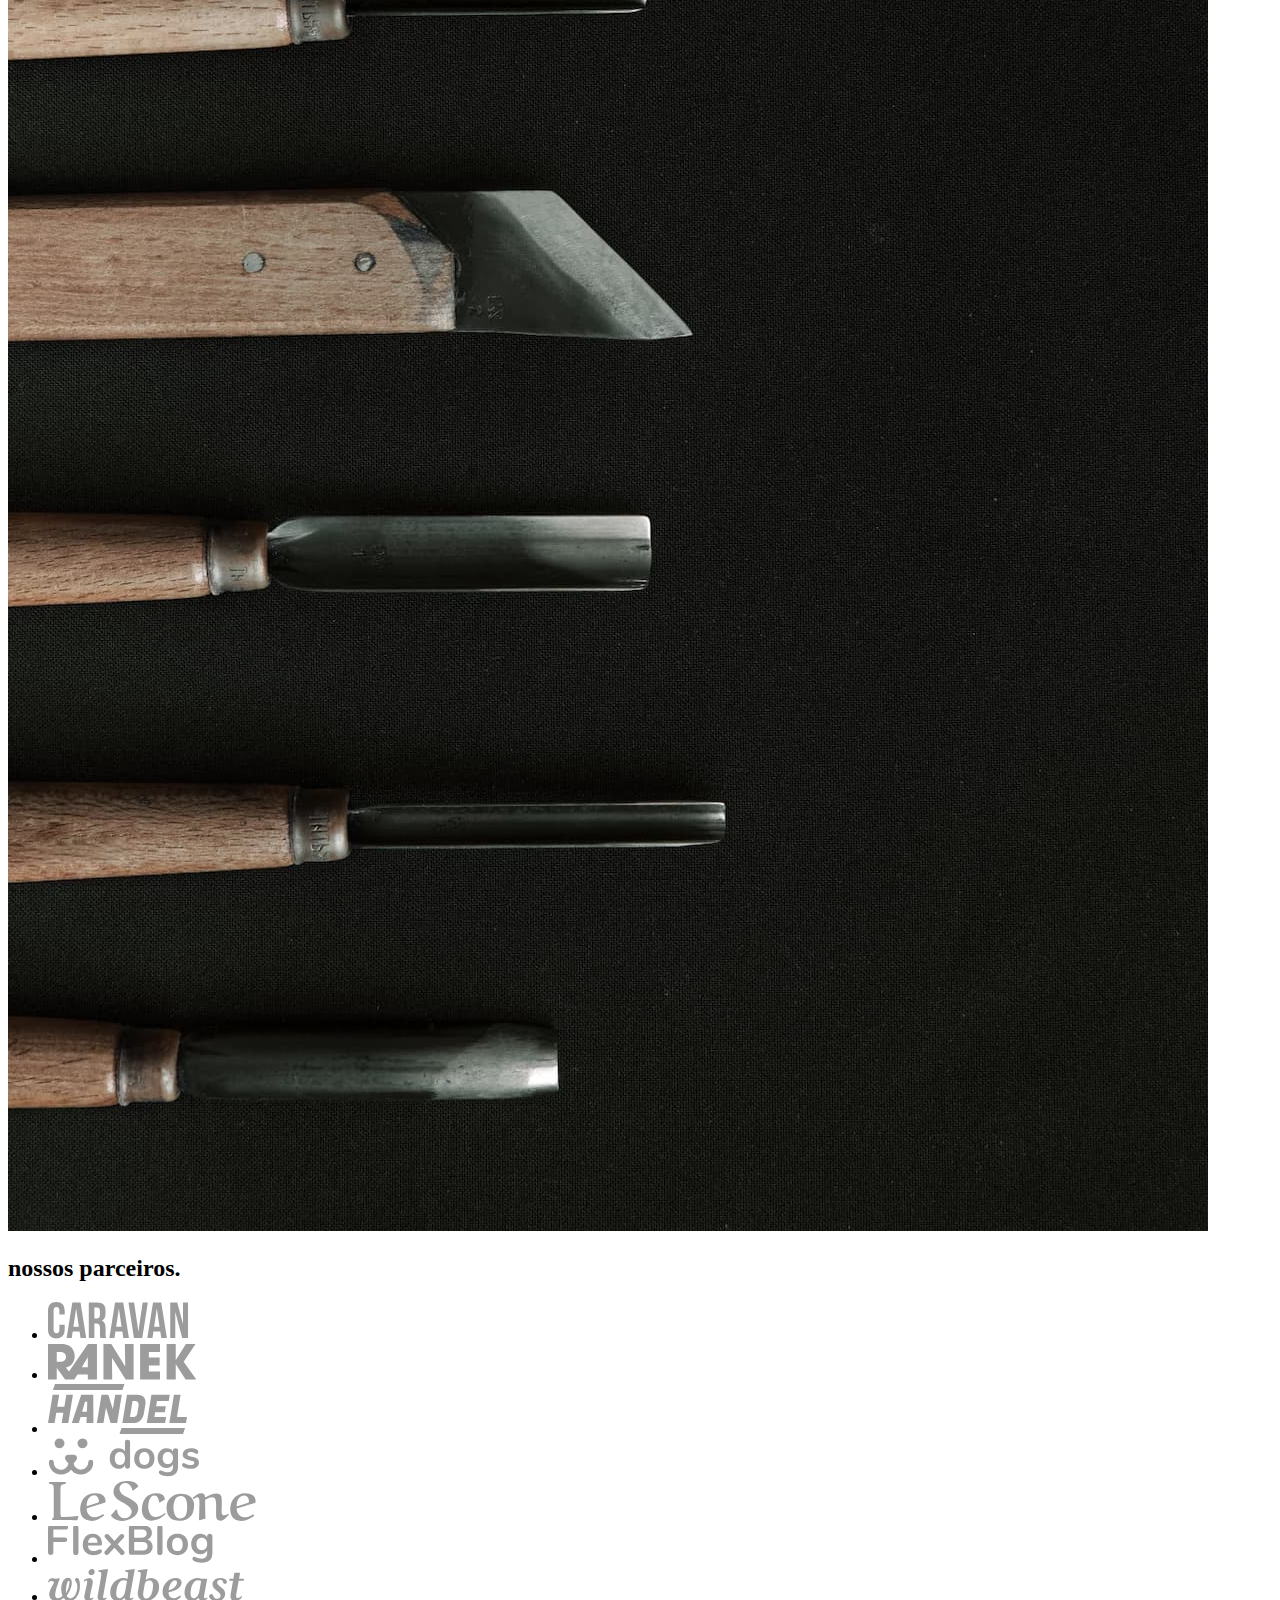
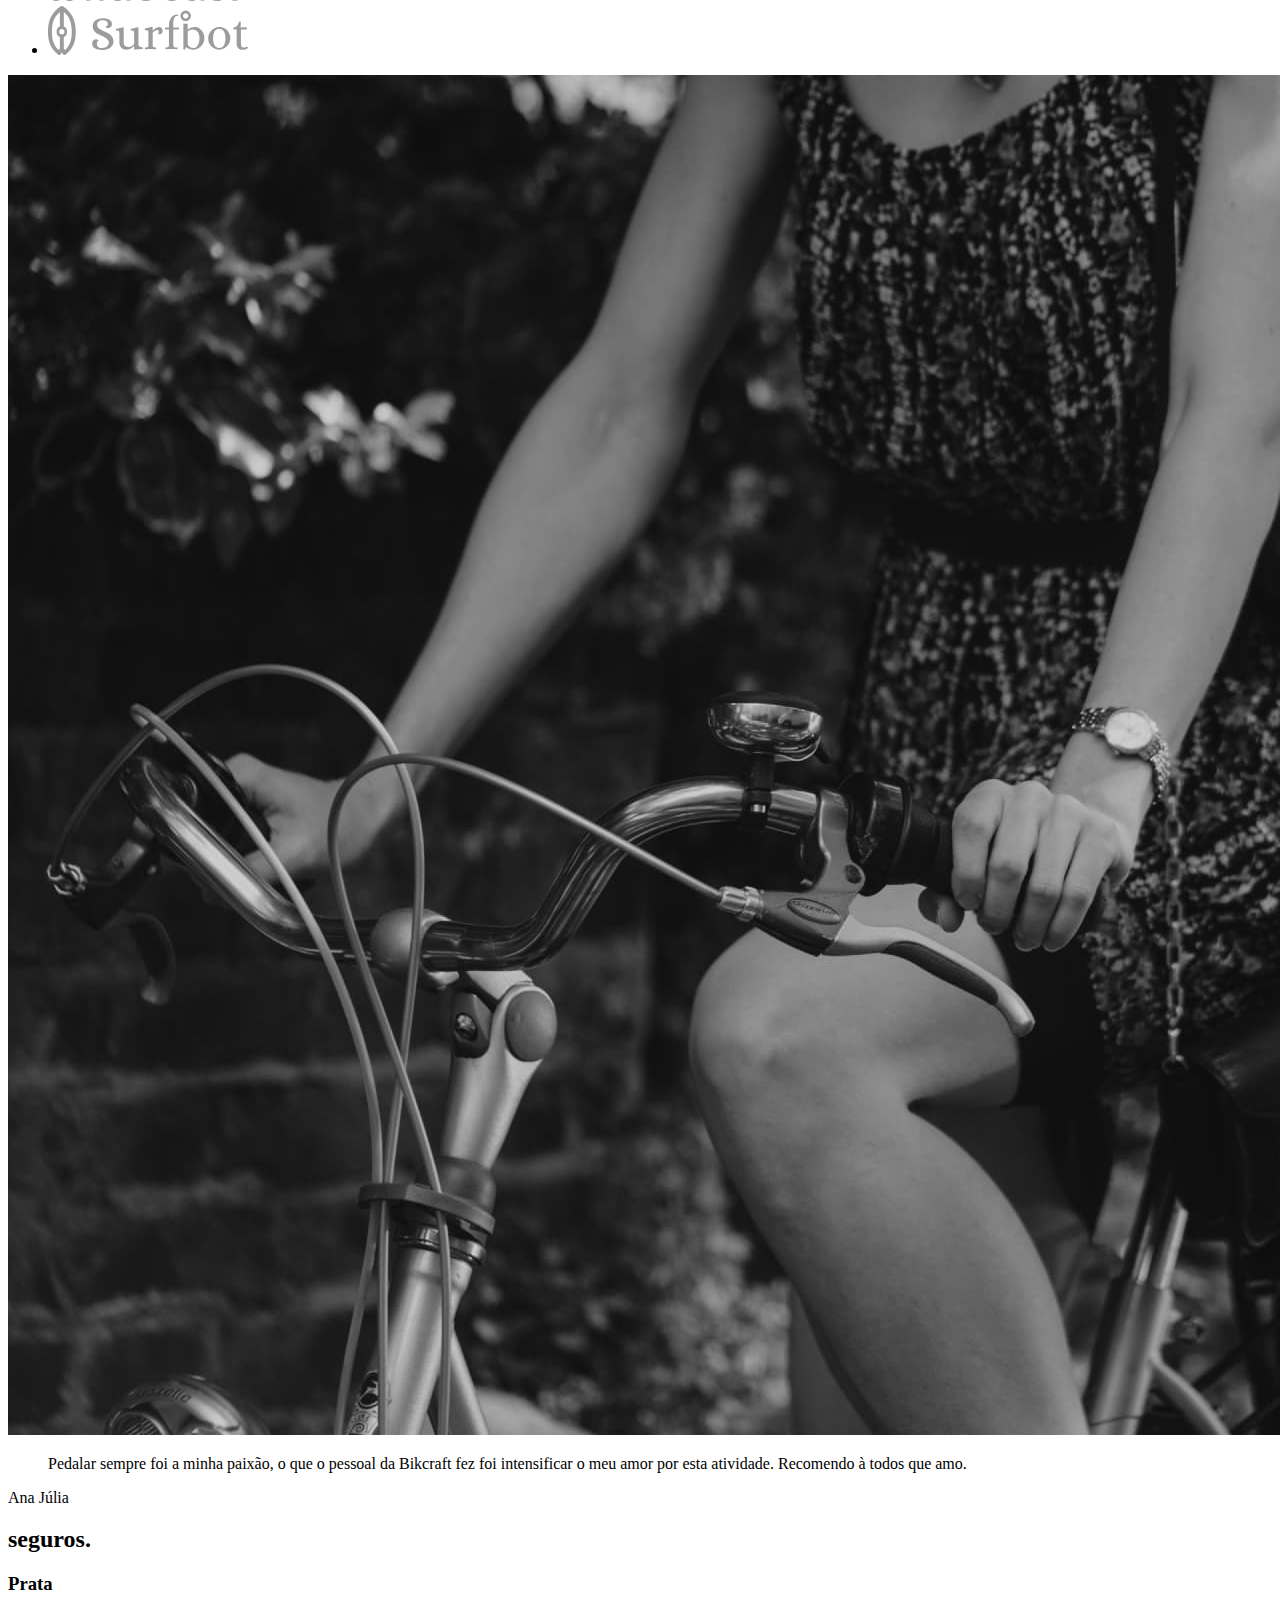
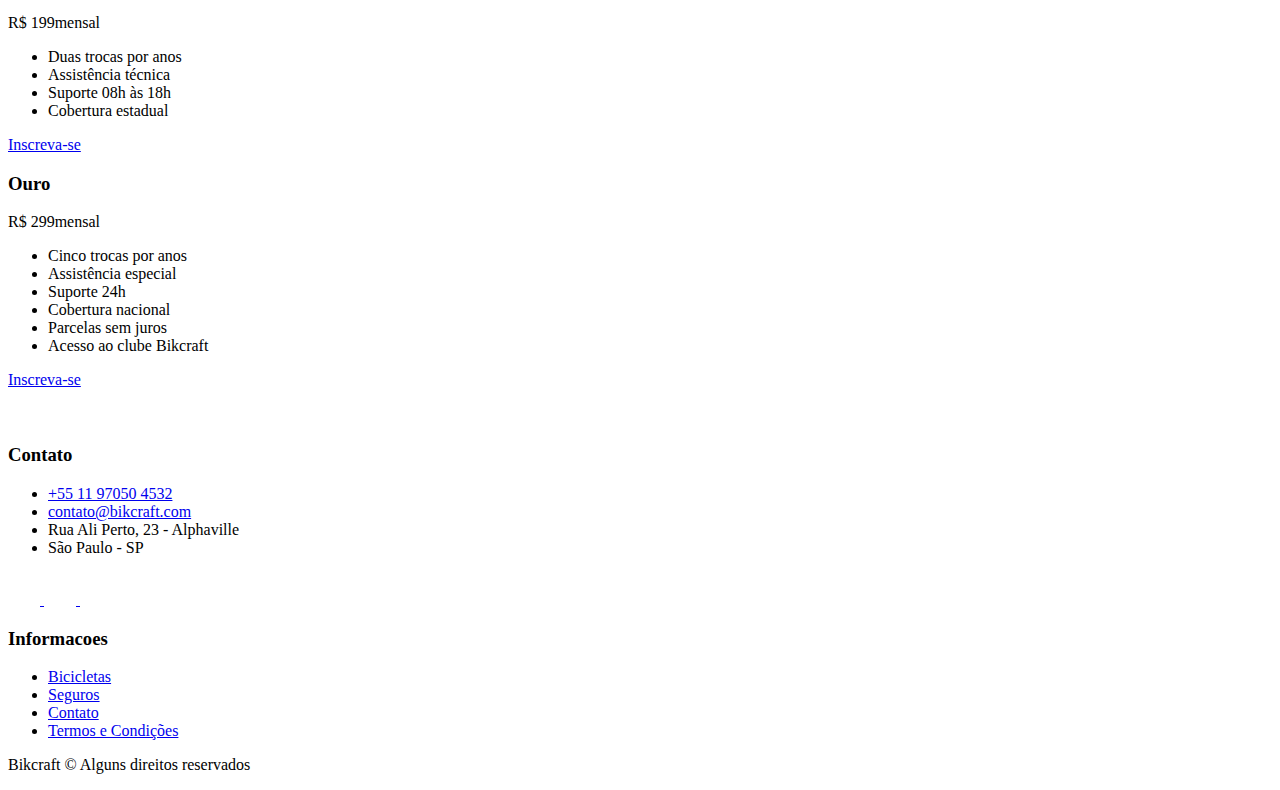
==== commit a9c62632: "footer-e-responsivo" ====
--- a/index.html
+++ b/index.html
@@ -155,6 +155,45 @@
       </div>
     </div>
   </article>
+
+  <footer class="footer-bg">
+    <div class="footer container">
+      <img src="./img/bikcraft.svg" alt="Bikcraft">
+      <div class="footer-contato">
+        <h3 class="font-2-g-n cor-0">Contato</h3>
+        <ul class="font-2-m cor-5">
+          <li><a href="tel:+5511970332233">+55 11 97050 4532</a></li>
+          <li><a href="mailto:">contato@bikcraft.com</a></li>
+          <li>Rua Ali Perto, 23 - Alphaville</li>
+          <li>São Paulo - SP</li>
+        </ul>
+        <div class="footer-redes">
+          <a href="./">
+            <img src="./img/redes/instagram.svg" alt="">
+          </a>
+          <a href="./">
+            <img src="./img/redes/facebook.svg" alt="">
+          </a>
+          <a href="./">
+            <img src="./img/redes/youtube.svg" alt="">
+          </a>
+        </div>
+      </div>
+      <div class="footer-informacoes">
+        <h3 class="font-2-g-n cor-0">Informacoes</h3>
+        <nav>
+          <ul class="font-1-m cor-5">
+            <li><a href="./bicicletas.html">Bicicletas</a></li>
+            <li><a href="./seguros.html">Seguros</a></li>
+            <li><a href="./contato.html">Contato</a></li>
+            <li><a href="./termos.html">Termos e Condições</a></li>
+          </ul>
+        </nav>
+      </div>
+      <p class="footer-copy font-2-m cor-6">Bikcraft &copy; Alguns direitos reservados</p>
+    </div>
+  </footer>
+
 </body>
 
 </html>--- a/css/style.css
+++ b/css/style.css
@@ -3,6 +3,7 @@
 @import "./util/cores.css";
 
 @import "./global/header.css";
+@import "./global/footer.css";
 
 /* Utilidades */
 @import "./util/componentes.css";
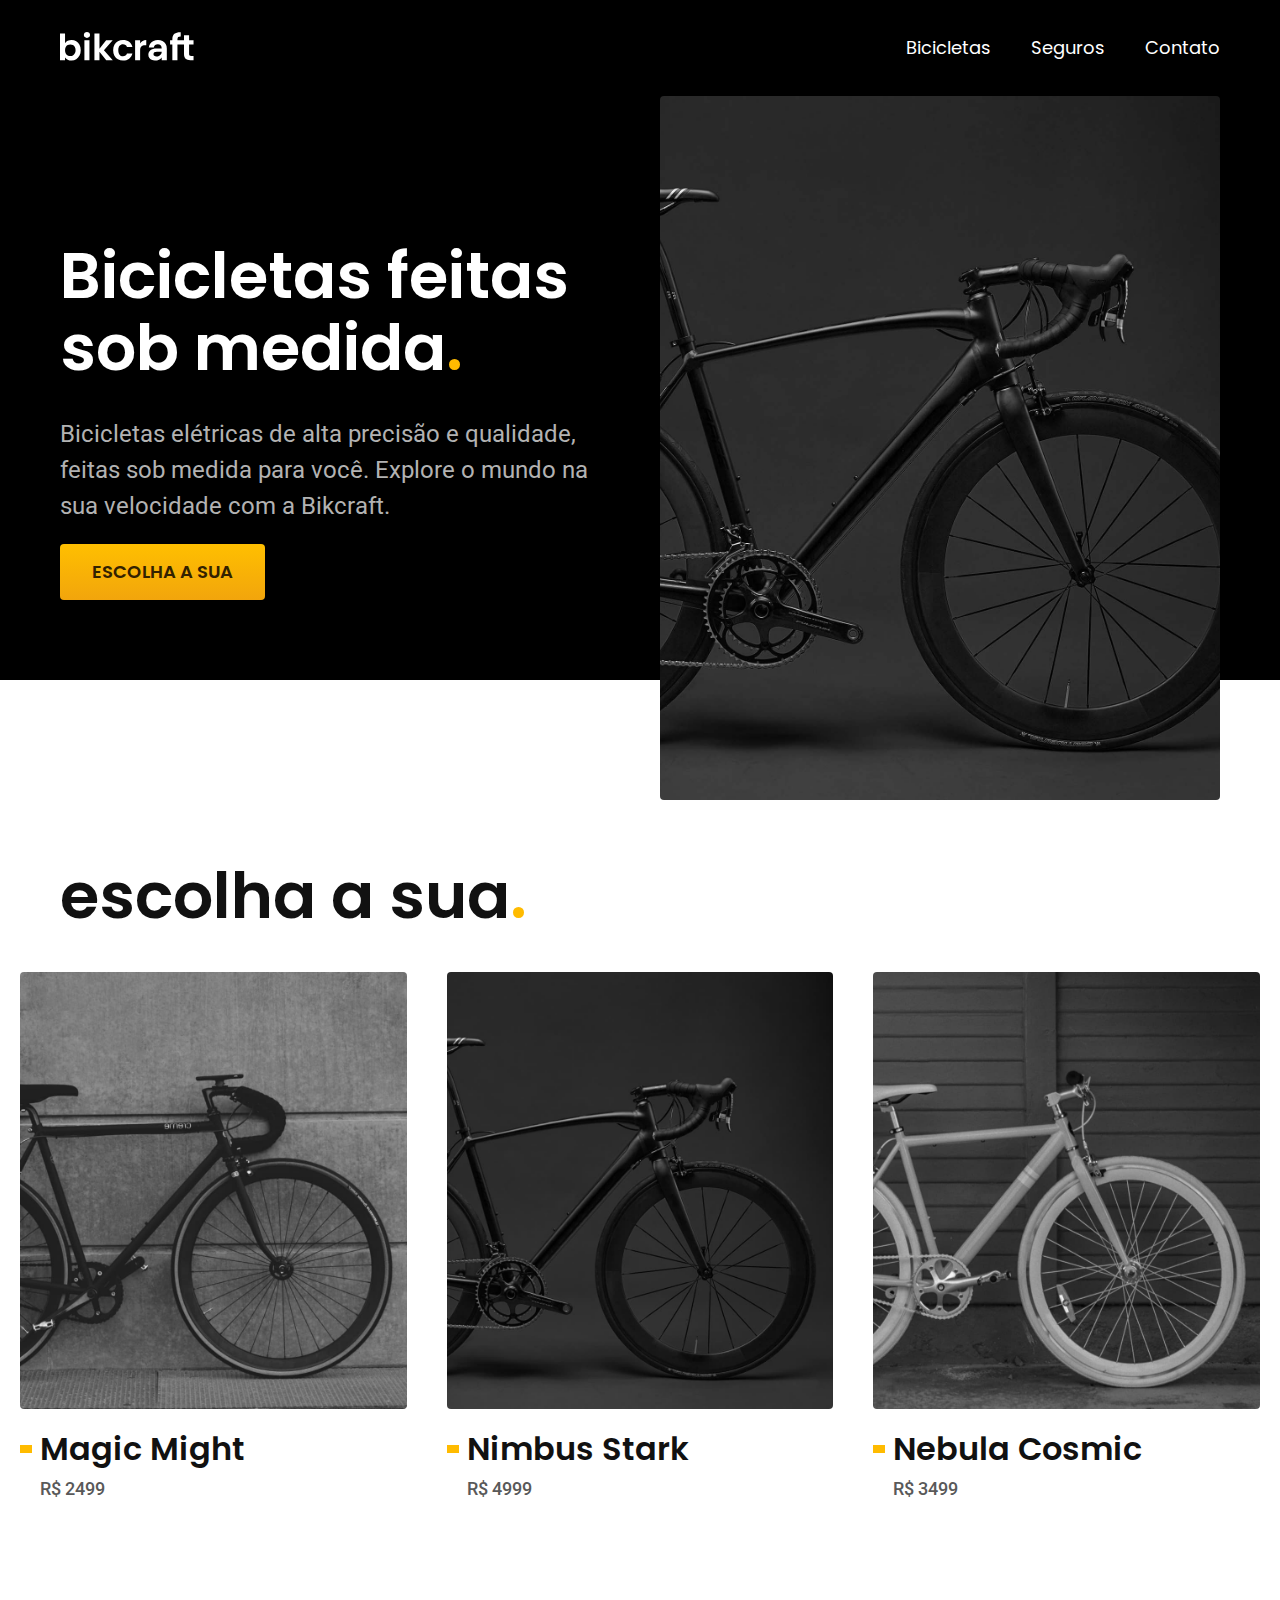
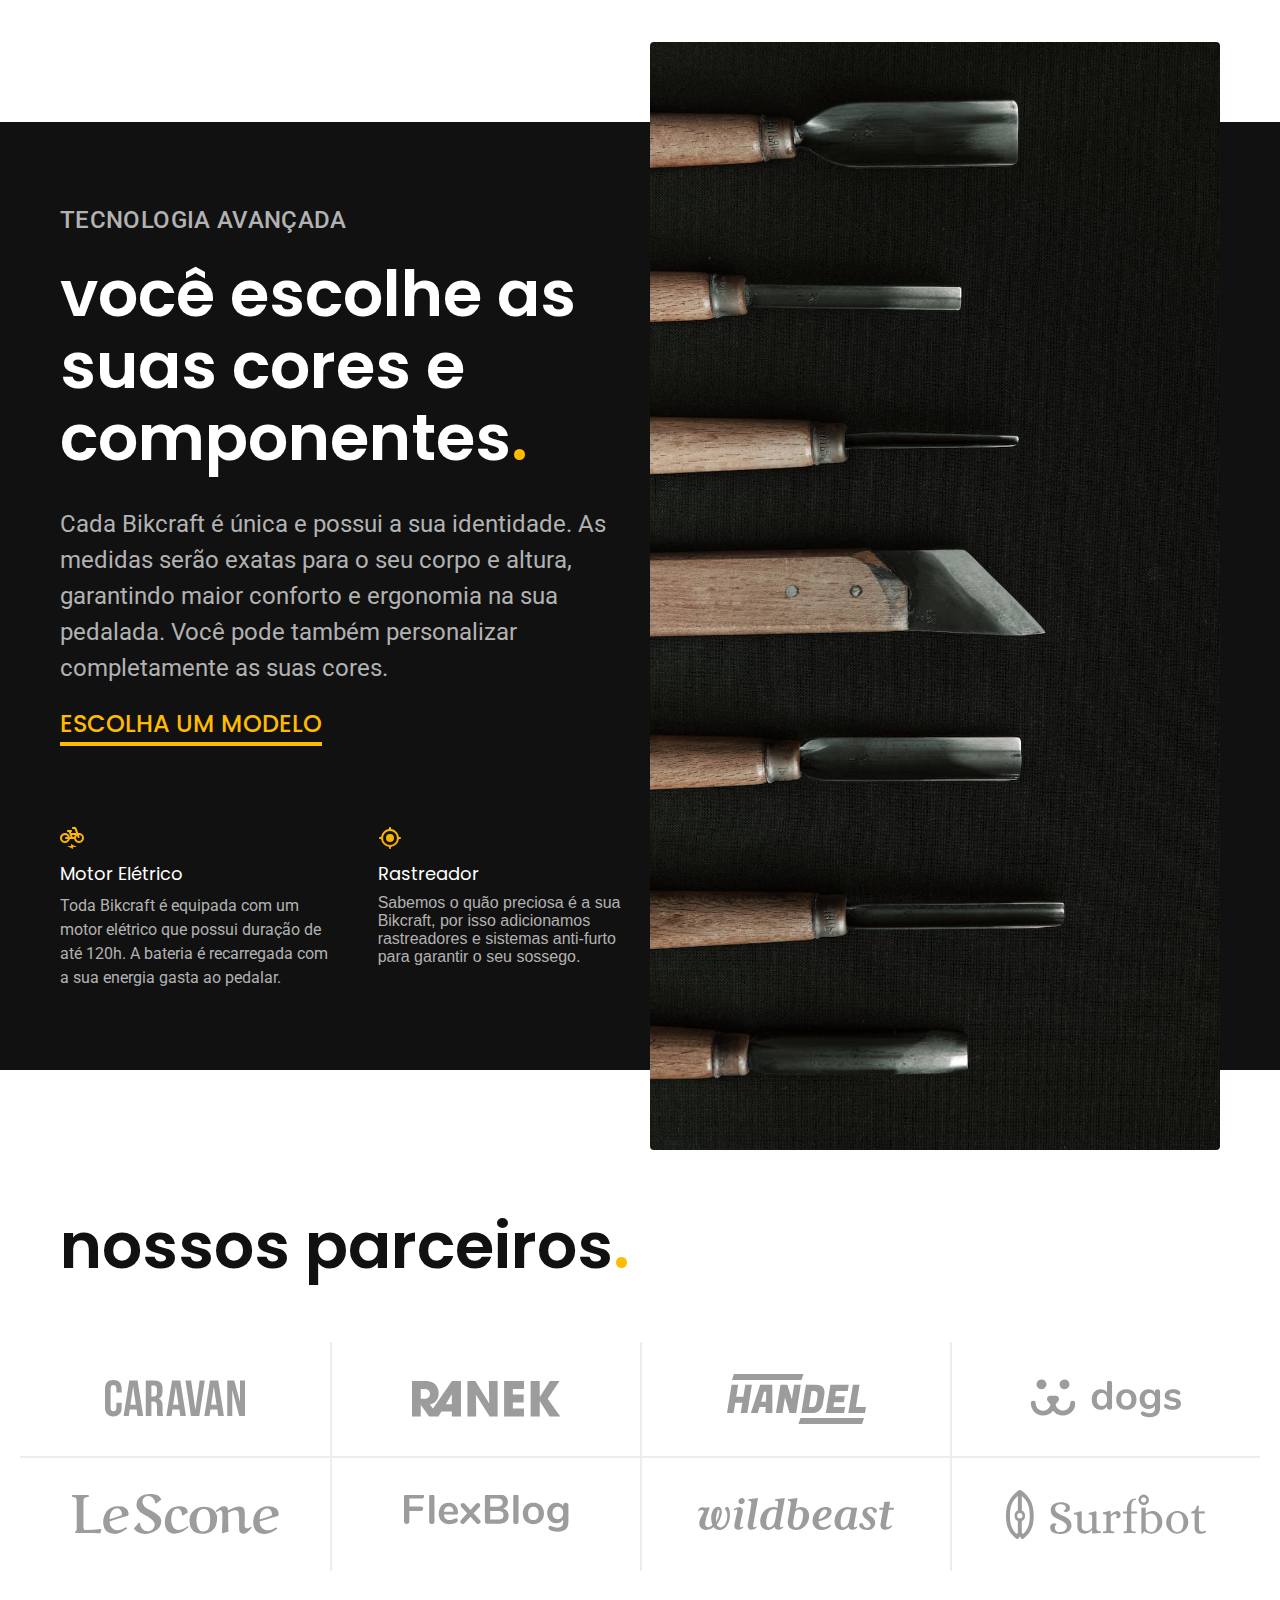
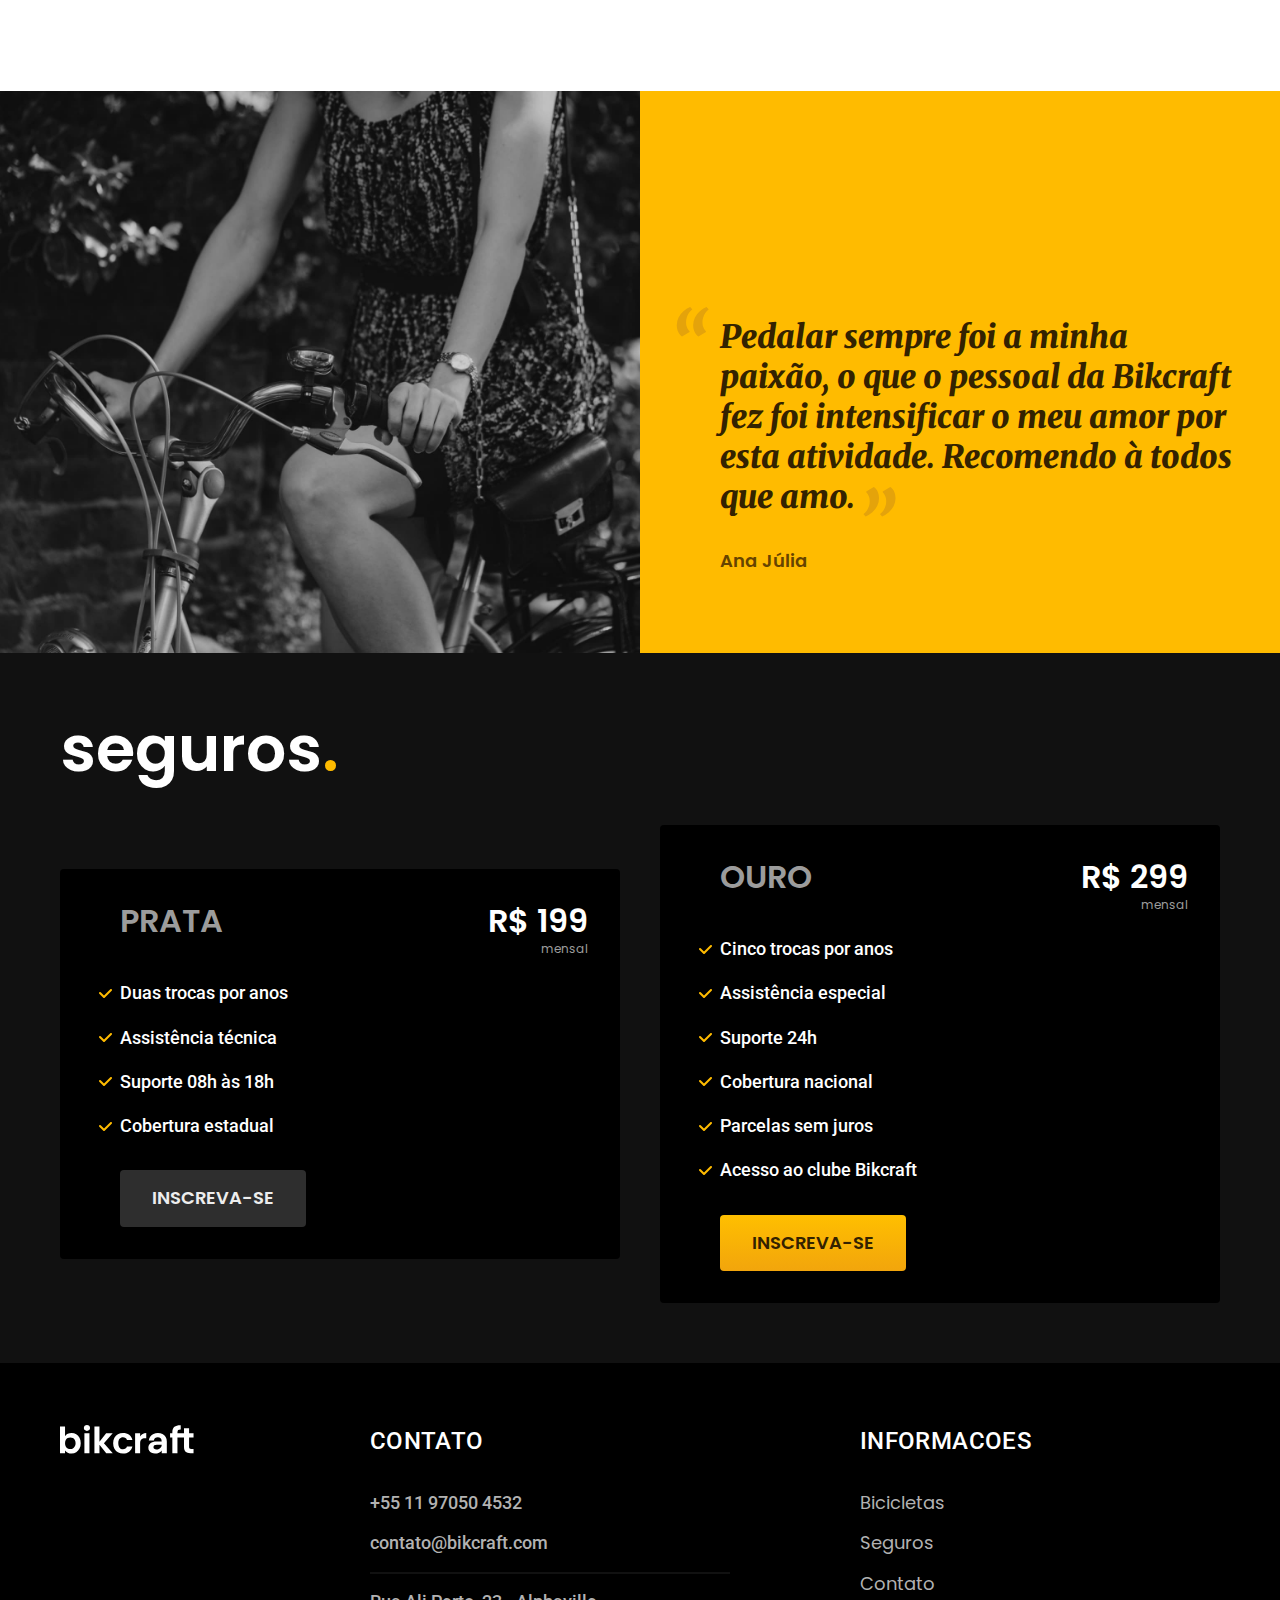
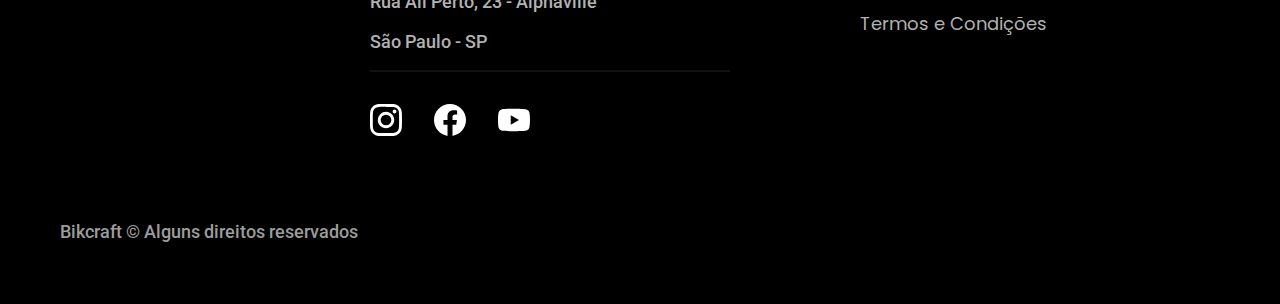
==== commit 078b64f9: "finalizado-pagina-bicicleta-interna" ====
--- a/index.html
+++ b/index.html
@@ -56,14 +56,14 @@
         </a>
       </li>
       <li>
-        <a href="./bicicletas/magic.html">
+        <a href="./bicicletas/nimbus.html">
           <img src="./img/bicicletas/nimbus-home.jpg" alt="Bicicleta Preta">
           <h3 class="font-1-gg">Nimbus Stark</h3>
           <span class="font-2-m cor-8">R$ 4999</span>
         </a>
       </li>
       <li>
-        <a href="./bicicletas/magic.html">
+        <a href="./bicicletas/nebula.html">
           <img src="./img/bicicletas/nebula-home.jpg" alt="Bicicleta Preta">
           <h3 class="font-1-gg">Nebula Cosmic</h3>
           <span class="font-2-m cor-8">R$ 3499</span>
--- a/css/style.css
+++ b/css/style.css
@@ -16,6 +16,14 @@
 
 /* Bicicletas */
 @import "./bicicletas/bicicleta-lista.css";
+@import "./bicicletas/bicicletas.css";
+@import "./bicicleta/bicicleta.css";
+@import "./bicicleta/seguro.css";
 
 /* Seguros */
 @import "./seguros/seguros.css";
+@import "./seguros/vantagens.css";
+@import "./seguros/perguntas.css";
+
+/* Termos */
+@import "./termos/termos.css";
